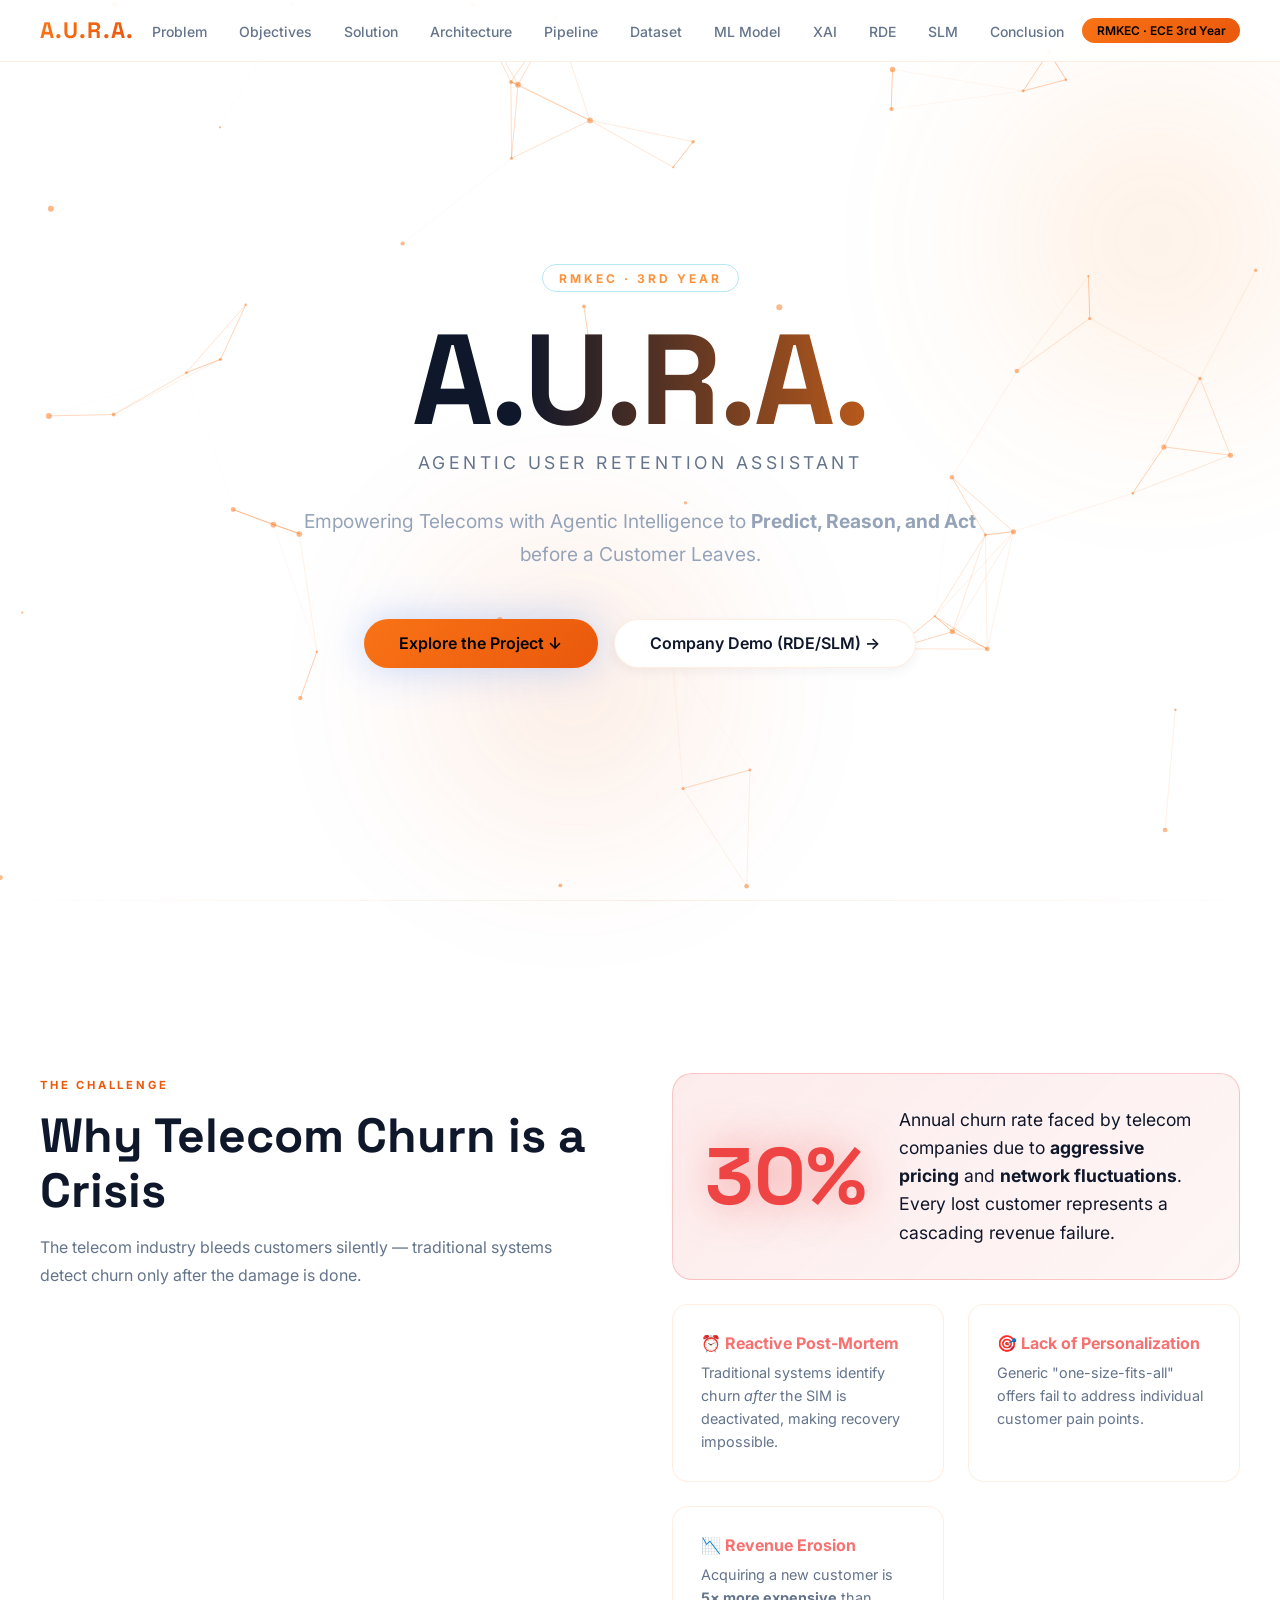
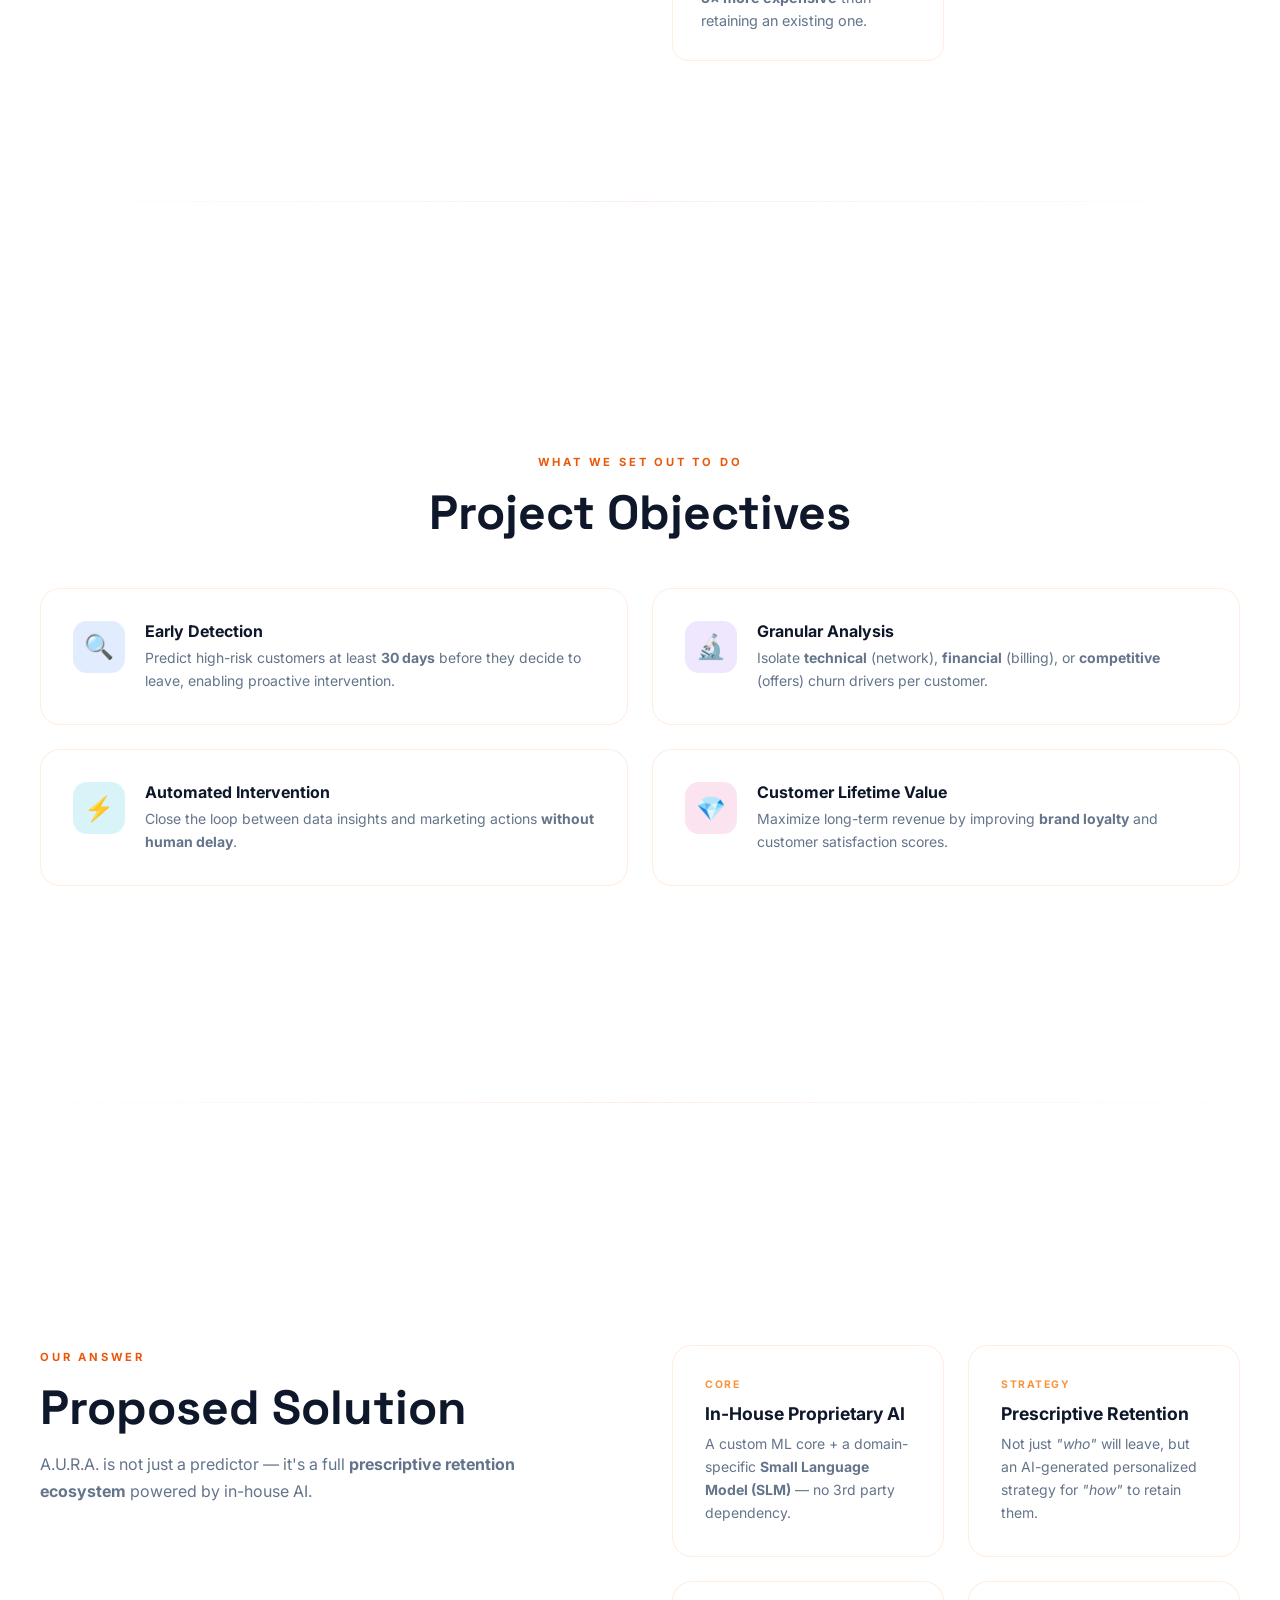
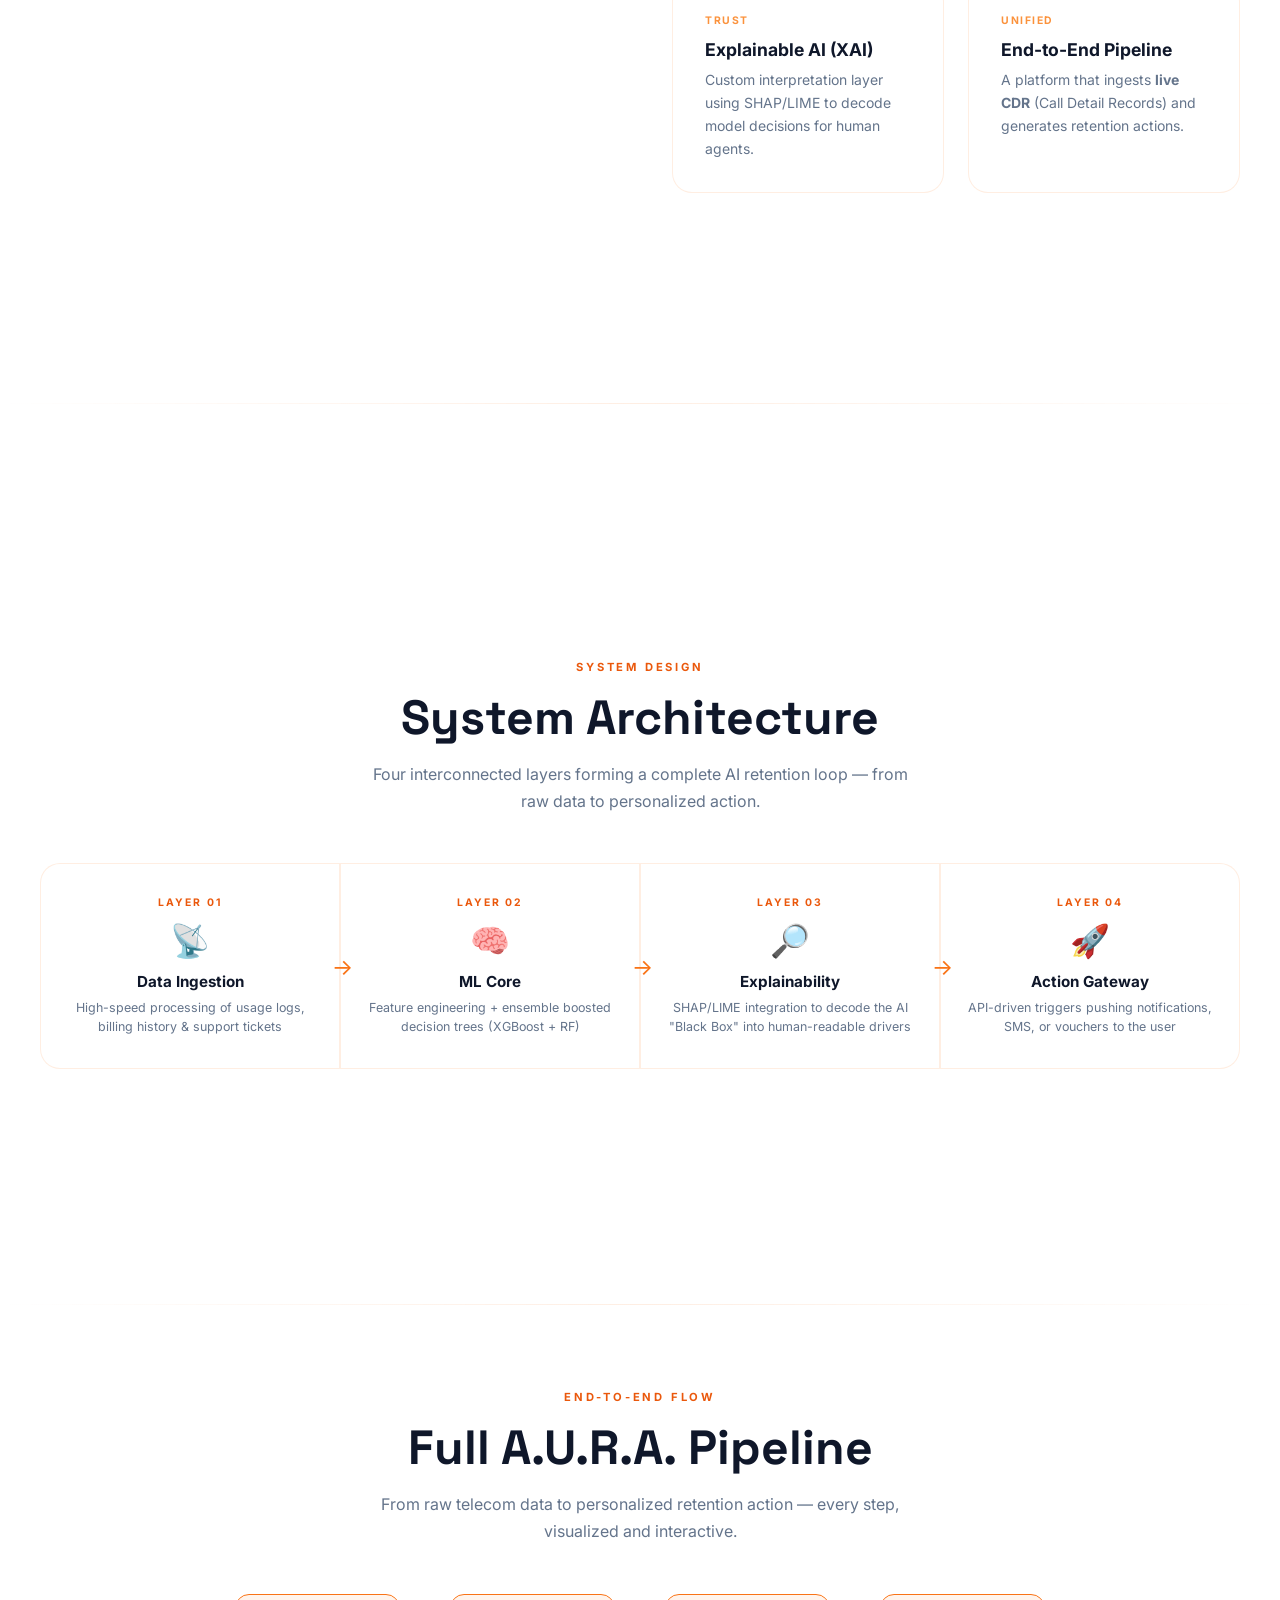
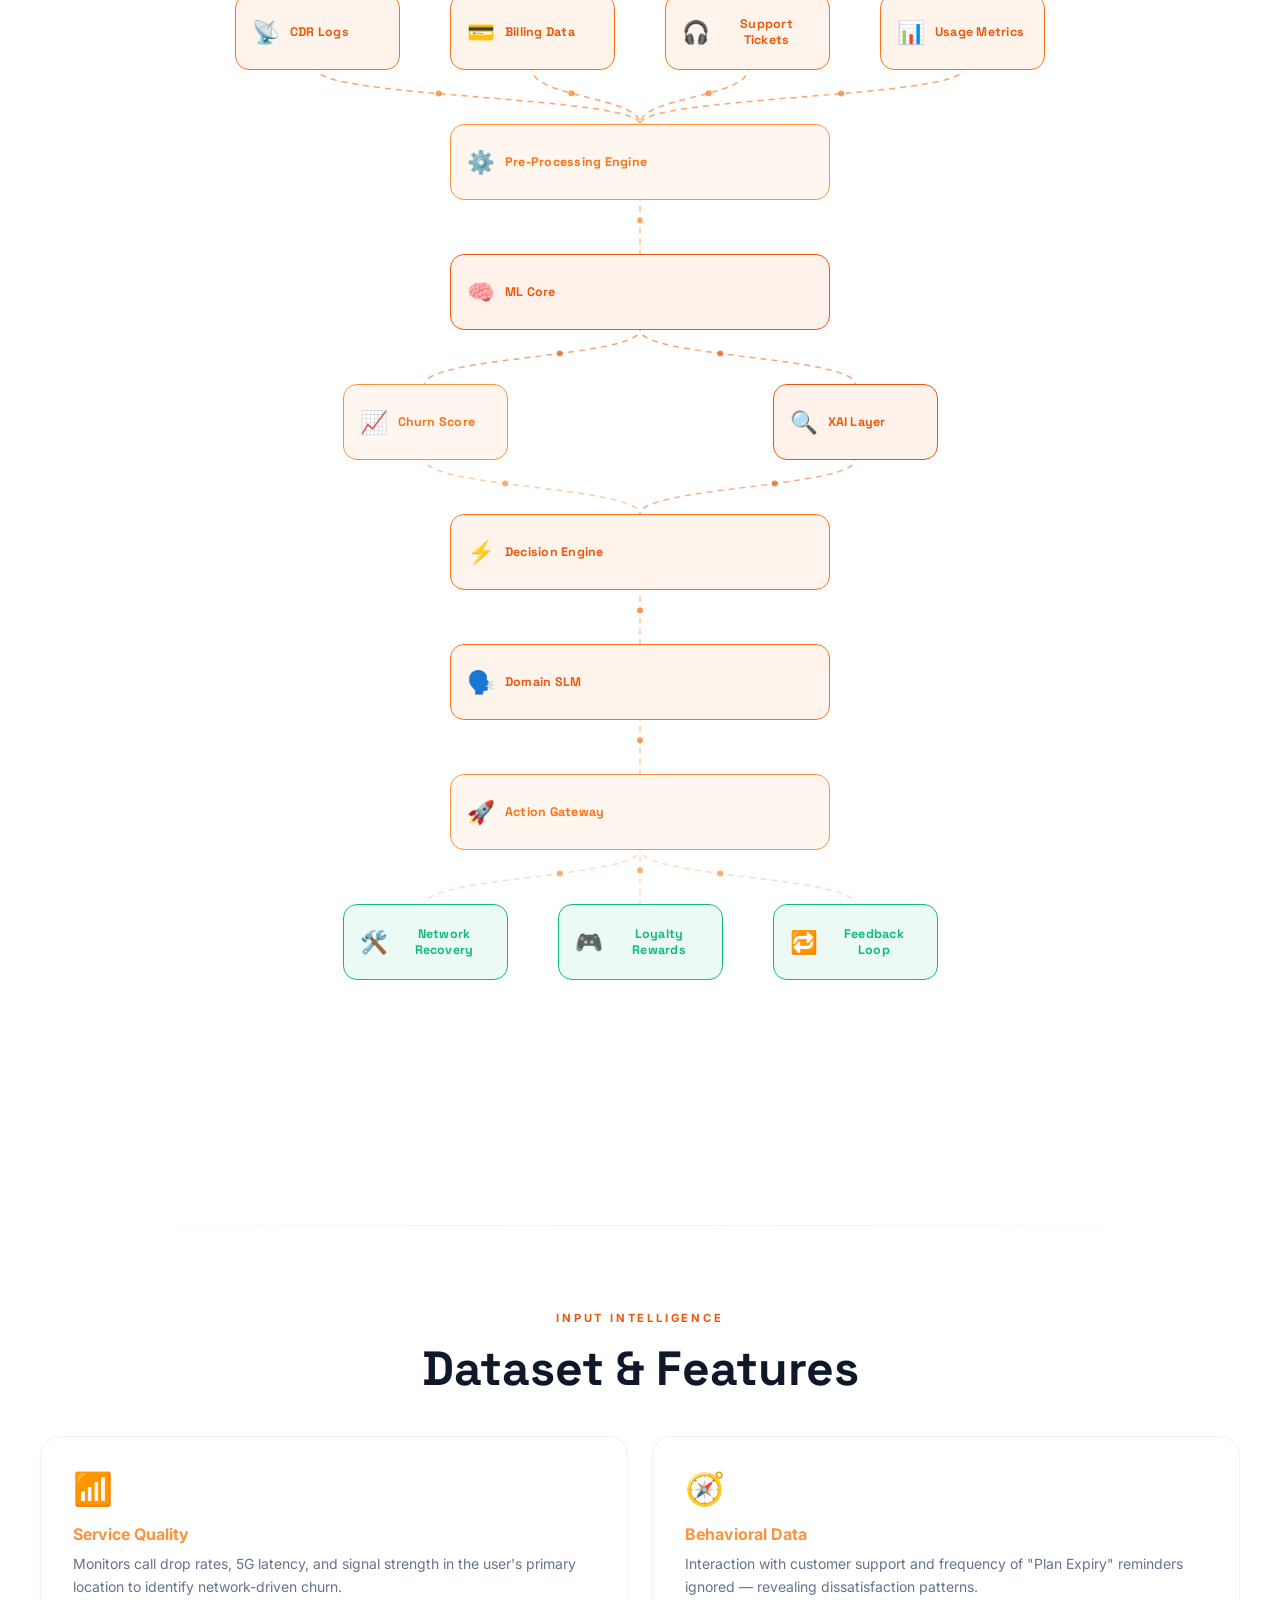
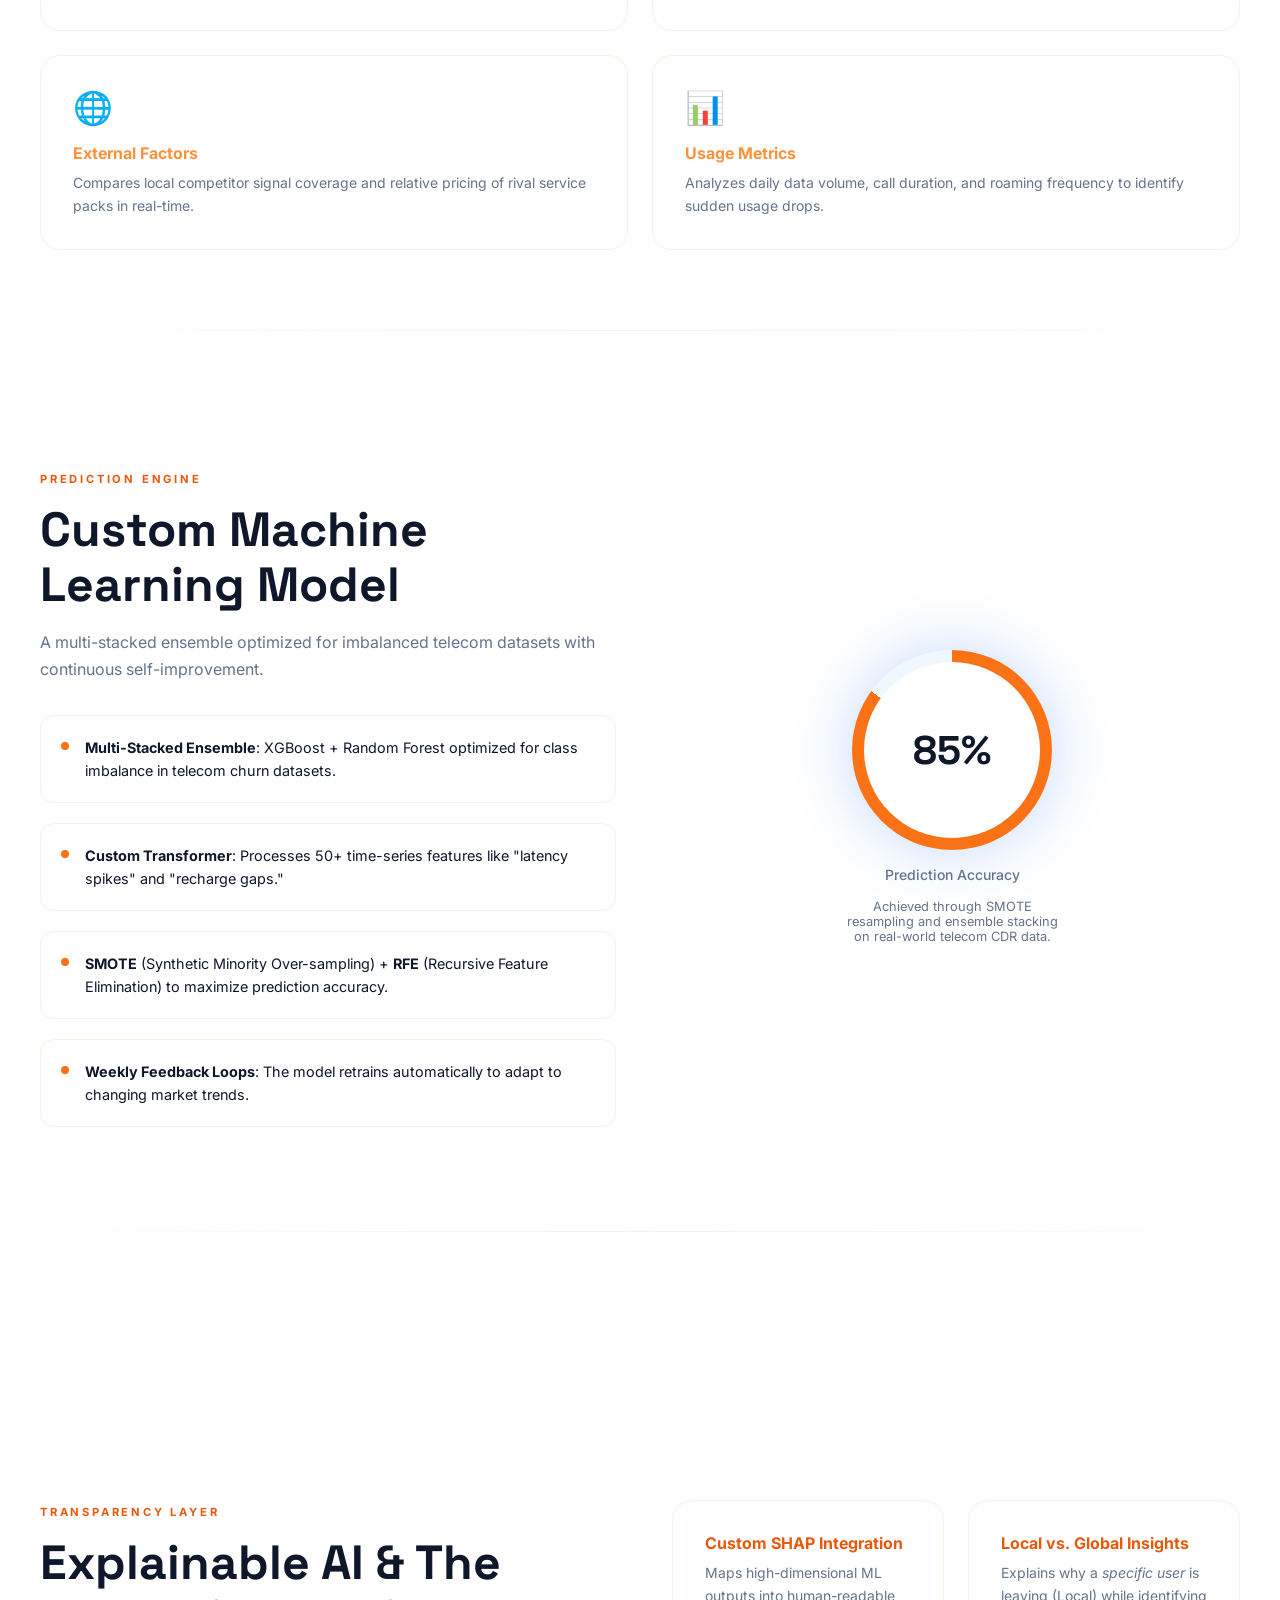
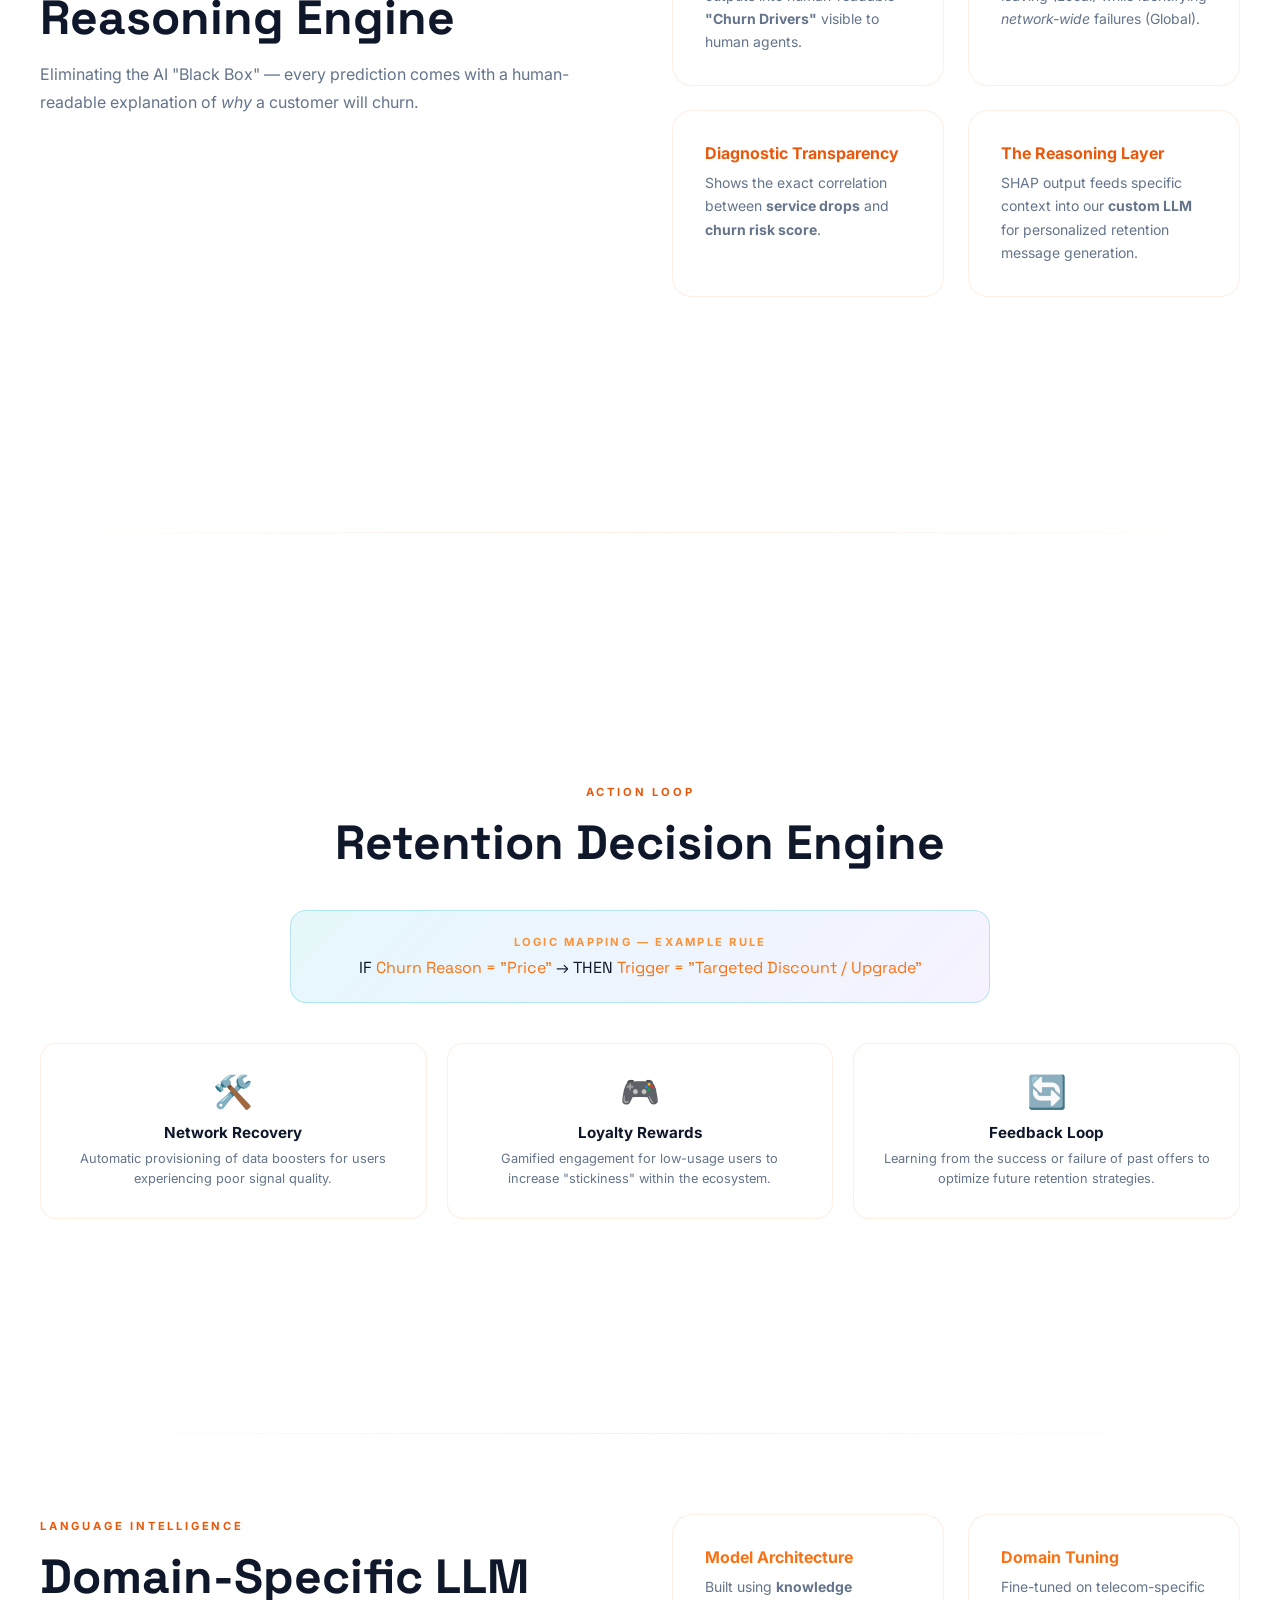
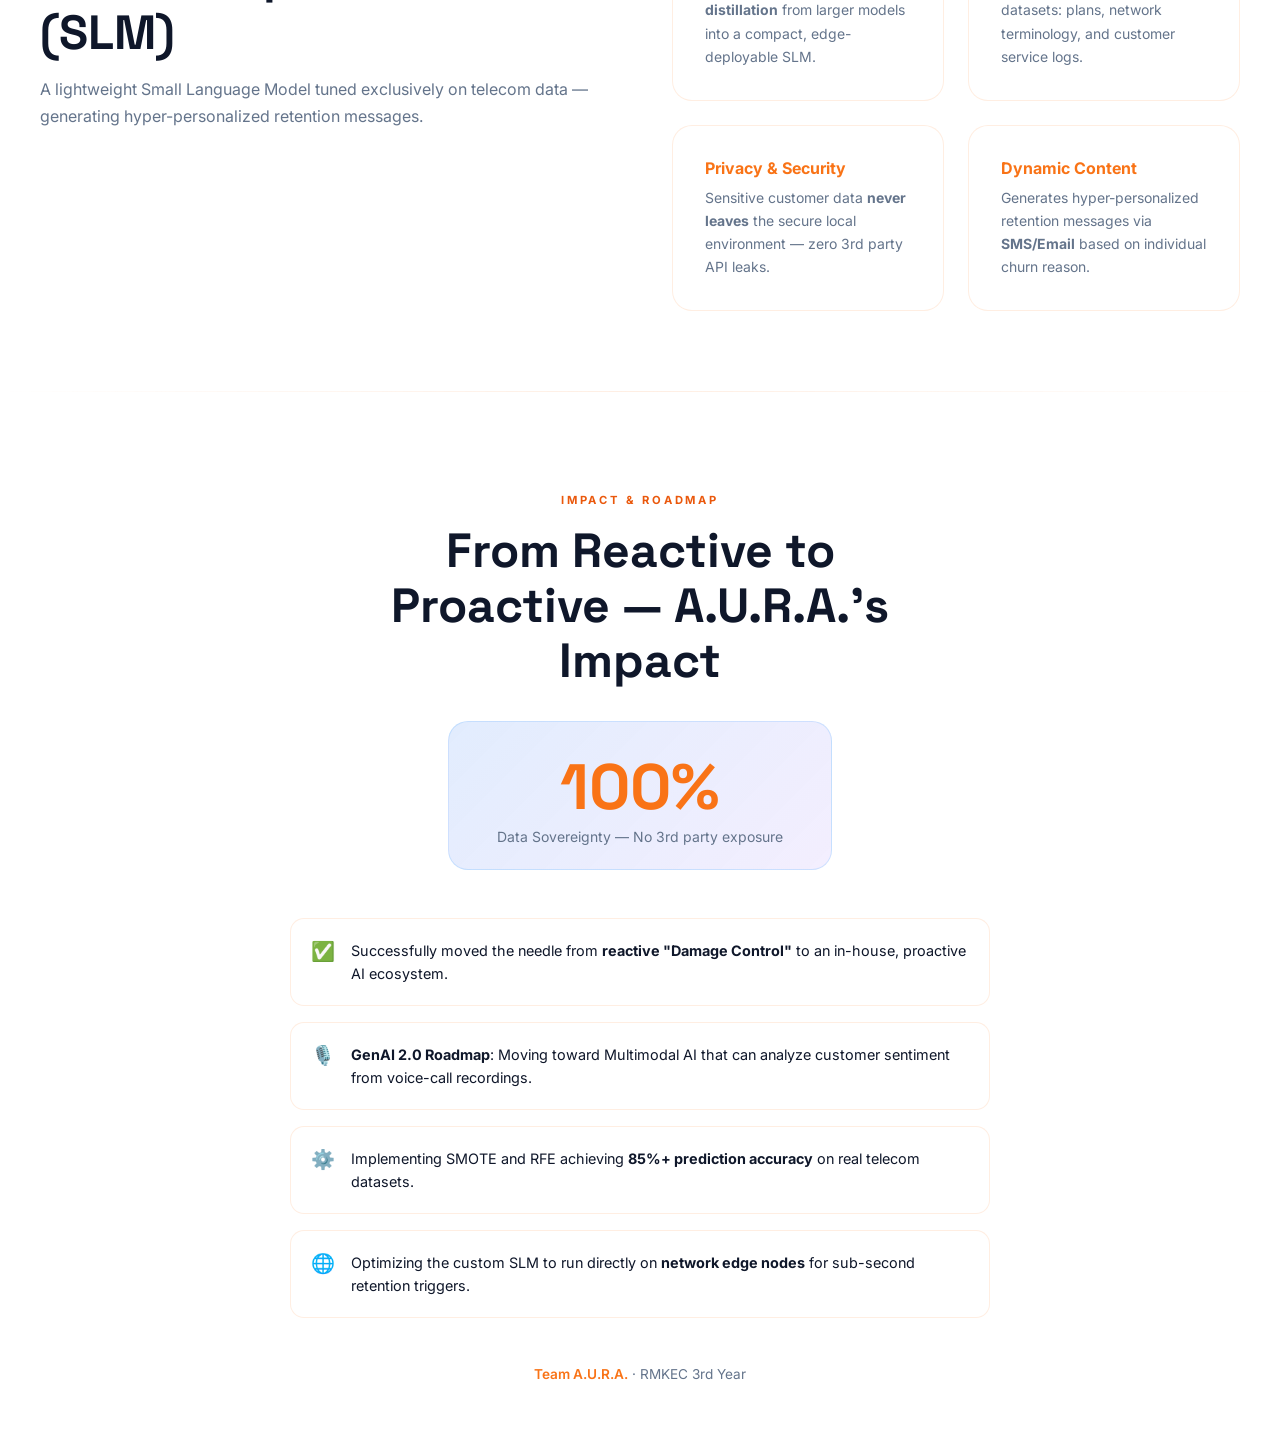
==== index.html @ 64932771 "Refactor: Add background motion graphic, link logo, and confine gradient shimmer to text" ====
<!DOCTYPE html>
<html lang="en">
<head>
  <meta charset="UTF-8" />
  <meta name="viewport" content="width=device-width, initial-scale=1.0" />
  <title>A.U.R.A. — Agentic User Retention Assistant</title>
  <meta name="description" content="A.U.R.A. — AI-powered telecom churn prediction and retention platform by Team AURA, RMKEC ECE 3rd Year." />
  <link href="https://fonts.googleapis.com/css2?family=Inter:wght@300;400;500;600;700;800;900&family=Space+Grotesk:wght@400;500;600;700&display=swap" rel="stylesheet" />
  <style>
    *, *::before, *::after { box-sizing: border-box; margin: 0; padding: 0; }

    :root {
      --bg: #ffffff;
      --surface: #f8fafc;
      --card: #ffffff;
      --border: rgba(249,115,22,0.12);
      --glow-blue: #f97316;
      --glow-purple: #ea580c;
      --glow-cyan: #fb923c;
      --glow-pink: #f97316;
      --text: #0f172a;
      --muted: #64748b;
      --accent: #f97316;
    }

    html { scroll-behavior: smooth; }

    body {
      font-family: 'Inter', sans-serif;
      background: var(--bg);
      color: var(--text);
      overflow-x: hidden;
    }

    /* ── NAV ── */
    nav {
      position: fixed; top: 0; left: 0; right: 0; z-index: 100;
      display: flex; align-items: center; justify-content: space-between;
      padding: 1rem 2.5rem;
      background: rgba(255, 255, 255, 0.85);
      backdrop-filter: blur(20px);
      border-bottom: 1px solid var(--border);
    }
    .nav-logo {
      font-family: 'Space Grotesk', sans-serif;
      font-size: 1.4rem; font-weight: 700;
      background: linear-gradient(90deg, var(--glow-blue), var(--glow-purple), var(--glow-blue));
      background-size: 200% auto;
      -webkit-background-clip: text; -webkit-text-fill-color: transparent;
      letter-spacing: 0.05em;
      animation: textShimmer 4s linear infinite;
    }
    @keyframes textShimmer {
      0% { background-position: 0% center; }
      100% { background-position: 200% center; }
    }
    .nav-links { display: flex; gap: 2rem; list-style: none; }
    .nav-links a {
      color: var(--muted); text-decoration: none; font-size: 0.875rem;
      font-weight: 500; transition: color 0.2s;
    }
    .nav-links a:hover { color: var(--accent); }
    .nav-badge {
      font-size: 0.75rem; font-weight: 600;
      background: linear-gradient(135deg, var(--glow-blue), var(--glow-purple));
      padding: 0.3rem 0.9rem; border-radius: 999px; color: #000;
    }

    /* ── SECTIONS ── */
    section { 
      min-height: 100vh; 
      display: flex; 
      align-items: center; 
      justify-content: center; 
      position: relative; 
      padding: 6rem 2rem 4rem;
      background: transparent !important;
      transition: background 0.5s ease;
    }
    section:hover {
      background: rgba(255, 255, 255, 0.4) !important;
      backdrop-filter: blur(5px);
    }
    #bg-canvas {
      position: fixed;
      top: 0;
      left: 0;
      width: 100%;
      height: 100%;
      z-index: -1;
      pointer-events: none;
      background: #ffffff;
    }
    .container { max-width: 1200px; width: 100%; margin: 0 auto; }

    /* ── HERO ── */
    #hero {
      background: radial-gradient(ellipse 80% 80% at 50% -20%, rgba(249, 115, 22, 0.1), transparent),
                  transparent;
      text-align: center;
      flex-direction: column;
      position: relative;
    }
    .hero-eyebrow {
      display: inline-block;
      font-size: 0.75rem; font-weight: 700; letter-spacing: 0.25em; text-transform: uppercase;
      color: var(--glow-cyan);
      border: 1px solid rgba(6,182,212,0.3); border-radius: 999px;
      padding: 0.35rem 1rem; margin-bottom: 1.5rem;
    }
    .hero-title {
      font-family: 'Space Grotesk', sans-serif;
      font-size: clamp(4rem, 10vw, 8rem);
      font-weight: 900; letter-spacing: -0.02em; line-height: 1;
      background: linear-gradient(90deg, var(--text) 20%, var(--glow-blue) 40%, var(--glow-purple) 60%, var(--text) 80%);
      background-size: 200% auto;
      -webkit-background-clip: text; -webkit-text-fill-color: transparent;
      margin-bottom: 0.5rem;
      animation: textShimmer 5s linear infinite;
    }
    .hero-subtitle {
      font-size: clamp(0.9rem, 2vw, 1.1rem); font-weight: 400;
      color: var(--muted); letter-spacing: 0.2em; text-transform: uppercase;
      margin-bottom: 2rem;
    }
    .hero-desc {
      font-size: clamp(1rem, 2vw, 1.2rem);
      color: #94a3b8; max-width: 700px; margin: 0 auto 3rem;
      line-height: 1.7;
    }
    .hero-team {
      display: flex; justify-content: center; flex-wrap: wrap; gap: 0.75rem;
      margin-bottom: 3rem;
    }
    .team-chip {
      padding: 0.4rem 1.1rem;
      background: var(--card);
      border: 1px solid var(--border);
      border-radius: 999px;
      font-size: 0.85rem; font-weight: 500; color: var(--text);
    }
    .hero-cta a {
      display: inline-flex; align-items: center; gap: 0.5rem;
      background: linear-gradient(135deg, var(--glow-blue), var(--glow-purple));
      color: #000; text-decoration: none;
      padding: 0.85rem 2.2rem; border-radius: 999px;
      font-weight: 600; font-size: 1rem;
      box-shadow: 0 0 40px rgba(59,130,246,0.3);
      transition: transform 0.2s, box-shadow 0.2s;
    }
    .hero-cta a:hover { transform: translateY(-2px); box-shadow: 0 0 60px rgba(59,130,246,0.5); }

    /* Floating orbs */
    .orb {
      position: absolute; border-radius: 50%; pointer-events: none;
      filter: blur(100px); opacity: 0.15;
      animation: float 8s ease-in-out infinite;
      z-index: 1;
    }
    .orb-1 { width: 400px; height: 400px; background: #f97316; top: 0%; left: -5%; animation-delay: 0s; display: none; }
    .orb-2 { width: 300px; height: 300px; background: #fb923c; top: 10%; right: -2%; animation-delay: 3s; }
    .orb-3 { width: 250px; height: 250px; background: #ea580c; bottom: 10%; left: 35%; animation-delay: 5s; }
    @keyframes float {
      0%, 100% { transform: translateY(0) scale(1); }
      50% { transform: translateY(-30px) scale(1.05); }
    }

    /* ── SECTION HEADER ── */
    .sec-label {
      display: inline-block;
      font-size: 0.7rem; font-weight: 700; letter-spacing: 0.25em; text-transform: uppercase;
      color: var(--glow-purple); margin-bottom: 1rem;
    }
    .sec-title {
      font-family: 'Space Grotesk', sans-serif;
      font-size: clamp(2rem, 4vw, 3rem); font-weight: 700;
      line-height: 1.15; margin-bottom: 1rem;
    }
    .sec-desc { font-size: 1rem; color: var(--muted); line-height: 1.7; max-width: 560px; }

    /* ── PROBLEM ── */
    #problem { background: transparent; }
    .problem-grid { display: grid; grid-template-columns: 1fr 1fr; gap: 1.5rem; }
    .problem-stat {
      grid-column: 1 / -1;
      background: linear-gradient(135deg, rgba(239,68,68,0.1), rgba(239,68,68,0.05));
      border: 1px solid rgba(239,68,68,0.25);
      border-radius: 20px; padding: 2rem;
      display: flex; align-items: center; gap: 2rem;
    }
    .stat-num {
      font-family: 'Space Grotesk', sans-serif;
      font-size: 5rem; font-weight: 900;
      color: #ef4444; line-height: 1;
      text-shadow: 0 0 40px rgba(239,68,68,0.5);
    }
    .stat-desc { font-size: 1.1rem; color: var(--text); line-height: 1.6; }
    .problem-card {
      background: var(--card); border: 1px solid var(--border);
      border-radius: 16px; padding: 1.75rem;
      transition: border-color 0.3s, transform 0.3s;
    }
    .problem-card:hover { border-color: rgba(239,68,68,0.4); transform: translateY(-4px); }
    .problem-card h3 {
      font-size: 1rem; font-weight: 700; margin-bottom: 0.5rem;
      color: #f87171;
    }
    .problem-card p { font-size: 0.9rem; color: var(--muted); line-height: 1.6; }

    /* ── OBJECTIVES ── */
    #objective { background: transparent; }
    .obj-grid { display: grid; grid-template-columns: repeat(2, 1fr); gap: 1.5rem; }
    .obj-card {
      background: var(--card); border: 1px solid var(--border);
      border-radius: 20px; padding: 2rem;
      display: flex; gap: 1.25rem;
      transition: border-color 0.3s, transform 0.3s;
    }
    .obj-card:hover { border-color: var(--glow-blue); transform: translateY(-4px); }
    .obj-icon {
      flex-shrink: 0; width: 52px; height: 52px;
      border-radius: 14px; display: flex; align-items: center; justify-content: center;
      font-size: 1.5rem;
    }
    .obj-card h3 { font-size: 1rem; font-weight: 700; margin-bottom: 0.4rem; }
    .obj-card p { font-size: 0.875rem; color: var(--muted); line-height: 1.6; }

    /* ── SOLUTION ── */
    #solution { background: transparent; }
    .sol-grid { display: grid; grid-template-columns: repeat(2, 1fr); gap: 1.5rem; }
    .sol-card {
      background: var(--card); border: 1px solid var(--border);
      border-radius: 20px; padding: 2rem;
      position: relative; overflow: hidden;
      transition: border-color 0.3s, transform 0.3s;
    }
    .sol-card::before {
      content: ''; position: absolute; top: 0; left: 0; right: 0; height: 2px;
      background: linear-gradient(90deg, var(--glow-blue), var(--glow-purple));
      opacity: 0; transition: opacity 0.3s;
    }
    .sol-card:hover::before { opacity: 1; }
    .sol-card:hover { border-color: rgba(99,179,255,0.3); transform: translateY(-4px); }
    .sol-tag {
      font-size: 0.65rem; font-weight: 700; letter-spacing: 0.15em; text-transform: uppercase;
      color: var(--glow-cyan); margin-bottom: 0.75rem;
    }
    .sol-card h3 { font-size: 1.1rem; font-weight: 700; margin-bottom: 0.5rem; }
    .sol-card p { font-size: 0.875rem; color: var(--muted); line-height: 1.65; }

    /* ── ARCHITECTURE ── */
    #architecture { background: transparent; flex-direction: column; }
    .arch-pipeline {
      display: flex; align-items: stretch; gap: 0;
      width: 100%; margin-top: 3rem;
      overflow-x: auto; padding-bottom: 1rem;
    }
    .arch-step {
      flex: 1; min-width: 180px;
      background: var(--card); border: 1px solid var(--border);
      border-radius: 0; padding: 2rem 1.5rem;
      position: relative; text-align: center;
      transition: background 0.3s;
    }
    .arch-step:first-child { border-radius: 20px 0 0 20px; }
    .arch-step:last-child { border-radius: 0 20px 20px 0; }
    .arch-step:hover { background: rgba(59,130,246,0.08); }
    .arch-step::after {
      content: '→'; position: absolute; right: -14px; top: 50%; transform: translateY(-50%);
      color: var(--glow-blue); font-size: 1.4rem; z-index: 2;
    }
    .arch-step:last-child::after { content: ''; }
    .arch-step-num {
      font-size: 0.65rem; font-weight: 700; letter-spacing: 0.2em;
      color: var(--glow-purple); text-transform: uppercase; margin-bottom: 0.75rem;
    }
    .arch-icon { font-size: 2rem; margin-bottom: 0.75rem; }
    .arch-step h3 { font-size: 0.95rem; font-weight: 700; margin-bottom: 0.4rem; }
    .arch-step p { font-size: 0.78rem; color: var(--muted); line-height: 1.55; }

    /* ── DATASET ── */
    #dataset { background: transparent; }
    .dataset-grid { display: grid; grid-template-columns: repeat(2, 1fr); gap: 1.5rem; }
    .ds-card {
      background: var(--card); border: 1px solid var(--border);
      border-radius: 20px; padding: 2rem;
      transition: border-color 0.3s, transform 0.3s;
    }
    .ds-card:hover { border-color: var(--glow-cyan); transform: translateY(-4px); }
    .ds-icon { font-size: 2rem; margin-bottom: 1rem; }
    .ds-card h3 { font-size: 1rem; font-weight: 700; margin-bottom: 0.5rem; color: var(--glow-cyan); }
    .ds-card p { font-size: 0.875rem; color: var(--muted); line-height: 1.65; }

    /* ── ML MODEL ── */
    #mlmodel { background: transparent; }
    .ml-layout { display: grid; grid-template-columns: 1fr 1fr; gap: 3rem; align-items: center; }
    .ml-accuracy {
      display: flex; flex-direction: column; align-items: center; justify-content: center;
      gap: 1rem; text-align: center;
    }
    .accuracy-ring {
      width: 200px; height: 200px;
      border-radius: 50%;
      background: conic-gradient(var(--glow-blue) 0% 85%, rgba(99,179,255,0.1) 85% 100%);
      display: flex; align-items: center; justify-content: center;
      position: relative;
      box-shadow: 0 0 60px rgba(59,130,246,0.3);
    }
    .accuracy-ring::before {
      content: ''; position: absolute;
      inset: 12px; border-radius: 50%;
      background: var(--bg);
    }
    .accuracy-val {
      position: relative; z-index: 1;
      font-family: 'Space Grotesk', sans-serif;
      font-size: 2.5rem; font-weight: 900; color: var(--text);
    }
    .accuracy-label { color: var(--muted); font-size: 0.875rem; font-weight: 500; }
    .ml-bullets { display: flex; flex-direction: column; gap: 1.25rem; }
    .ml-bullet {
      display: flex; gap: 1rem; align-items: flex-start;
      background: var(--card); border: 1px solid var(--border);
      border-radius: 14px; padding: 1.25rem;
      transition: border-color 0.3s;
    }
    .ml-bullet:hover { border-color: var(--glow-blue); }
    .bullet-dot {
      width: 8px; height: 8px; border-radius: 50%;
      background: var(--glow-blue); flex-shrink: 0; margin-top: 6px;
    }
    .ml-bullet p { font-size: 0.9rem; color: var(--text); line-height: 1.6; }

    /* ── XAI ── */
    #xai { background: transparent; }
    .xai-grid { display: grid; grid-template-columns: repeat(2, 1fr); gap: 1.5rem; }
    .xai-card {
      background: var(--card); border: 1px solid var(--border);
      border-radius: 20px; padding: 2rem;
      transition: border-color 0.3s, transform 0.3s;
    }
    .xai-card:hover { border-color: var(--glow-purple); transform: translateY(-4px); }
    .xai-card h3 { font-size: 1rem; font-weight: 700; margin-bottom: 0.5rem; color: var(--glow-purple); }
    .xai-card p { font-size: 0.875rem; color: var(--muted); line-height: 1.65; }

    /* ── RETENTION ENGINE ── */
    #retention { background: transparent; flex-direction: column; }
    .logic-card {
      background: linear-gradient(135deg, rgba(6,182,212,0.1), rgba(139,92,246,0.08));
      border: 1px solid rgba(6,182,212,0.25);
      border-radius: 16px; padding: 1.5rem; margin-bottom: 2rem;
    }
    .logic-label { font-size: 0.7rem; font-weight: 700; letter-spacing: 0.2em; text-transform: uppercase; color: var(--glow-cyan); margin-bottom: 0.5rem; }
    .logic-code {
      font-family: 'Space Grotesk', monospace;
      font-size: 1rem; color: var(--text);
    }
    .logic-code span { color: var(--glow-blue); }
    .retention-grid { display: grid; grid-template-columns: repeat(3, 1fr); gap: 1.25rem; }
    .ret-card {
      background: var(--card); border: 1px solid var(--border);
      border-radius: 16px; padding: 1.75rem;
      text-align: center;
      transition: border-color 0.3s, transform 0.3s;
    }
    .ret-card:hover { border-color: var(--glow-cyan); transform: translateY(-4px); }
    .ret-icon { font-size: 2rem; margin-bottom: 0.75rem; }
    .ret-card h3 { font-size: 0.95rem; font-weight: 700; margin-bottom: 0.4rem; }
    .ret-card p { font-size: 0.8rem; color: var(--muted); line-height: 1.6; }

    /* ── SLM ── */
    #slm { background: transparent; }
    .slm-grid { display: grid; grid-template-columns: repeat(2, 1fr); gap: 1.5rem; }
    .slm-card {
      background: var(--card); border: 1px solid var(--border);
      border-radius: 20px; padding: 2rem;
      transition: border-color 0.3s, transform 0.3s;
    }
    .slm-card:hover { border-color: var(--glow-pink); transform: translateY(-4px); }
    .slm-card h3 { font-size: 1rem; font-weight: 700; margin-bottom: 0.5rem; color: var(--glow-pink); }
    .slm-card p { font-size: 0.875rem; color: var(--muted); line-height: 1.65; }

    /* ── CONCLUSION ── */
    #conclusion {
      background: radial-gradient(ellipse 80% 80% at 50% 120%, rgba(249, 115, 22, 0.1), transparent), transparent;
      text-align: center; flex-direction: column;
    }
    .conc-stat {
      display: inline-flex; flex-direction: column; align-items: center;
      background: linear-gradient(135deg, rgba(59,130,246,0.15), rgba(139,92,246,0.1));
      border: 1px solid rgba(99,179,255,0.25);
      border-radius: 20px; padding: 1.5rem 3rem; margin-bottom: 3rem;
    }
    .conc-stat-num {
      font-family: 'Space Grotesk', sans-serif;
      font-size: 4rem; font-weight: 900; color: var(--glow-blue);
    }
    .conc-stat-label { font-size: 0.875rem; color: var(--muted); }
    .conc-points { display: flex; flex-direction: column; gap: 1rem; max-width: 700px; margin: 0 auto 3rem; }
    .conc-point {
      display: flex; align-items: flex-start; gap: 1rem; text-align: left;
      background: var(--card); border: 1px solid var(--border);
      border-radius: 14px; padding: 1.25rem;
    }
    .conc-bullet { color: var(--glow-cyan); font-size: 1.2rem; flex-shrink: 0; }
    .conc-point p { font-size: 0.9rem; color: var(--text); line-height: 1.6; }
    .footer-team {
      font-size: 0.85rem; color: var(--muted);
    }
    .footer-team span { color: var(--accent); font-weight: 600; }

    /* ── LAYOUT HELPERS ── */
    .two-col { display: grid; grid-template-columns: 1fr 1fr; gap: 4rem; align-items: start; }

    /* ── FADE IN ANIMATION ── */
    .fade-in { opacity: 0; transform: translateY(30px); transition: opacity 0.7s ease, transform 0.7s ease; }
    .fade-in.visible { opacity: 1; transform: translateY(0); }

    /* ── DIVIDER ── */
    .divider {
      height: 1px;
      background: linear-gradient(90deg, transparent, var(--border), transparent);
      margin: 0;
    }

    /* ── RESPONSIVE ── */
    @media (max-width: 900px) {
      .two-col, .obj-grid, .sol-grid, .dataset-grid, .xai-grid, .slm-grid, .ml-layout, .problem-grid, .retention-grid { grid-template-columns: 1fr; }
      .problem-stat { flex-direction: column; gap: 1rem; }
      .arch-pipeline { flex-direction: column; }
      .arch-step { border-radius: 16px !important; }
      .arch-step::after { content: '↓'; right: 50%; top: auto; bottom: -16px; transform: translateX(50%); }
      .arch-step:last-child::after { content: ''; }
      nav { padding: 1rem 1.25rem; }
      .nav-links { display: none; }
    }
  </style>
</head>
<body>

  <canvas id="bg-canvas"></canvas>

  <!-- NAV -->
  <nav>
    <a href="index.html" style="text-decoration: none;"><span class="nav-logo">A.U.R.A.</span></a>
    <ul class="nav-links">
      <li><a href="#problem">Problem</a></li>
      <li><a href="#objective">Objectives</a></li>
      <li><a href="#solution">Solution</a></li>
      <li><a href="#architecture">Architecture</a></li>
      <li><a href="#pipeline">Pipeline</a></li>
      <li><a href="#dataset">Dataset</a></li>
      <li><a href="#mlmodel">ML Model</a></li>
      <li><a href="#xai">XAI</a></li>
      <li><a href="#retention">RDE</a></li>
      <li><a href="#slm">SLM</a></li>
      <li><a href="#conclusion">Conclusion</a></li>
    </ul>
    <span class="nav-badge">RMKEC · ECE 3rd Year</span>
  </nav>

  <!-- ── HERO ── -->
  <section id="hero">
    <div class="orb orb-1"></div>
    <div class="orb orb-2"></div>
    <div class="orb orb-3"></div>
    <div class="container fade-in" style="position: relative; z-index: 10;">
      <div class="hero-eyebrow">RMKEC · 3rd Year</div>
      <h1 class="hero-title">A.U.R.A.</h1>
      <p class="hero-subtitle">Agentic User Retention Assistant</p>
      <p class="hero-desc">
        Empowering Telecoms with Agentic Intelligence to <strong>Predict, Reason, and Act</strong> before a Customer Leaves.
      </p>

      <div class="hero-cta" style="display: flex; gap: 1rem; justify-content: center;">
        <a href="#problem">Explore the Project ↓</a>
        <a href="dashboard.html" style="background: #fff; border: 1px solid var(--border); box-shadow: 0 4px 12px rgba(0,0,0,0.05); color: var(--text);">Company Demo (RDE/SLM) →</a>
      </div>
    </div>
  </section>

  <div class="divider"></div>

  <!-- ── PROBLEM ── -->
  <section id="problem">
    <div class="container">
      <div class="two-col">
        <div class="fade-in">
          <span class="sec-label">The Challenge</span>
          <h2 class="sec-title">Why Telecom Churn is a Crisis</h2>
          <p class="sec-desc">The telecom industry bleeds customers silently — traditional systems detect churn only after the damage is done.</p>
        </div>
        <div class="problem-grid fade-in">
          <div class="problem-stat">
            <div class="stat-num">30%</div>
            <div class="stat-desc">Annual churn rate faced by telecom companies due to <strong>aggressive pricing</strong> and <strong>network fluctuations</strong>. Every lost customer represents a cascading revenue failure.</div>
          </div>
          <div class="problem-card">
            <h3>⏰ Reactive Post-Mortem</h3>
            <p>Traditional systems identify churn <em>after</em> the SIM is deactivated, making recovery impossible.</p>
          </div>
          <div class="problem-card">
            <h3>🎯 Lack of Personalization</h3>
            <p>Generic "one-size-fits-all" offers fail to address individual customer pain points.</p>
          </div>
          <div class="problem-card">
            <h3>📉 Revenue Erosion</h3>
            <p>Acquiring a new customer is <strong>5× more expensive</strong> than retaining an existing one.</p>
          </div>
        </div>
      </div>
    </div>
  </section>

  <div class="divider"></div>

  <!-- ── OBJECTIVE ── -->
  <section id="objective">
    <div class="container">
      <div style="text-align:center; margin-bottom: 3rem;" class="fade-in">
        <span class="sec-label">What We Set Out To Do</span>
        <h2 class="sec-title">Project Objectives</h2>
      </div>
      <div class="obj-grid fade-in">
        <div class="obj-card">
          <div class="obj-icon" style="background:rgba(59,130,246,0.15);">🔍</div>
          <div>
            <h3>Early Detection</h3>
            <p>Predict high-risk customers at least <strong>30 days</strong> before they decide to leave, enabling proactive intervention.</p>
          </div>
        </div>
        <div class="obj-card">
          <div class="obj-icon" style="background:rgba(139,92,246,0.15);">🔬</div>
          <div>
            <h3>Granular Analysis</h3>
            <p>Isolate <strong>technical</strong> (network), <strong>financial</strong> (billing), or <strong>competitive</strong> (offers) churn drivers per customer.</p>
          </div>
        </div>
        <div class="obj-card">
          <div class="obj-icon" style="background:rgba(6,182,212,0.15);">⚡</div>
          <div>
            <h3>Automated Intervention</h3>
            <p>Close the loop between data insights and marketing actions <strong>without human delay</strong>.</p>
          </div>
        </div>
        <div class="obj-card">
          <div class="obj-icon" style="background:rgba(236,72,153,0.15);">💎</div>
          <div>
            <h3>Customer Lifetime Value</h3>
            <p>Maximize long-term revenue by improving <strong>brand loyalty</strong> and customer satisfaction scores.</p>
          </div>
        </div>
      </div>
    </div>
  </section>

  <div class="divider"></div>

  <!-- ── SOLUTION ── -->
  <section id="solution">
    <div class="container">
      <div class="two-col">
        <div class="fade-in">
          <span class="sec-label">Our Answer</span>
          <h2 class="sec-title">Proposed Solution</h2>
          <p class="sec-desc">A.U.R.A. is not just a predictor — it's a full <strong>prescriptive retention ecosystem</strong> powered by in-house AI.</p>
        </div>
        <div class="sol-grid fade-in">
          <div class="sol-card">
            <div class="sol-tag">Core</div>
            <h3>In-House Proprietary AI</h3>
            <p>A custom ML core + a domain-specific <strong>Small Language Model (SLM)</strong> — no 3rd party dependency.</p>
          </div>
          <div class="sol-card">
            <div class="sol-tag">Strategy</div>
            <h3>Prescriptive Retention</h3>
            <p>Not just <em>"who"</em> will leave, but an AI-generated personalized strategy for <em>"how"</em> to retain them.</p>
          </div>
          <div class="sol-card">
            <div class="sol-tag">Trust</div>
            <h3>Explainable AI (XAI)</h3>
            <p>Custom interpretation layer using SHAP/LIME to decode model decisions for human agents.</p>
          </div>
          <div class="sol-card">
            <div class="sol-tag">Unified</div>
            <h3>End-to-End Pipeline</h3>
            <p>A platform that ingests <strong>live CDR</strong> (Call Detail Records) and generates retention actions.</p>
          </div>
        </div>
      </div>
    </div>
  </section>

  <div class="divider"></div>

  <!-- ── ARCHITECTURE ── -->
  <section id="architecture">
    <div class="container" style="text-align:center;">
      <div class="fade-in" style="margin-bottom: 3rem;">
        <span class="sec-label">System Design</span>
        <h2 class="sec-title">System Architecture</h2>
        <p class="sec-desc" style="margin: 0 auto;">Four interconnected layers forming a complete AI retention loop — from raw data to personalized action.</p>
      </div>
      <div class="arch-pipeline fade-in">
        <div class="arch-step">
          <div class="arch-step-num">Layer 01</div>
          <div class="arch-icon">📡</div>
          <h3>Data Ingestion</h3>
          <p>High-speed processing of usage logs, billing history &amp; support tickets</p>
        </div>
        <div class="arch-step">
          <div class="arch-step-num">Layer 02</div>
          <div class="arch-icon">🧠</div>
          <h3>ML Core</h3>
          <p>Feature engineering + ensemble boosted decision trees (XGBoost + RF)</p>
        </div>
        <div class="arch-step">
          <div class="arch-step-num">Layer 03</div>
          <div class="arch-icon">🔎</div>
          <h3>Explainability</h3>
          <p>SHAP/LIME integration to decode the AI "Black Box" into human-readable drivers</p>
        </div>
        <div class="arch-step">
          <div class="arch-step-num">Layer 04</div>
          <div class="arch-icon">🚀</div>
          <h3>Action Gateway</h3>
          <p>API-driven triggers pushing notifications, SMS, or vouchers to the user</p>
        </div>
      </div>
    </div>
  </section>

  <div class="divider"></div>

  <!-- ── PIPELINE FLOWCHART ── -->
  <section id="pipeline" style="background:var(--surface); min-height:auto; padding: 5rem 2rem 6rem;">
    <div class="container" style="text-align:center;">
      <div class="fade-in" style="margin-bottom:3rem;">
        <span class="sec-label">End-to-End Flow</span>
        <h2 class="sec-title">Full A.U.R.A. Pipeline</h2>
        <p class="sec-desc" style="margin:0 auto;">From raw telecom data to personalized retention action — every step, visualized and interactive.</p>
      </div>
      <div id="fc-wrap" class="fade-in" style="position:relative; width:100%; max-width:860px; margin:0 auto; cursor:default;">
        <svg id="fc-svg" style="position:absolute;top:0;left:0;width:100%;pointer-events:none;overflow:visible;"></svg>
        <div id="fc-nodes" style="position:relative;"></div>
      </div>
      <div id="fc-tooltip" style="
        background:rgba(255,255,255,0.95); border:1px solid var(--primary);
        border-radius:10px; padding:0.6rem 1rem; max-width:240px;
        font-size:0.78rem; color:#000; line-height:1.5;
        box-shadow:0 0 24px rgba(249,115,22,0.15);
        opacity:0; transition:opacity 0.15s; backdrop-filter:blur(12px);
      "></div>
    </div>
  </section>

  <div class="divider"></div>

  <!-- ── DATASET ── -->
  <section id="dataset" style="min-height: auto; padding: 5rem 2rem;">
    <div class="container">
      <div style="text-align:center; margin-bottom: 2.5rem;" class="fade-in">
        <span class="sec-label">Input Intelligence</span>
        <h2 class="sec-title">Dataset &amp; Features</h2>
      </div>
      <div class="dataset-grid fade-in">
        <div class="ds-card">
          <div class="ds-icon">📶</div>
          <h3>Service Quality</h3>
          <p>Monitors call drop rates, 5G latency, and signal strength in the user's primary location to identify network-driven churn.</p>
        </div>
        <div class="ds-card">
          <div class="ds-icon">🧭</div>
          <h3>Behavioral Data</h3>
          <p>Interaction with customer support and frequency of "Plan Expiry" reminders ignored — revealing dissatisfaction patterns.</p>
        </div>
        <div class="ds-card">
          <div class="ds-icon">🌐</div>
          <h3>External Factors</h3>
          <p>Compares local competitor signal coverage and relative pricing of rival service packs in real-time.</p>
        </div>
        <div class="ds-card">
          <div class="ds-icon">📊</div>
          <h3>Usage Metrics</h3>
          <p>Analyzes daily data volume, call duration, and roaming frequency to identify sudden usage drops.</p>
        </div>
      </div>
    </div>
  </section>

  <div class="divider"></div>

  <!-- ── ML MODEL ── -->
  <section id="mlmodel">
    <div class="container">
      <div class="ml-layout">
        <div class="fade-in">
          <span class="sec-label">Prediction Engine</span>
          <h2 class="sec-title">Custom Machine Learning Model</h2>
          <p class="sec-desc" style="margin-bottom: 2rem;">A multi-stacked ensemble optimized for imbalanced telecom datasets with continuous self-improvement.</p>
          <div class="ml-bullets">
            <div class="ml-bullet">
              <div class="bullet-dot"></div>
              <p><strong>Multi-Stacked Ensemble</strong>: XGBoost + Random Forest optimized for class imbalance in telecom churn datasets.</p>
            </div>
            <div class="ml-bullet">
              <div class="bullet-dot"></div>
              <p><strong>Custom Transformer</strong>: Processes 50+ time-series features like "latency spikes" and "recharge gaps."</p>
            </div>
            <div class="ml-bullet">
              <div class="bullet-dot"></div>
              <p><strong>SMOTE</strong> (Synthetic Minority Over-sampling) + <strong>RFE</strong> (Recursive Feature Elimination) to maximize prediction accuracy.</p>
            </div>
            <div class="ml-bullet">
              <div class="bullet-dot"></div>
              <p><strong>Weekly Feedback Loops</strong>: The model retrains automatically to adapt to changing market trends.</p>
            </div>
          </div>
        </div>
        <div class="ml-accuracy fade-in">
          <div class="accuracy-ring">
            <div class="accuracy-val">85%</div>
          </div>
          <div class="accuracy-label">Prediction Accuracy</div>
          <p style="font-size:0.8rem; color:var(--muted); text-align:center; max-width:220px;">Achieved through SMOTE resampling and ensemble stacking on real-world telecom CDR data.</p>
        </div>
      </div>
    </div>
  </section>

  <div class="divider"></div>

  <!-- ── XAI ── -->
  <section id="xai">
    <div class="container">
      <div class="two-col">
        <div class="fade-in">
          <span class="sec-label">Transparency Layer</span>
          <h2 class="sec-title">Explainable AI &amp; The Reasoning Engine</h2>
          <p class="sec-desc">Eliminating the AI "Black Box" — every prediction comes with a human-readable explanation of <em>why</em> a customer will churn.</p>
        </div>
        <div class="xai-grid fade-in">
          <div class="xai-card">
            <h3>Custom SHAP Integration</h3>
            <p>Maps high-dimensional ML outputs into human-readable <strong>"Churn Drivers"</strong> visible to human agents.</p>
          </div>
          <div class="xai-card">
            <h3>Local vs. Global Insights</h3>
            <p>Explains why a <em>specific user</em> is leaving (Local) while identifying <em>network-wide</em> failures (Global).</p>
          </div>
          <div class="xai-card">
            <h3>Diagnostic Transparency</h3>
            <p>Shows the exact correlation between <strong>service drops</strong> and <strong>churn risk score</strong>.</p>
          </div>
          <div class="xai-card">
            <h3>The Reasoning Layer</h3>
            <p>SHAP output feeds specific context into our <strong>custom LLM</strong> for personalized retention message generation.</p>
          </div>
        </div>
      </div>
    </div>
  </section>

  <div class="divider"></div>

  <!-- ── RETENTION ENGINE ── -->
  <section id="retention">
    <div class="container" style="text-align:center;">
      <div class="fade-in" style="margin-bottom: 2.5rem;">
        <span class="sec-label">Action Loop</span>
        <h2 class="sec-title">Retention Decision Engine</h2>
      </div>
      <div class="fade-in" style="max-width: 700px; margin: 0 auto 2.5rem;">
        <div class="logic-card">
          <div class="logic-label">Logic Mapping — Example Rule</div>
          <div class="logic-code">IF <span>Churn Reason = "Price"</span> → THEN <span>Trigger = "Targeted Discount / Upgrade"</span></div>
        </div>
      </div>
      <div class="retention-grid fade-in">
        <div class="ret-card">
          <div class="ret-icon">🛠️</div>
          <h3>Network Recovery</h3>
          <p>Automatic provisioning of data boosters for users experiencing poor signal quality.</p>
        </div>
        <div class="ret-card">
          <div class="ret-icon">🎮</div>
          <h3>Loyalty Rewards</h3>
          <p>Gamified engagement for low-usage users to increase "stickiness" within the ecosystem.</p>
        </div>
        <div class="ret-card">
          <div class="ret-icon">🔄</div>
          <h3>Feedback Loop</h3>
          <p>Learning from the success or failure of past offers to optimize future retention strategies.</p>
        </div>
      </div>
    </div>
  </section>

  <div class="divider"></div>

  <!-- ── SLM ── -->
  <section id="slm" style="min-height: auto; padding: 5rem 2rem;">
    <div class="container">
      <div class="two-col">
        <div class="fade-in">
          <span class="sec-label">Language Intelligence</span>
          <h2 class="sec-title">Domain-Specific LLM (SLM)</h2>
          <p class="sec-desc">A lightweight Small Language Model tuned exclusively on telecom data — generating hyper-personalized retention messages.</p>
        </div>
        <div class="slm-grid fade-in">
          <div class="slm-card">
            <h3>Model Architecture</h3>
            <p>Built using <strong>knowledge distillation</strong> from larger models into a compact, edge-deployable SLM.</p>
          </div>
          <div class="slm-card">
            <h3>Domain Tuning</h3>
            <p>Fine-tuned on telecom-specific datasets: plans, network terminology, and customer service logs.</p>
          </div>
          <div class="slm-card">
            <h3>Privacy &amp; Security</h3>
            <p>Sensitive customer data <strong>never leaves</strong> the secure local environment — zero 3rd party API leaks.</p>
          </div>
          <div class="slm-card">
            <h3>Dynamic Content</h3>
            <p>Generates hyper-personalized retention messages via <strong>SMS/Email</strong> based on individual churn reason.</p>
          </div>
        </div>
      </div>
    </div>
  </section>

  <div class="divider"></div>

  <!-- ── CONCLUSION ── -->
  <section id="conclusion">
    <div class="orb orb-1" style="opacity:0.2;"></div>
    <div class="container fade-in">
      <span class="sec-label">Impact &amp; Roadmap</span>
      <h2 class="sec-title" style="margin: 0 auto 2rem; max-width: 600px;">From Reactive to Proactive — A.U.R.A.'s Impact</h2>
      <div class="conc-stat">
        <div class="conc-stat-num">100%</div>
        <div class="conc-stat-label">Data Sovereignty — No 3rd party exposure</div>
      </div>
      <div class="conc-points">
        <div class="conc-point">
          <span class="conc-bullet">✅</span>
          <p>Successfully moved the needle from <strong>reactive "Damage Control"</strong> to an in-house, proactive AI ecosystem.</p>
        </div>
        <div class="conc-point">
          <span class="conc-bullet">🎙️</span>
          <p><strong>GenAI 2.0 Roadmap</strong>: Moving toward Multimodal AI that can analyze customer sentiment from voice-call recordings.</p>
        </div>
        <div class="conc-point">
          <span class="conc-bullet">⚙️</span>
          <p>Implementing SMOTE and RFE achieving <strong>85%+ prediction accuracy</strong> on real telecom datasets.</p>
        </div>
        <div class="conc-point">
          <span class="conc-bullet">🌐</span>
          <p>Optimizing the custom SLM to run directly on <strong>network edge nodes</strong> for sub-second retention triggers.</p>
        </div>
      </div>
      <p class="footer-team">
        <span>Team A.U.R.A.</span> · RMKEC 3rd Year
      </p>
    </div>
  </section>

  <script>
    // Intersection Observer for fade-in animations
    const observer = new IntersectionObserver((entries) => {
      entries.forEach(entry => {
        if (entry.isIntersecting) {
          entry.target.classList.add('visible');
        }
      });
    }, { threshold: 0.1 });

    document.querySelectorAll('.fade-in').forEach(el => observer.observe(el));

    // Smooth active nav highlight
    const sections = document.querySelectorAll('section[id]');
    const navLinks = document.querySelectorAll('.nav-links a');
    window.addEventListener('scroll', () => {
      let current = '';
      sections.forEach(s => {
        if (window.scrollY >= s.offsetTop - 120) current = s.id;
      });
      navLinks.forEach(a => {
        a.style.color = a.getAttribute('href') === '#' + current ? 'var(--accent)' : '';
      });
    });
    // ── FLOWCHART ENGINE ──────────────────────────────────────────────────────
    (function buildFlowchart() {

      // ── Node definitions ────────────────────────────────────────────────────
      // Each node: id, label, icon, desc, row, col (0-based fractional), group
      // Layout uses a 4-column grid. Wide nodes span cols 0-3 (centered).
      const NODES = [
        // Row 0 — Data Sources
        { id:'cdr',      label:'CDR Logs',          icon:'📡', group:'cyan',
          desc:'Call Detail Records — live usage patterns, call frequency & duration data.',
          row:0, col:0 },
        { id:'billing',  label:'Billing Data',       icon:'💳', group:'cyan',
          desc:'Payment records, recharge history & plan upgrade/downgrade signals.',
          row:0, col:1 },
        { id:'support',  label:'Support Tickets',    icon:'🎧', group:'cyan',
          desc:'Customer complaints, unresolved issues & real-time sentiment signals.',
          row:0, col:2 },
        { id:'usage',    label:'Usage Metrics',      icon:'📊', group:'cyan',
          desc:'Daily data volume, call duration & roaming frequency trend analysis.',
          row:0, col:3 },

        // Row 1 — Pre-processing (wide, centered)
        { id:'preproc',  label:'Pre-Processing Engine', icon:'⚙️', group:'blue',
          desc:'SMOTE resampling to fix class imbalance + RFE feature selection + normalization pipeline.',
          row:1, col:1.5, wide:true },

        // Row 2 — ML Core (wide, centered)
        { id:'mlcore',   label:'ML Core',            icon:'🧠', group:'purple',
          desc:'XGBoost + Random Forest stacked ensemble. 50+ time-series features. Weekly retraining.',
          row:2, col:1.5, wide:true },

        // Row 3 — Parallel outputs
        { id:'churn',    label:'Churn Score',        icon:'📈', group:'blue',
          desc:'85%+ prediction accuracy with a 30-day early-warning window per customer.',
          row:3, col:0.5 },
        { id:'xailayer', label:'XAI Layer',          icon:'🔍', group:'purple',
          desc:'SHAP/LIME decodes the ML black box into human-readable churn driver explanations.',
          row:3, col:2.5 },

        // Row 4 — Decision Engine (wide, centered)
        { id:'engine',   label:'Decision Engine',    icon:'⚡', group:'cyan',
          desc:'Rule-based logic maps churn reason → retention action. Example: Price → Targeted Discount.',
          row:4, col:1.5, wide:true },

        // Row 5 — SLM (wide, centered)
        { id:'slm',      label:'Domain SLM',         icon:'🗣️', group:'pink',
          desc:'Fine-tuned Small Language Model on telecom data. Generates hyper-personalized SMS/Email.',
          row:5, col:1.5, wide:true },

        // Row 6 — Action Gateway (wide, centered)
        { id:'gateway',  label:'Action Gateway',     icon:'🚀', group:'blue',
          desc:'API-driven dispatch layer pushing retention interventions in real time.',
          row:6, col:1.5, wide:true },

        // Row 7 — Output Actions
        { id:'network',  label:'Network Recovery',   icon:'🛠️', group:'green',
          desc:'Automatic data booster provisioning for customers experiencing poor signal quality.',
          row:7, col:0.5 },
        { id:'loyalty',  label:'Loyalty Rewards',    icon:'🎮', group:'green',
          desc:'Gamified engagement & exclusive offers to increase customer stickiness.',
          row:7, col:1.5 },
        { id:'feedback', label:'Feedback Loop',      icon:'🔁', group:'green',
          desc:'Learns from offer success/failure rates to continuously optimize future strategies.',
          row:7, col:2.5 },
      ];

      const EDGES = [
        ['cdr','preproc'], ['billing','preproc'], ['support','preproc'], ['usage','preproc'],
        ['preproc','mlcore'],
        ['mlcore','churn'], ['mlcore','xailayer'],
        ['churn','engine'], ['xailayer','engine'],
        ['engine','slm'],
        ['slm','gateway'],
        ['gateway','network'], ['gateway','loyalty'], ['gateway','feedback'],
      ];

      // ── Color palette ────────────────────────────────────────────────────────
      const COLORS = {
        cyan:   { fill:'rgba(249,115,22,0.08)', border:'#f97316', glow:'rgba(249,115,22,0.3)', text:'#ea580c' },
        blue:   { fill:'rgba(251,146,60,0.08)', border:'#fb923c', glow:'rgba(251,146,60,0.3)', text:'#f97316' },
        purple: { fill:'rgba(234,88,12,0.08)',  border:'#ea580c', glow:'rgba(234,88,12,0.3)',  text:'#ea580c' },
        pink:   { fill:'rgba(249,115,22,0.08)', border:'#f97316', glow:'rgba(249,115,22,0.3)', text:'#ea580c' },
        green:  { fill:'rgba(16,185,129,0.08)', border:'#10b981', glow:'rgba(16,185,129,0.3)', text:'#10b981' },
      };

      // ── Layout constants ────────────────────────────────────────────────────
      const COLS       = 4;
      const NODE_W     = 165;   // regular node width (px in 860-wide space)
      const WIDE_W     = 380;   // wide node width
      const NODE_H     = 76;
      const ROW_H      = 130;
      const TOTAL_W    = 860;
      const COL_W      = TOTAL_W / COLS;   // 215
      const WRAP_H     = ROW_H * 8 + NODE_H;

      // Centre-x of a node
      function cx(node) {
        if (node.wide) return TOTAL_W / 2;
        return (node.col + 0.5) * COL_W;
      }
      function cy(node) { return node.row * ROW_H + NODE_H / 2; }
      function left(node) {
        const w = node.wide ? WIDE_W : NODE_W;
        return cx(node) - w / 2;
      }
      function top(node)  { return node.row * ROW_H; }

      // ── Build lookup ─────────────────────────────────────────────────────────
      const nodeMap = {};
      NODES.forEach(n => nodeMap[n.id] = n);

      // ── DOM refs ─────────────────────────────────────────────────────────────
      const wrap    = document.getElementById('fc-wrap');
      const svgEl   = document.getElementById('fc-svg');
      const nodesEl = document.getElementById('fc-nodes');
      const tooltip = document.getElementById('fc-tooltip');
      if (!wrap) return;

      // ── Scale factor (responsive) ────────────────────────────────────────────
      function getScale() { return Math.min(1, wrap.clientWidth / TOTAL_W); }

      // ── Render ───────────────────────────────────────────────────────────────
      function render() {
        const scale = getScale();
        const scaledH = WRAP_H * scale;

        wrap.style.height = scaledH + 'px';

        // Scale the inner containers
        [svgEl, nodesEl].forEach(el => {
          el.style.transform       = `scale(${scale})`;
          el.style.transformOrigin = 'top left';
          el.style.width           = TOTAL_W + 'px';
        });
        svgEl.setAttribute('viewBox', `0 0 ${TOTAL_W} ${WRAP_H}`);
        svgEl.setAttribute('height', WRAP_H);

        // ── Draw nodes ─────────────────────────────────────────────────────────
        nodesEl.innerHTML = '';
        NODES.forEach(n => {
          const c = COLORS[n.group];
          const w = n.wide ? WIDE_W : NODE_W;
          const div = document.createElement('div');
          div.id = 'fcn-' + n.id;
          div.style.cssText = `
            position:absolute;
            left:${left(n)}px; top:${top(n)}px;
            width:${w}px; height:${NODE_H}px;
            background:${c.fill};
            border:1px solid ${c.border};
            border-radius:14px;
            display:flex; align-items:center; gap:10px;
            padding:0 16px;
            cursor:pointer;
            transition: transform 0.22s cubic-bezier(.34,1.56,.64,1),
                        box-shadow 0.22s ease,
                        border-color 0.22s ease;
            font-family:'Inter',sans-serif;
            box-shadow: 0 0 0 rgba(0,0,0,0);
          `;
          div.innerHTML = `
            <span style="font-size:1.4rem;flex-shrink:0;">${n.icon}</span>
            <div>
              <div style="font-family:'Space Grotesk',sans-serif;font-size:0.78rem;font-weight:700;color:${c.text};letter-spacing:0.02em;">${n.label}</div>

            </div>
          `;
          // Hover
          div.addEventListener('mouseenter', (e) => {
            div.style.transform   = 'translateY(-5px) scale(1.04)';
            div.style.boxShadow   = `0 0 28px ${c.glow}, 0 8px 24px rgba(0,0,0,0.4)`;
            div.style.borderColor = c.border;
            highlightEdges(n.id, true);
            showTooltip(e, n);
          });
          div.addEventListener('mousemove', (e) => moveTooltip(e));
          div.addEventListener('mouseleave', () => {
            div.style.transform = '';
            div.style.boxShadow = '';
            highlightEdges(n.id, false);
            hideTooltip();
          });
          nodesEl.appendChild(div);
        });

        // ── Draw SVG edges ──────────────────────────────────────────────────────
        svgEl.innerHTML = `<defs>
          ${Object.entries(COLORS).map(([k,v]) => `
             <linearGradient id="grad-${k}" x1="0" y1="0" x2="0" y2="${WRAP_H}" gradientUnits="userSpaceOnUse">
              <stop offset="0%" stop-color="${v.border}" stop-opacity="0.9"/>
              <stop offset="100%" stop-color="${v.border}" stop-opacity="0.3"/>
            </linearGradient>
            <filter id="glow-${k}" x="-50%" y="-50%" width="200%" height="200%">
              <feGaussianBlur stdDeviation="3" result="blur"/>
              <feMerge><feMergeNode in="blur"/><feMergeNode in="SourceGraphic"/></feMerge>
            </filter>
          `).join('')}
        </defs>`;

        EDGES.forEach(([fromId, toId]) => {
          const from = nodeMap[fromId];
          const to   = nodeMap[toId];
          if (!from || !to) return;

          const x1 = cx(from), y1 = cy(from) + NODE_H / 2;
          const x2 = cx(to),   y2 = cy(to)   - NODE_H / 2;
          const midY = (y1 + y2) / 2;

          const path = document.createElementNS('http://www.w3.org/2000/svg','path');
          const d = `M ${x1} ${y1} C ${x1} ${midY}, ${x2} ${midY}, ${x2} ${y2}`;
          const col = COLORS[from.group];

          path.setAttribute('d', d);
          path.setAttribute('fill', 'none');
          path.setAttribute('stroke', `url(#grad-${from.group})`);
          path.setAttribute('stroke-width', '1.5');
          path.setAttribute('stroke-dasharray', '6 5');
          path.setAttribute('opacity', '0.75');
          path.dataset.from = fromId;
          path.dataset.to   = toId;

          // Flowing dash animation
          const len = path.getTotalLength ? 200 : 200;
          const anim = document.createElementNS('http://www.w3.org/2000/svg','animateTransform');
          anim.setAttribute('attributeName','strokeDashoffset');
          // Use animate instead
          const a = document.createElementNS('http://www.w3.org/2000/svg','animate');
          a.setAttribute('attributeName','stroke-dashoffset');
          a.setAttribute('from','0');
          a.setAttribute('to','-22');
          a.setAttribute('dur','0.9s');
          a.setAttribute('repeatCount','indefinite');
          path.appendChild(a);

          // Arrowhead dot at the end
          const dot = document.createElementNS('http://www.w3.org/2000/svg','circle');
          dot.setAttribute('r','3');
          dot.setAttribute('fill', col.border);
          dot.setAttribute('opacity','0.7');
          const motionPath = document.createElementNS('http://www.w3.org/2000/svg','animateMotion');
          motionPath.setAttribute('dur','1.8s');
          motionPath.setAttribute('repeatCount','indefinite');
          motionPath.setAttribute('calcMode','linear');
          const mp = document.createElementNS('http://www.w3.org/2000/svg','mpath');
          // Give path an id
          const pid = `ep-${fromId}-${toId}`;
          path.setAttribute('id', pid);
          mp.setAttributeNS('http://www.w3.org/1999/xlink','href','#'+pid);
          motionPath.appendChild(mp);
          dot.appendChild(motionPath);

          svgEl.appendChild(path);
          svgEl.appendChild(dot);
        });
      }

      // ── Edge highlight on node hover ──────────────────────────────────────────
      function highlightEdges(nodeId, on) {
        svgEl.querySelectorAll('path[data-from],[data-to]').forEach(p => {
          const active = p.dataset.from === nodeId || p.dataset.to === nodeId;
          if (on && active) {
            p.setAttribute('stroke-width','2.8');
            p.setAttribute('opacity','1');
          } else {
            p.setAttribute('stroke-width','1.5');
            p.setAttribute('opacity','0.55');
          }
        });
      }

      // ── Tooltip ───────────────────────────────────────────────────────────────
      function showTooltip(e, node) {
        const c = COLORS[node.group];
        tooltip.innerHTML = `<strong style="color:${c.text};display:block;margin-bottom:4px;">${node.icon} ${node.label}</strong>${node.desc}`;
        tooltip.style.opacity = '1';
        moveTooltip(e);
      }
      function moveTooltip(e) {
        const pad = 14;
        let x = e.clientX + pad, y = e.clientY + pad;
        if (x + 250 > window.innerWidth)  x = e.clientX - 250 - pad;
        if (y + 120 > window.innerHeight) y = e.clientY - 120 - pad;
        tooltip.style.left = x + 'px';
        tooltip.style.top  = y + 'px';
      }
      function hideTooltip() { tooltip.style.opacity = '0'; }

      // ── Init ─────────────────────────────────────────────────────────────────
      render();
      window.addEventListener('resize', render);
    })();

    // ── MOTION GRAPHIC ENGINE (ORANGE PLEXUS) ──────────────────────────────────
    (function initMotionGraphic() {
      const canvas = document.getElementById('bg-canvas');
      const ctx = canvas.getContext('2d');
      let particles = [];
      const particleCount = 60;
      const connectionDistance = 150;
      const mouse = { x: null, y: null, radius: 150 };

      window.addEventListener('mousemove', (e) => {
        mouse.x = e.x;
        mouse.y = e.y;
      });

      function resize() {
        canvas.width = window.innerWidth;
        canvas.height = window.innerHeight;
      }
      window.addEventListener('resize', resize);
      resize();

      class Particle {
        constructor() {
          this.x = Math.random() * canvas.width;
          this.y = Math.random() * canvas.height;
          this.vx = (Math.random() - 0.5) * 0.5;
          this.vy = (Math.random() - 0.5) * 0.5;
          this.size = Math.random() * 2 + 1;
        }
        update() {
          this.x += this.vx;
          this.y += this.vy;
          if (this.x < 0 || this.x > canvas.width) this.vx *= -1;
          if (this.y < 0 || this.y > canvas.height) this.vy *= -1;
        }
        draw() {
          ctx.beginPath();
          ctx.arc(this.x, this.y, this.size, 0, Math.PI * 2);
          ctx.fillStyle = 'rgba(249, 115, 22, 0.5)';
          ctx.fill();
        }
      }

      for (let i = 0; i < particleCount; i++) {
        particles.push(new Particle());
      }

      function animate() {
        ctx.clearRect(0, 0, canvas.width, canvas.height);
        for (let i = 0; i < particles.length; i++) {
          particles[i].update();
          particles[i].draw();
          for (let j = i + 1; j < particles.length; j++) {
            const dx = particles[i].x - particles[j].x;
            const dy = particles[i].y - particles[j].y;
            const distance = Math.sqrt(dx * dx + dy * dy);
            if (distance < connectionDistance) {
              ctx.beginPath();
              ctx.strokeStyle = `rgba(249, 115, 22, ${1 - distance / connectionDistance})`;
              ctx.lineWidth = 0.5;
              ctx.moveTo(particles[i].x, particles[i].y);
              ctx.lineTo(particles[j].x, particles[j].y);
              ctx.stroke();
            }
          }
        }
        requestAnimationFrame(animate);
      }
      animate();
    })();
    // ── END MOTION GRAPHIC ENGINE ─────────────────────────────────────────────
  </script>
</body>
</html>
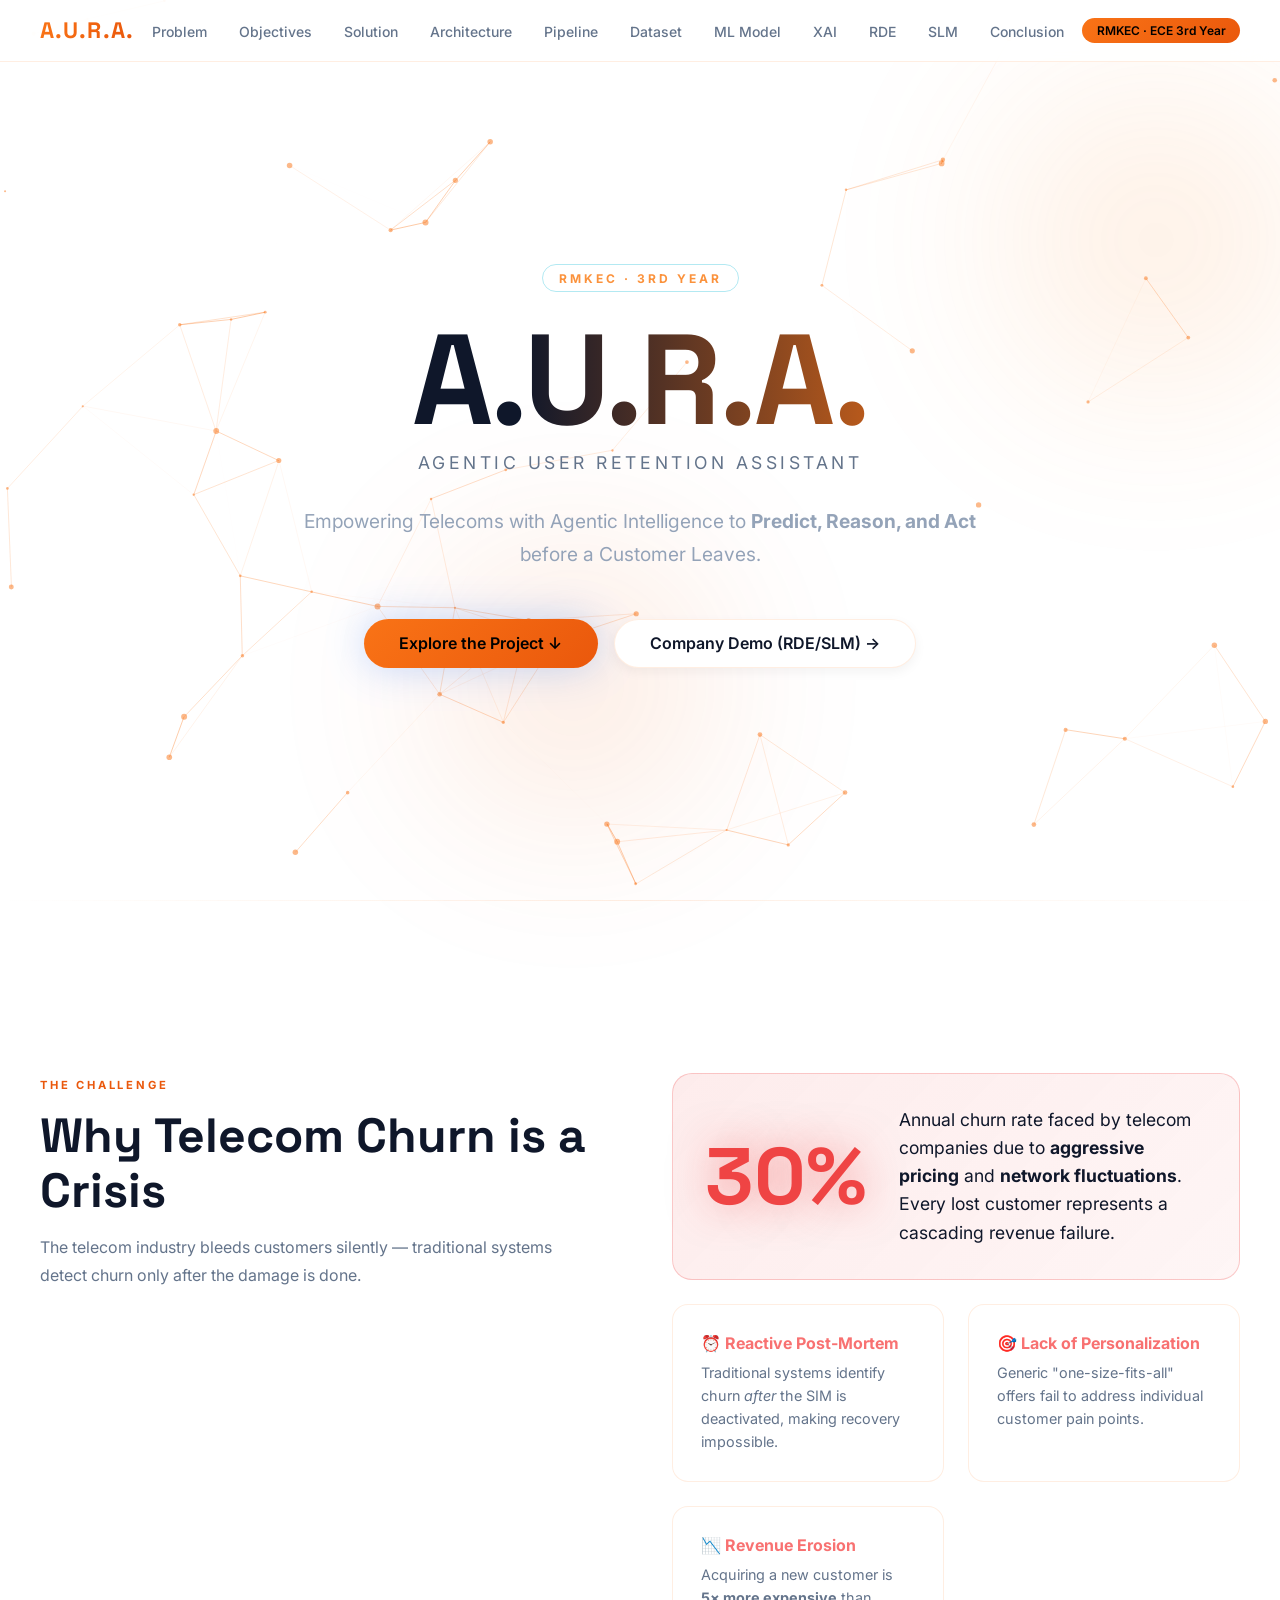
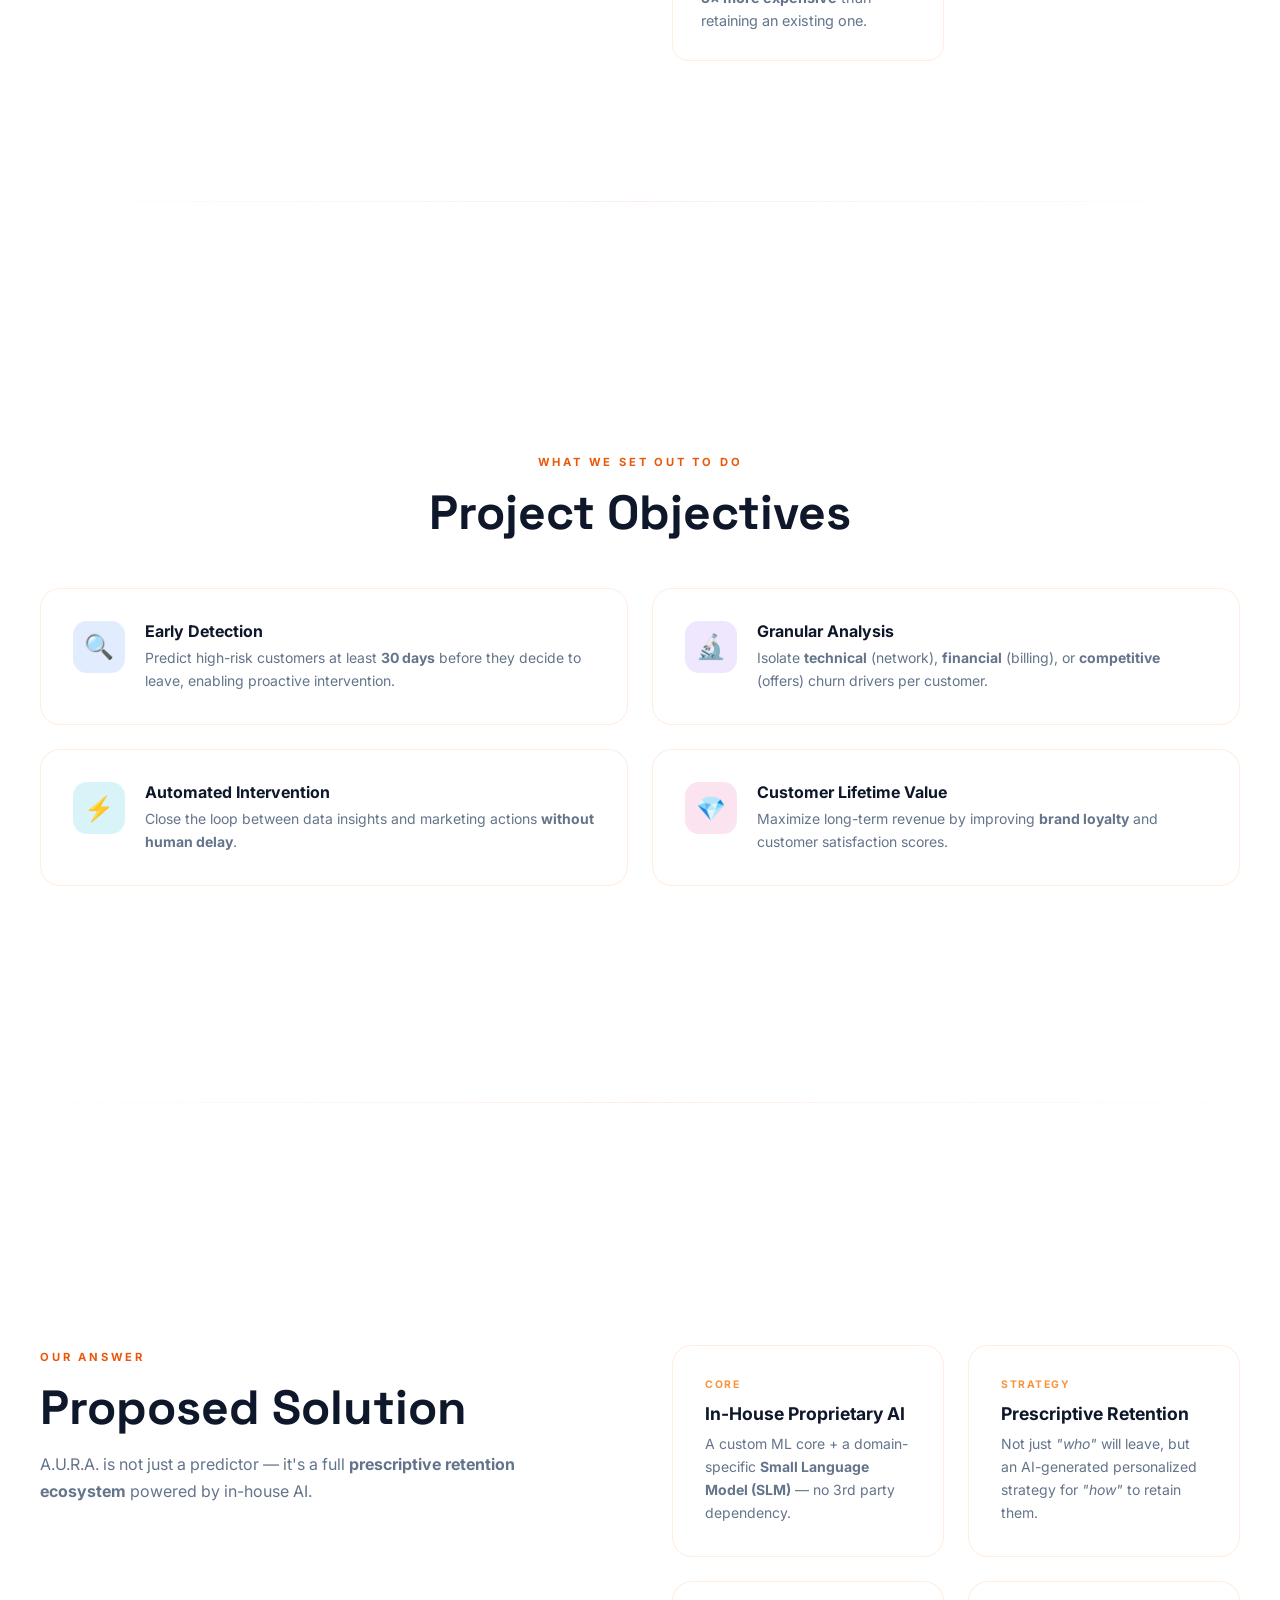
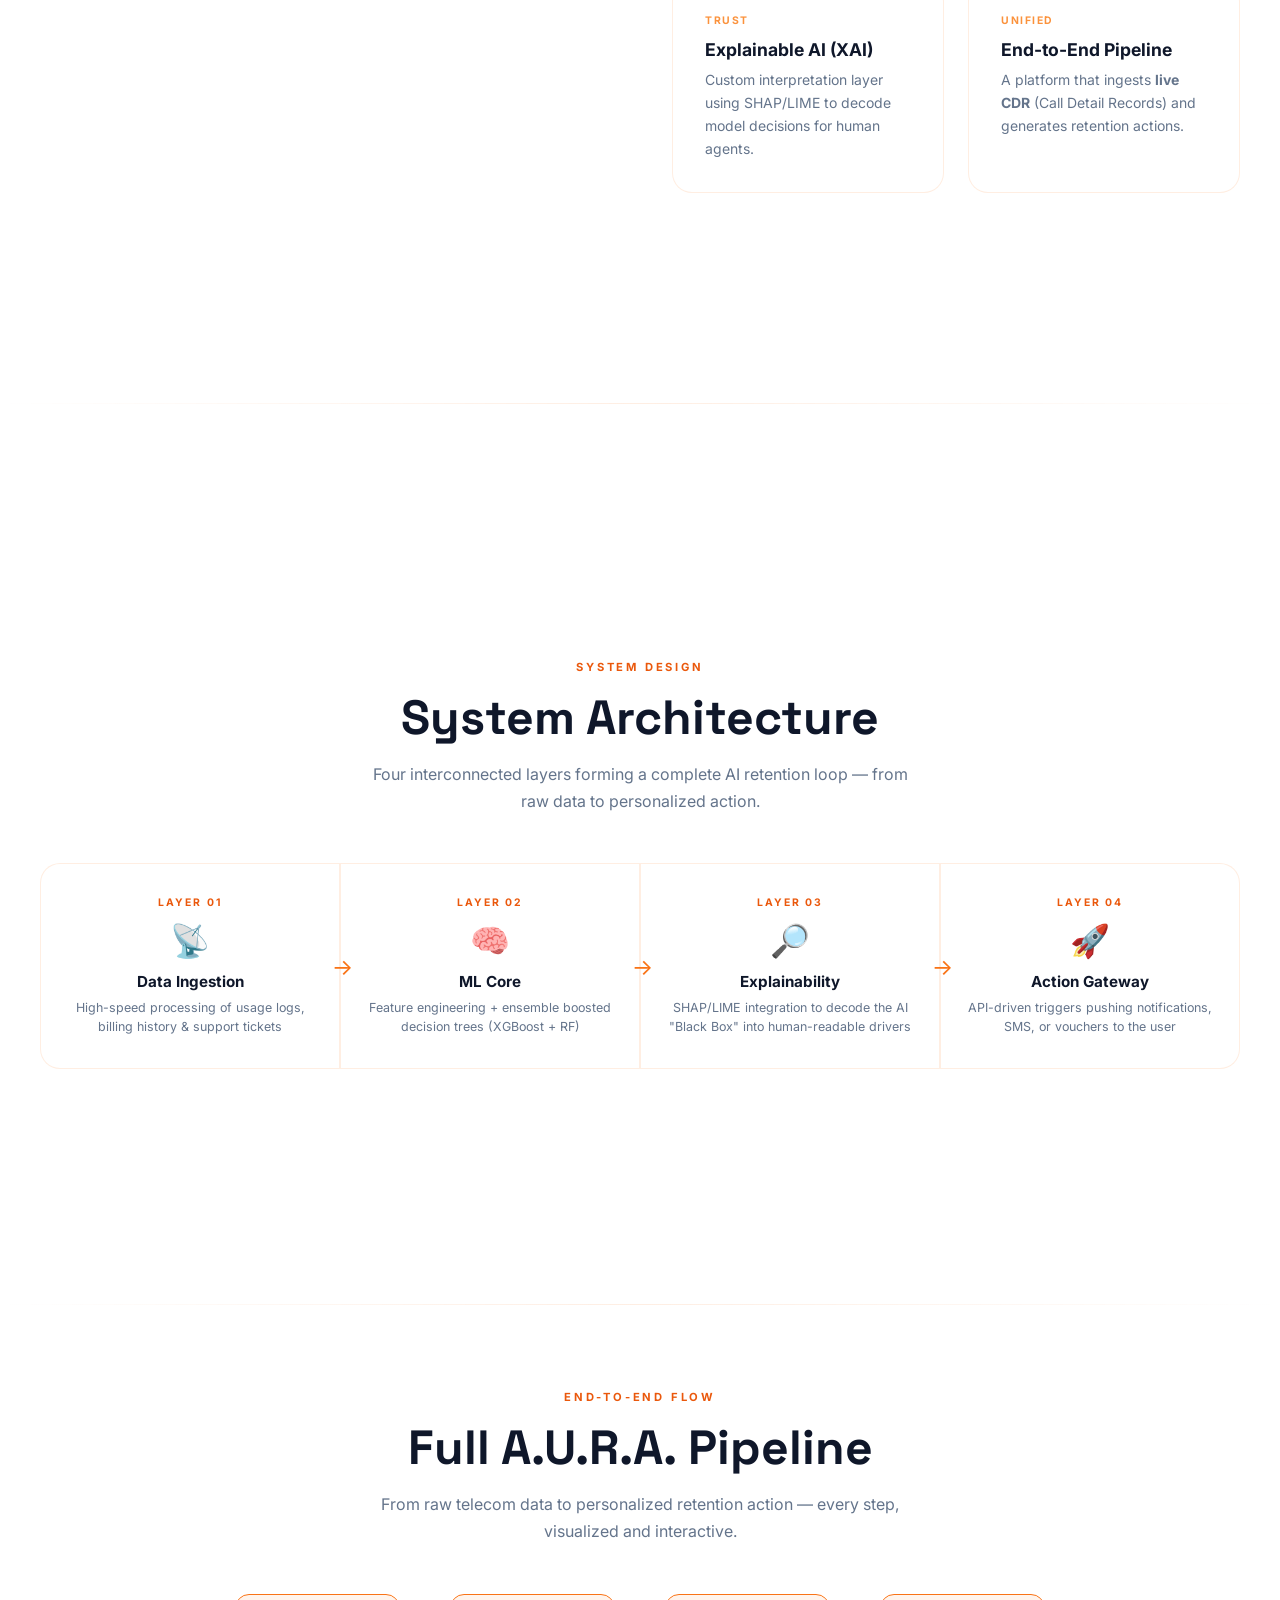
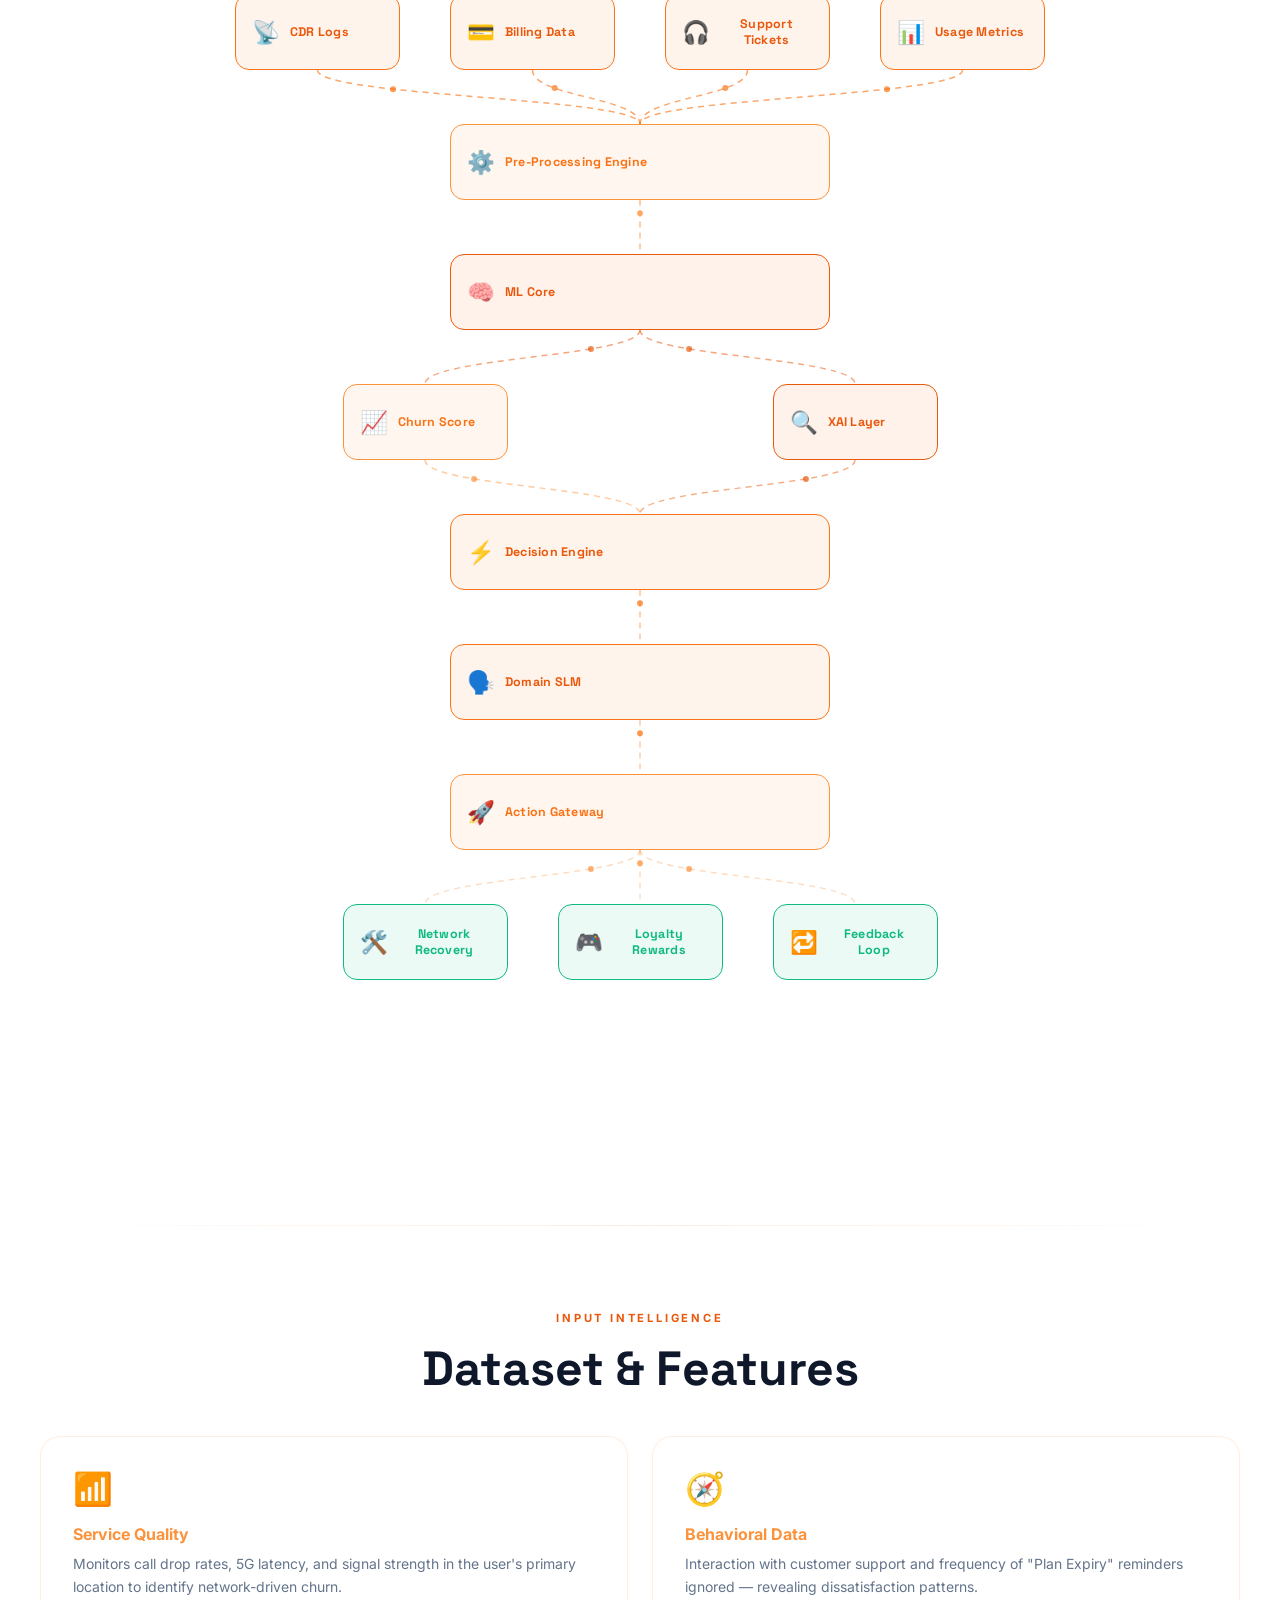
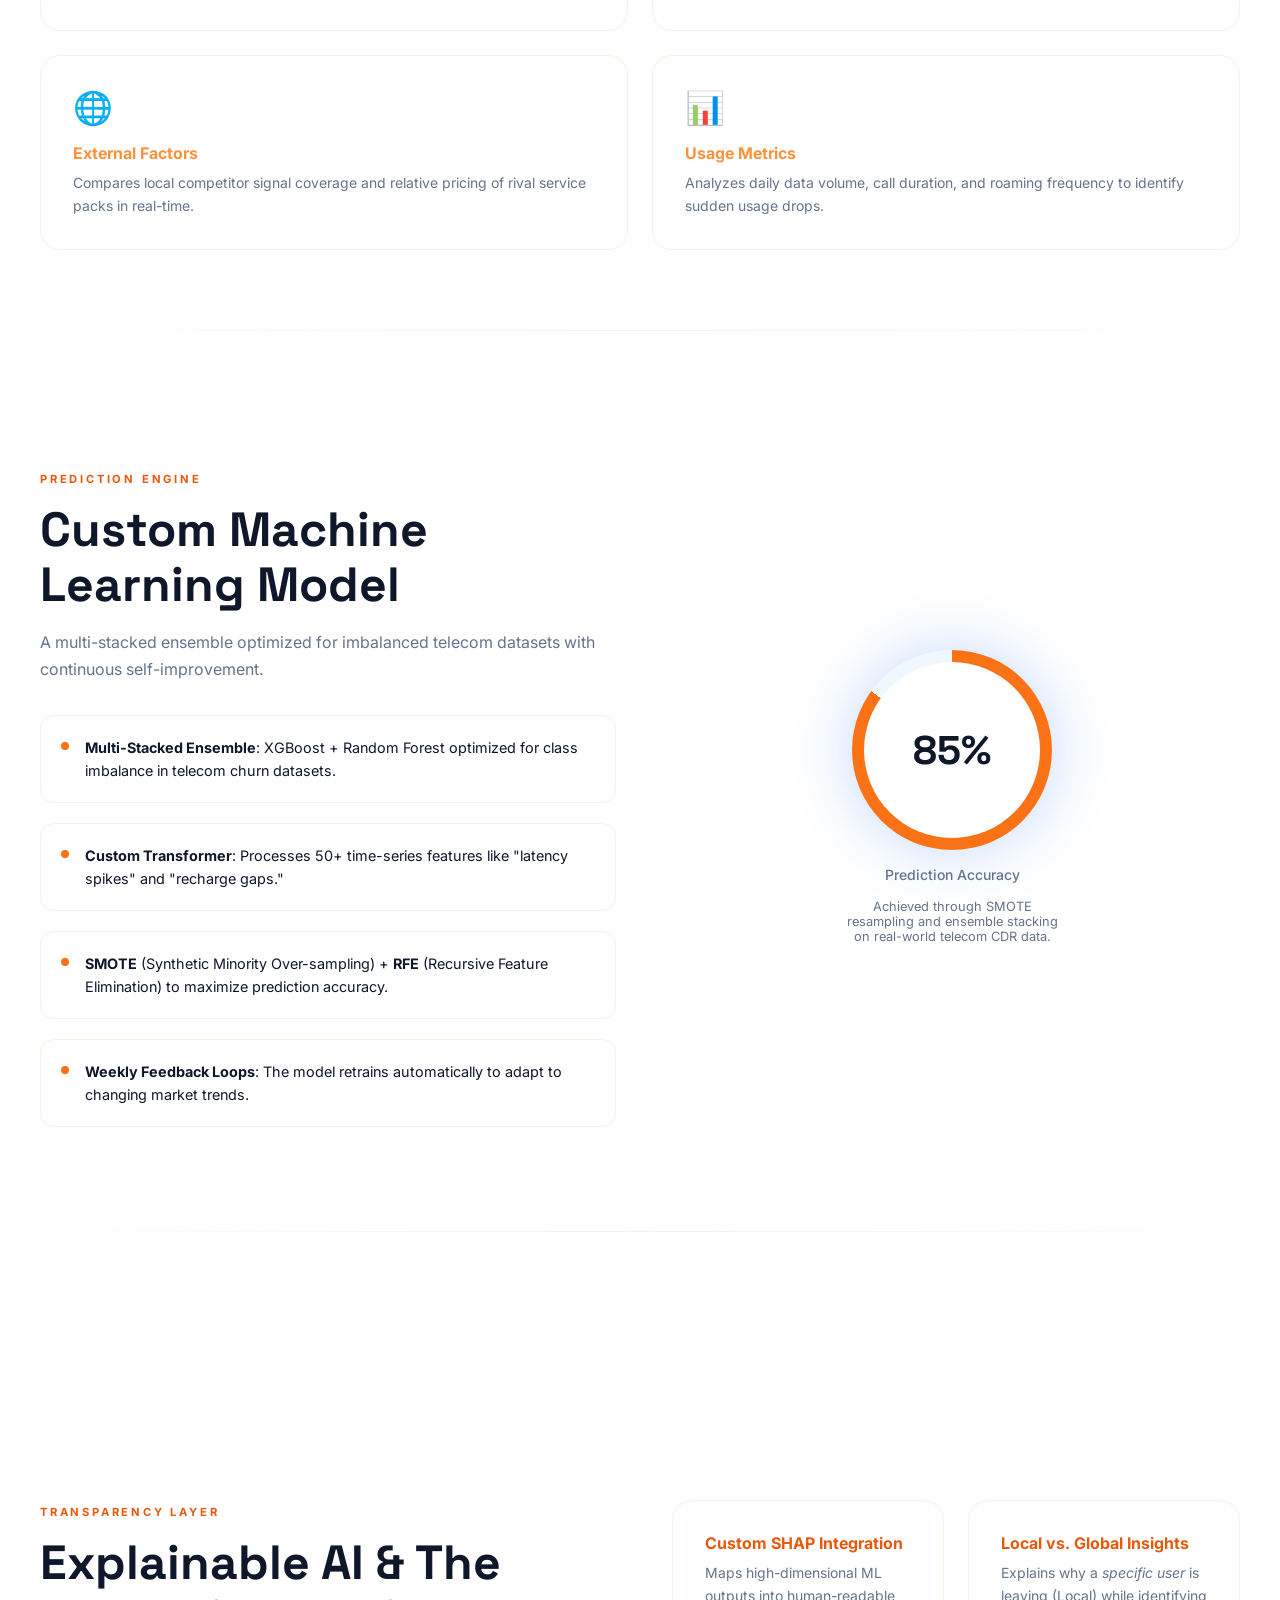
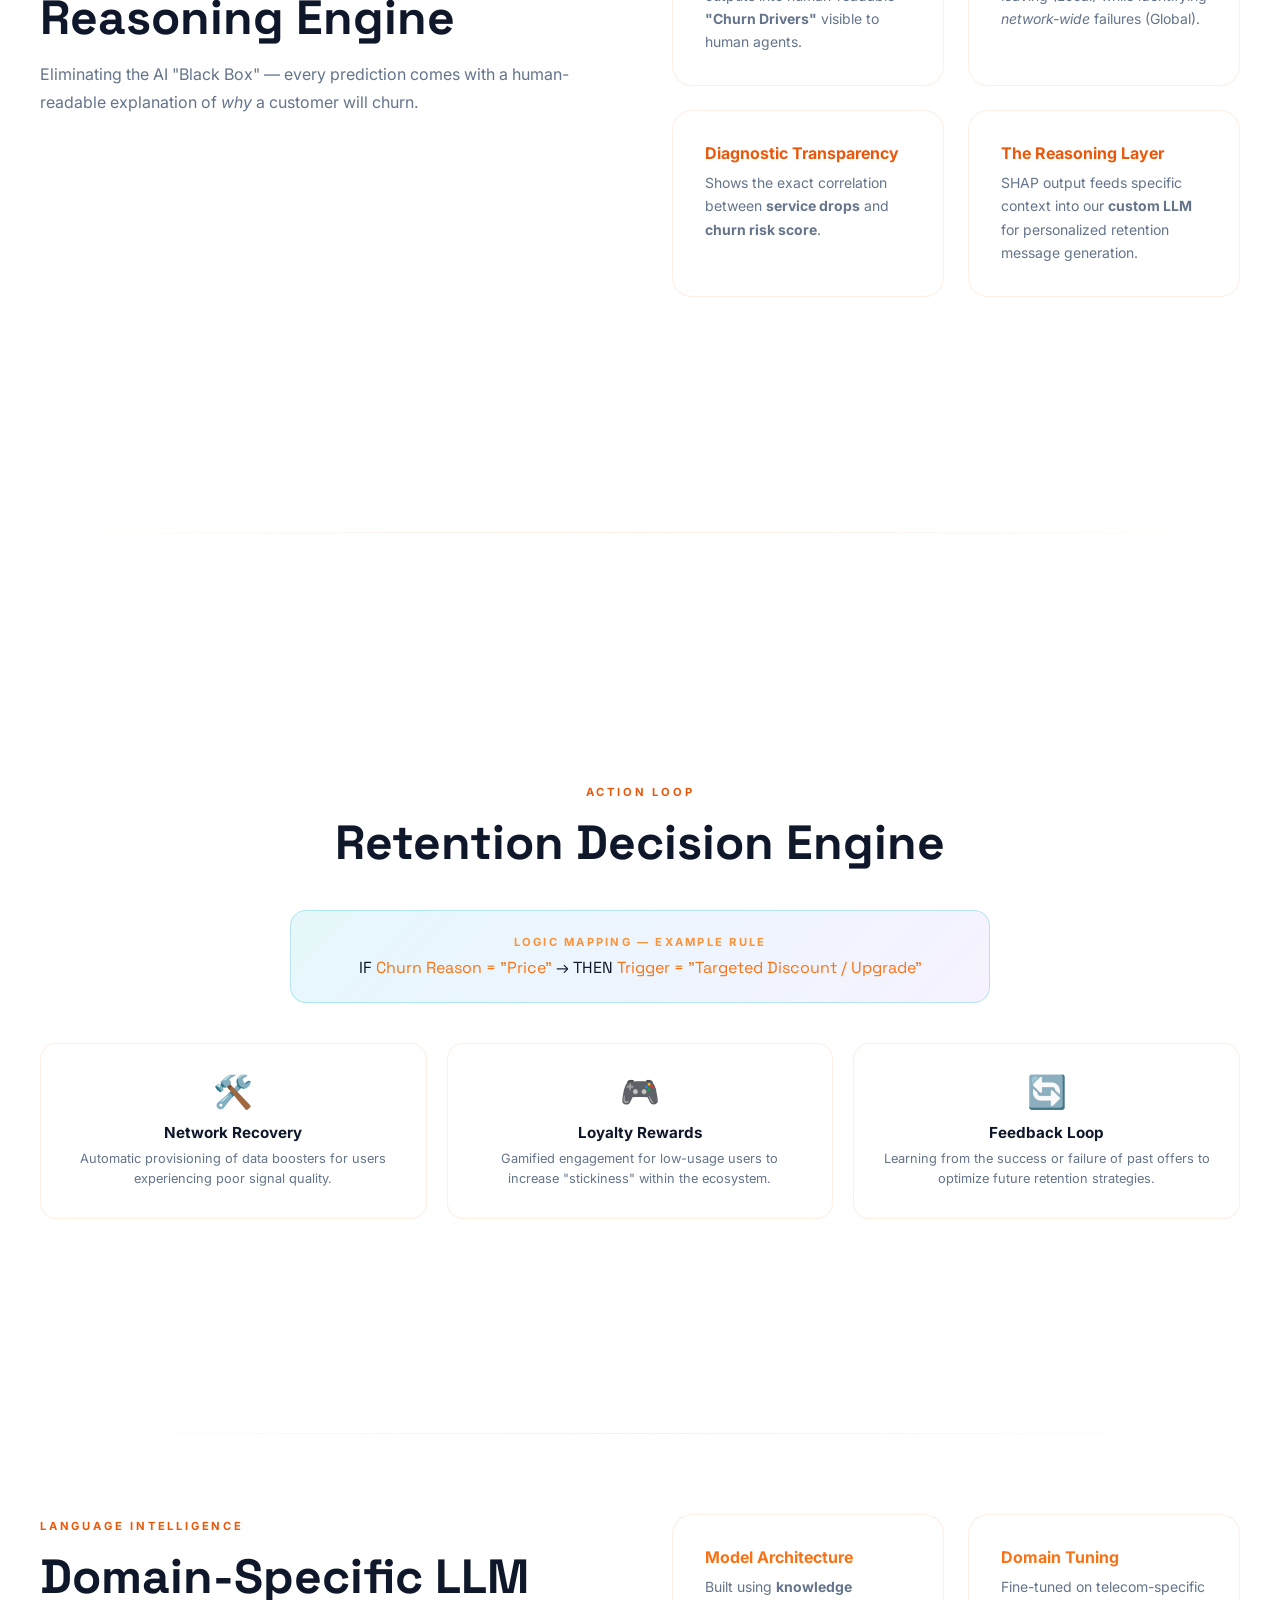
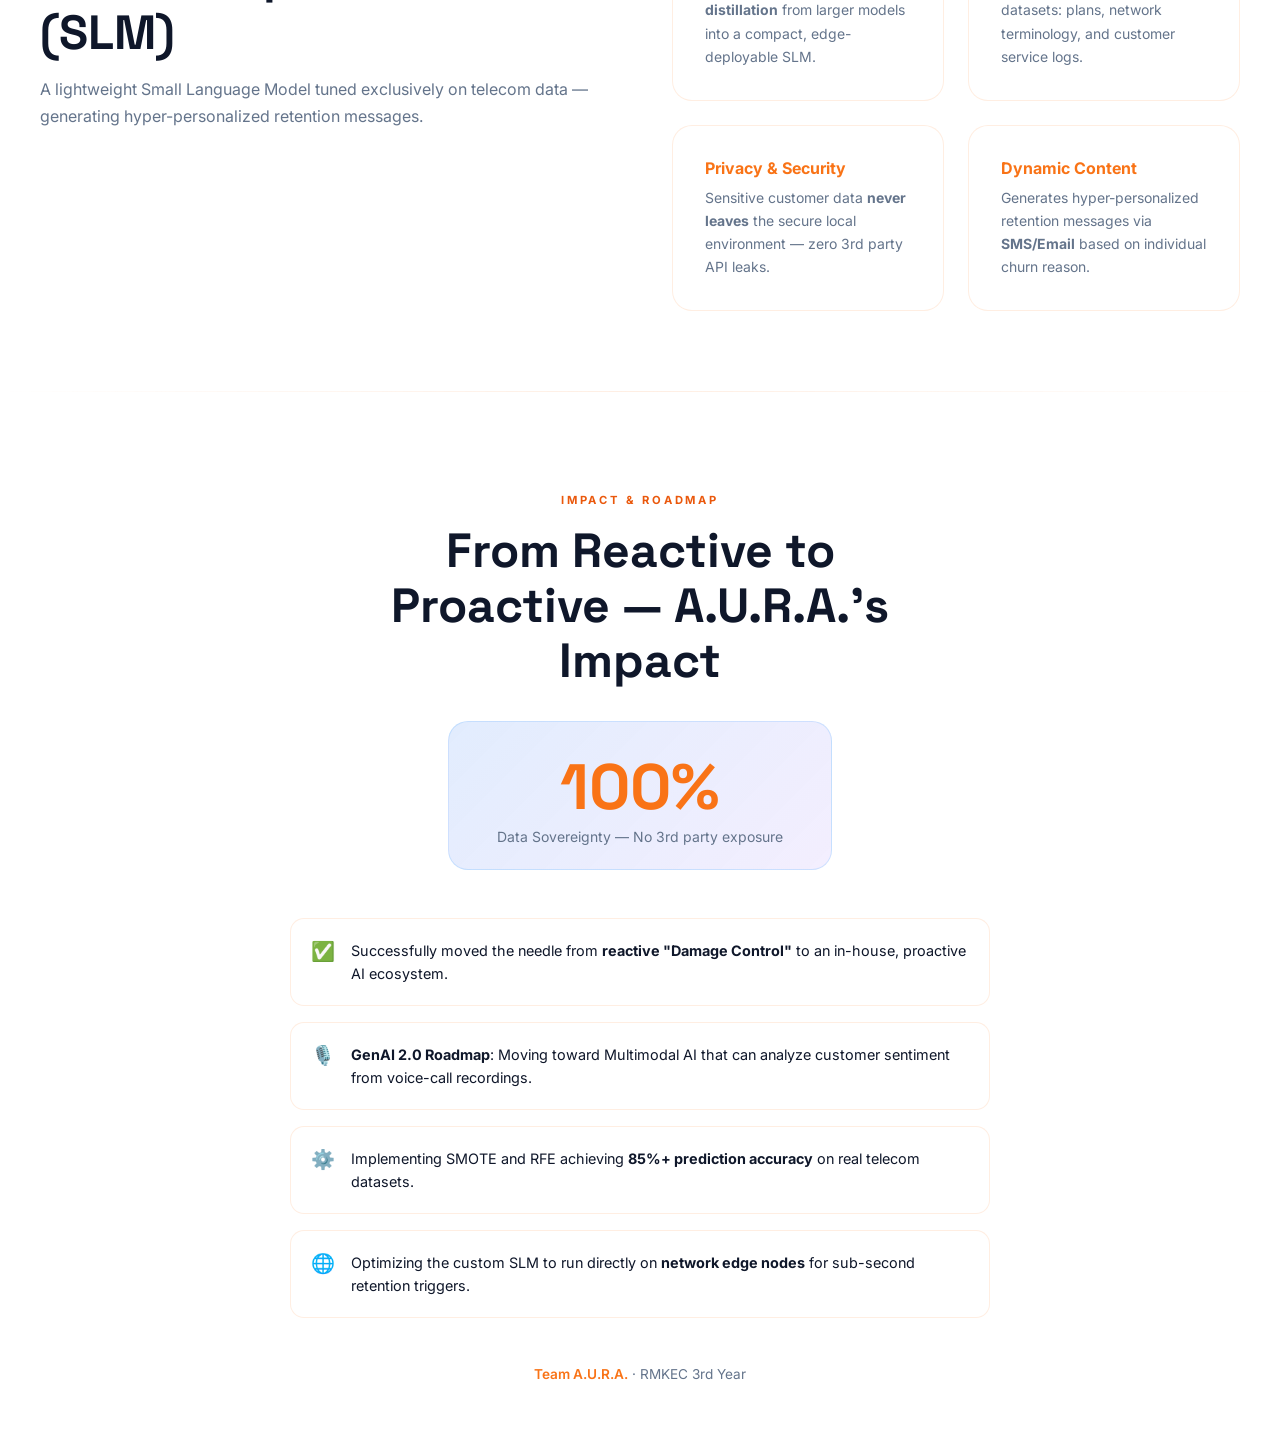
==== commit 51784a6e: "UI Refinement: remove section hover translucency" ====
--- a/index.html
+++ b/index.html
@@ -75,11 +75,6 @@
       position: relative; 
       padding: 6rem 2rem 4rem;
       background: transparent !important;
-      transition: background 0.5s ease;
-    }
-    section:hover {
-      background: rgba(255, 255, 255, 0.4) !important;
-      backdrop-filter: blur(5px);
     }
     #bg-canvas {
       position: fixed;
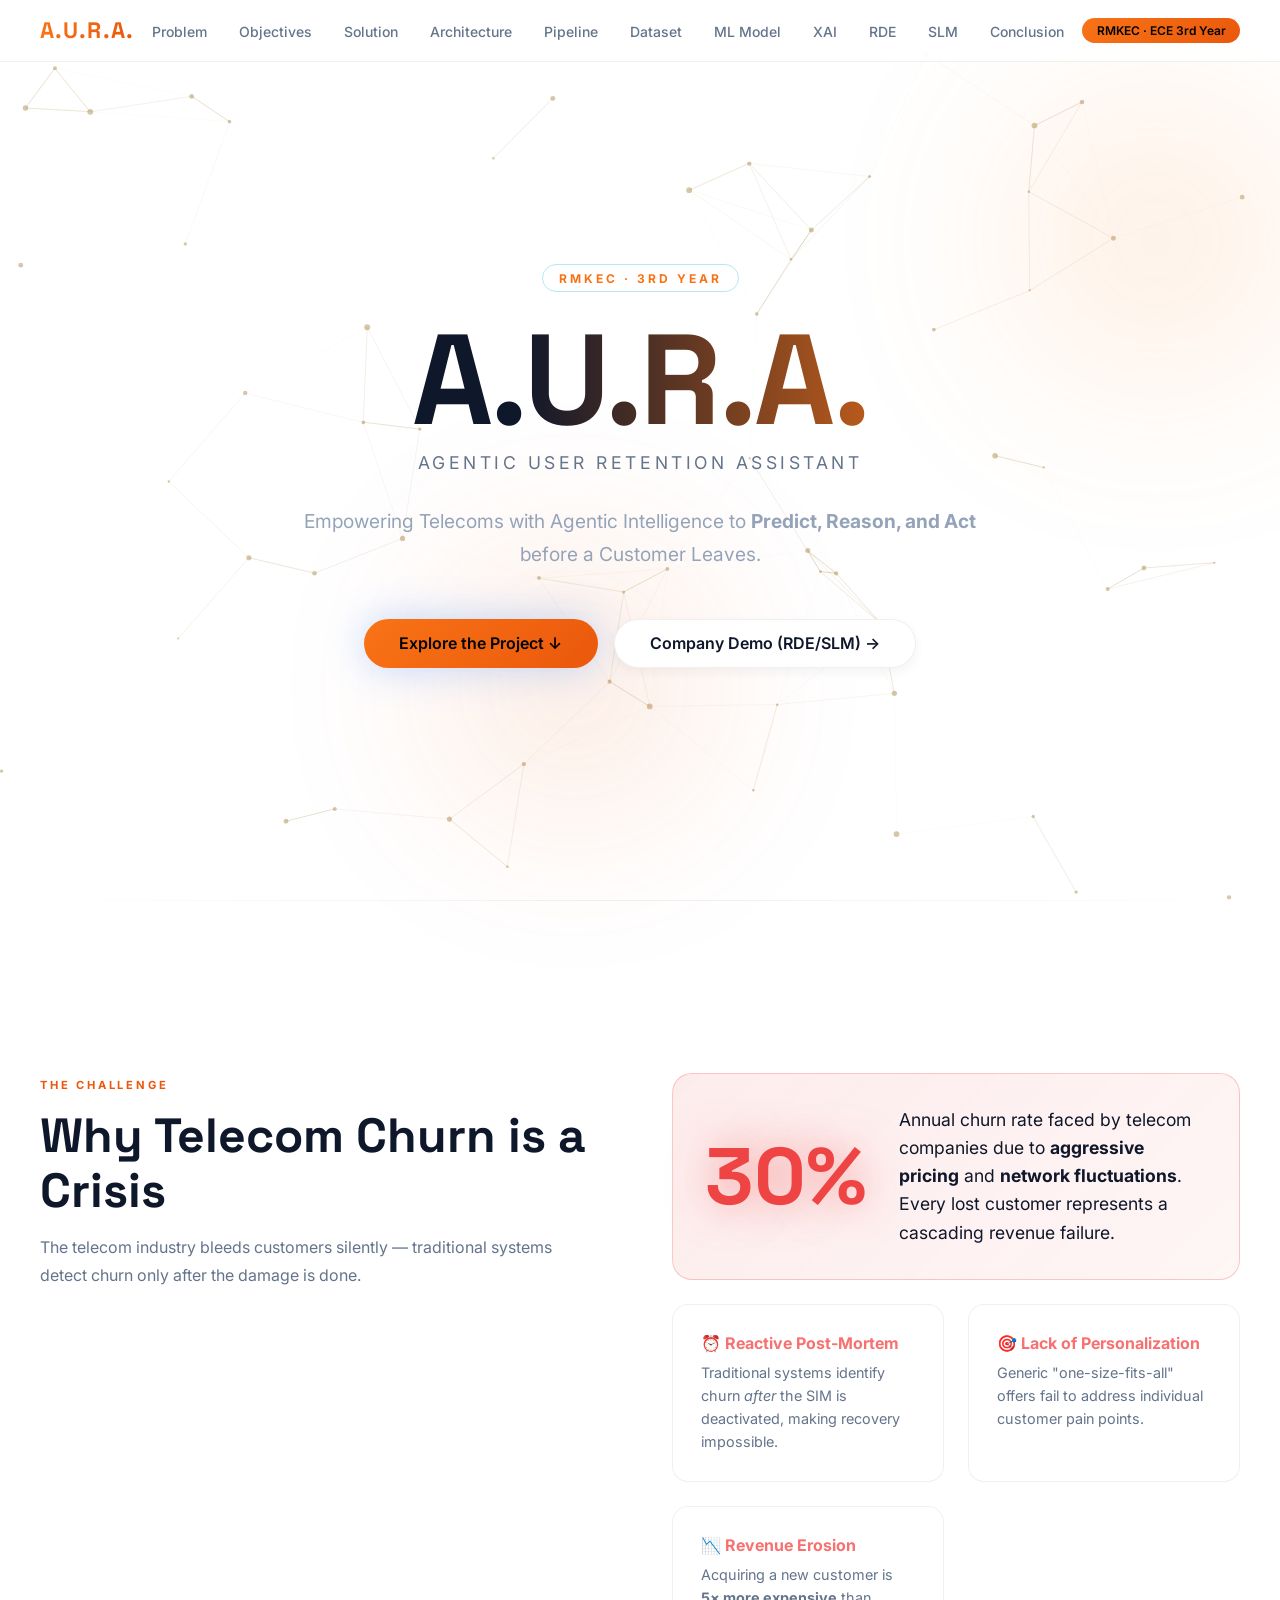
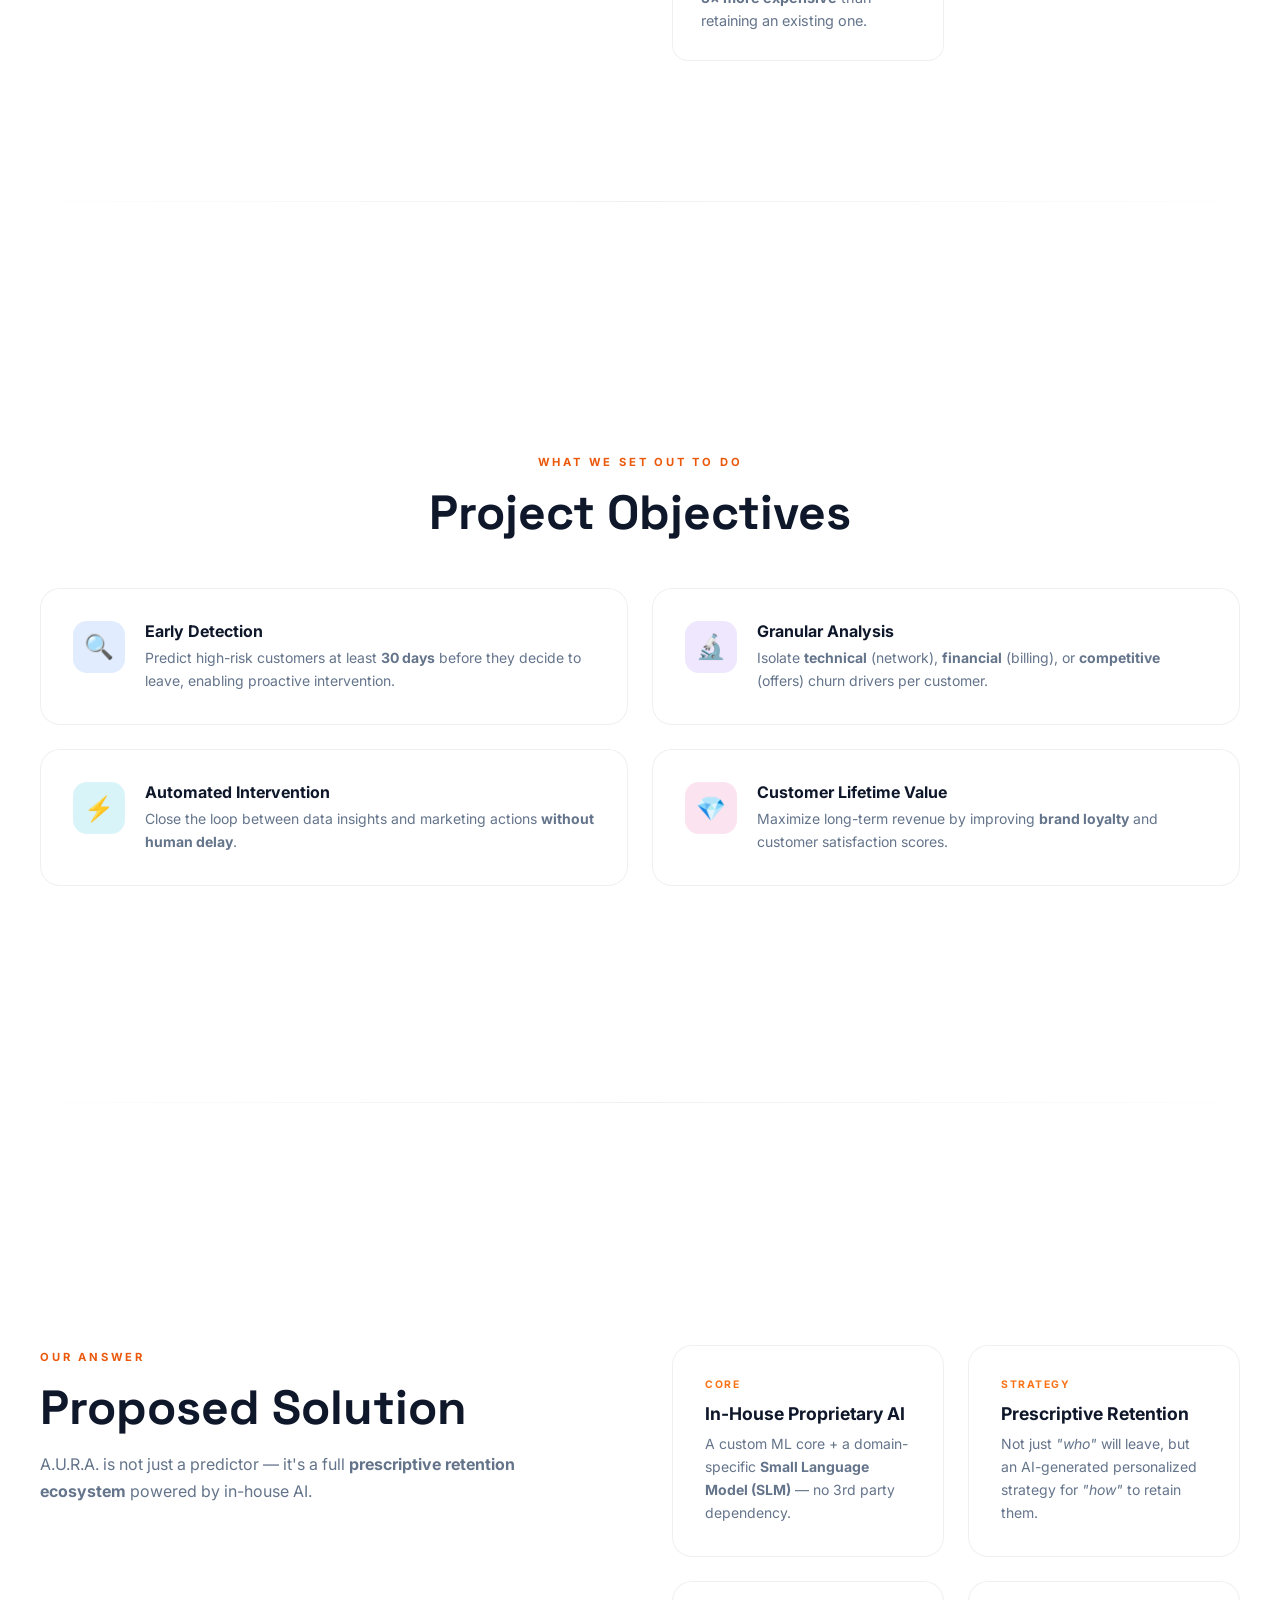
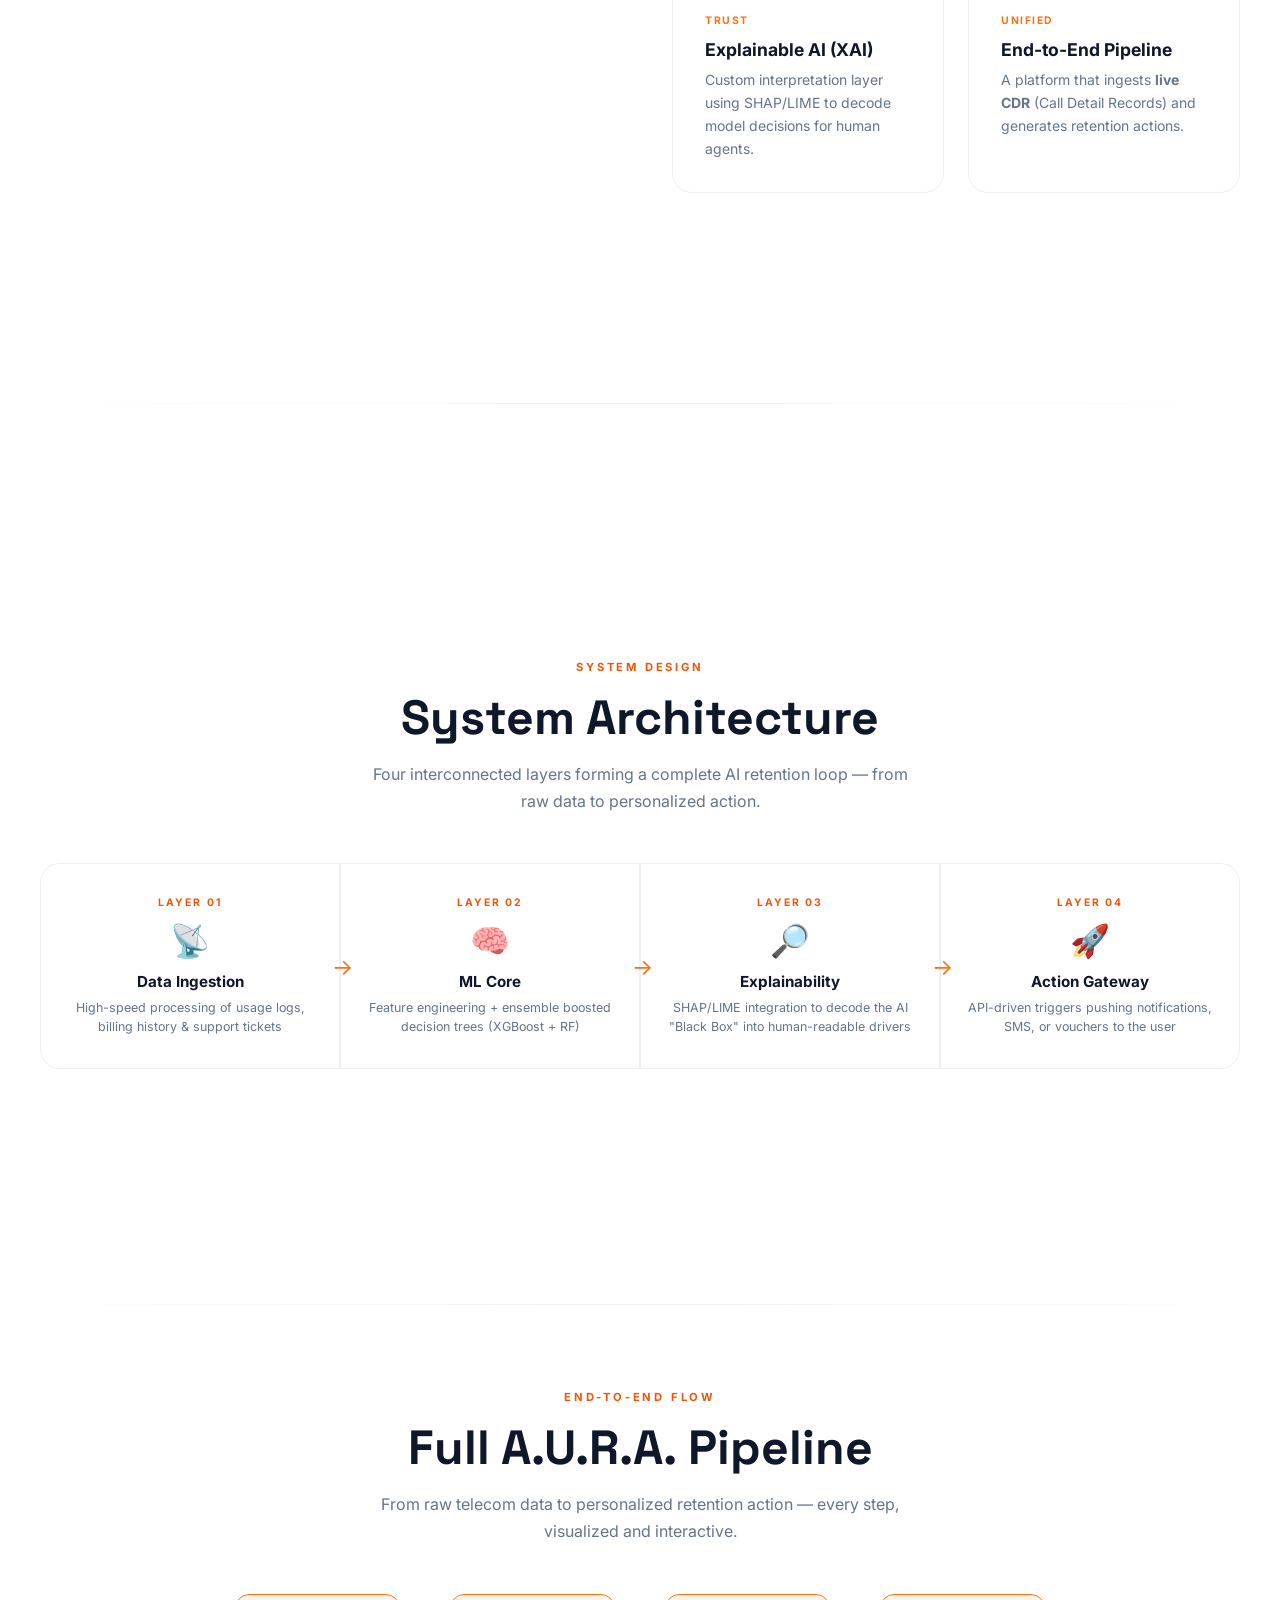
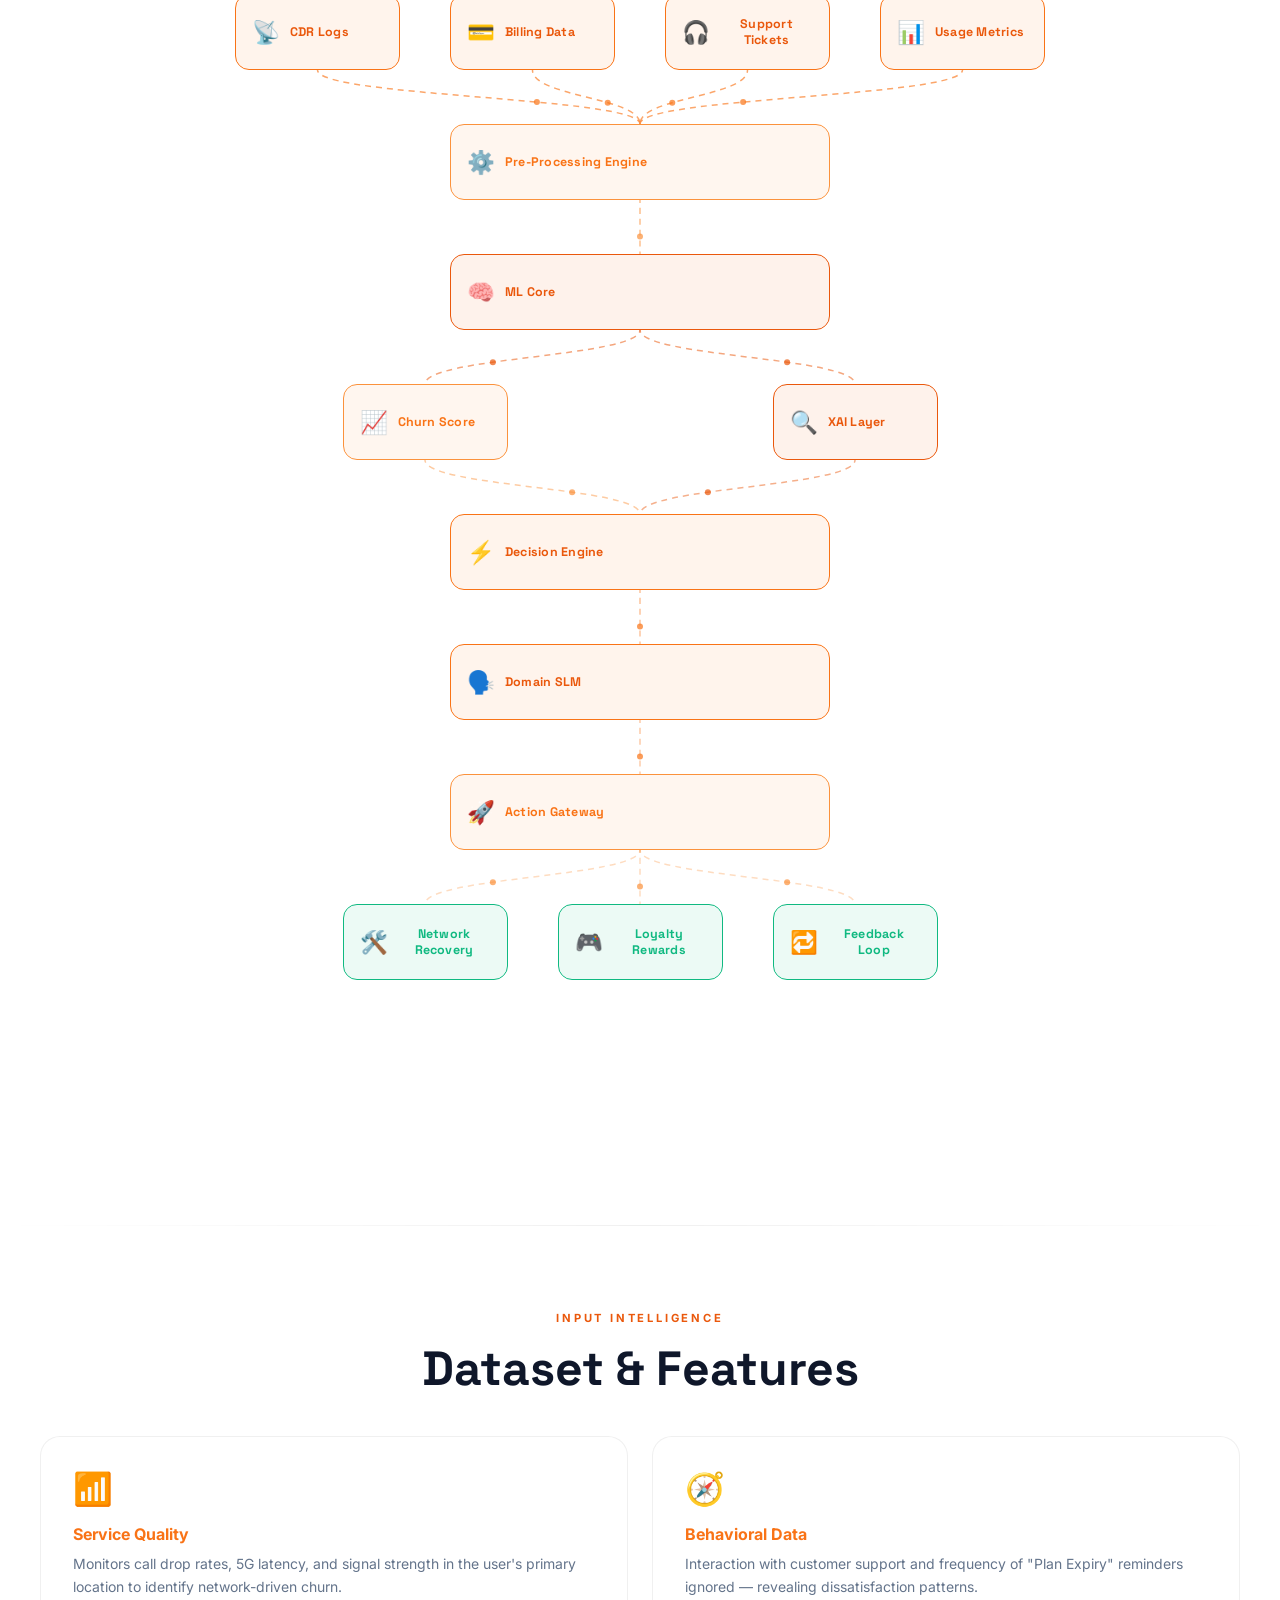
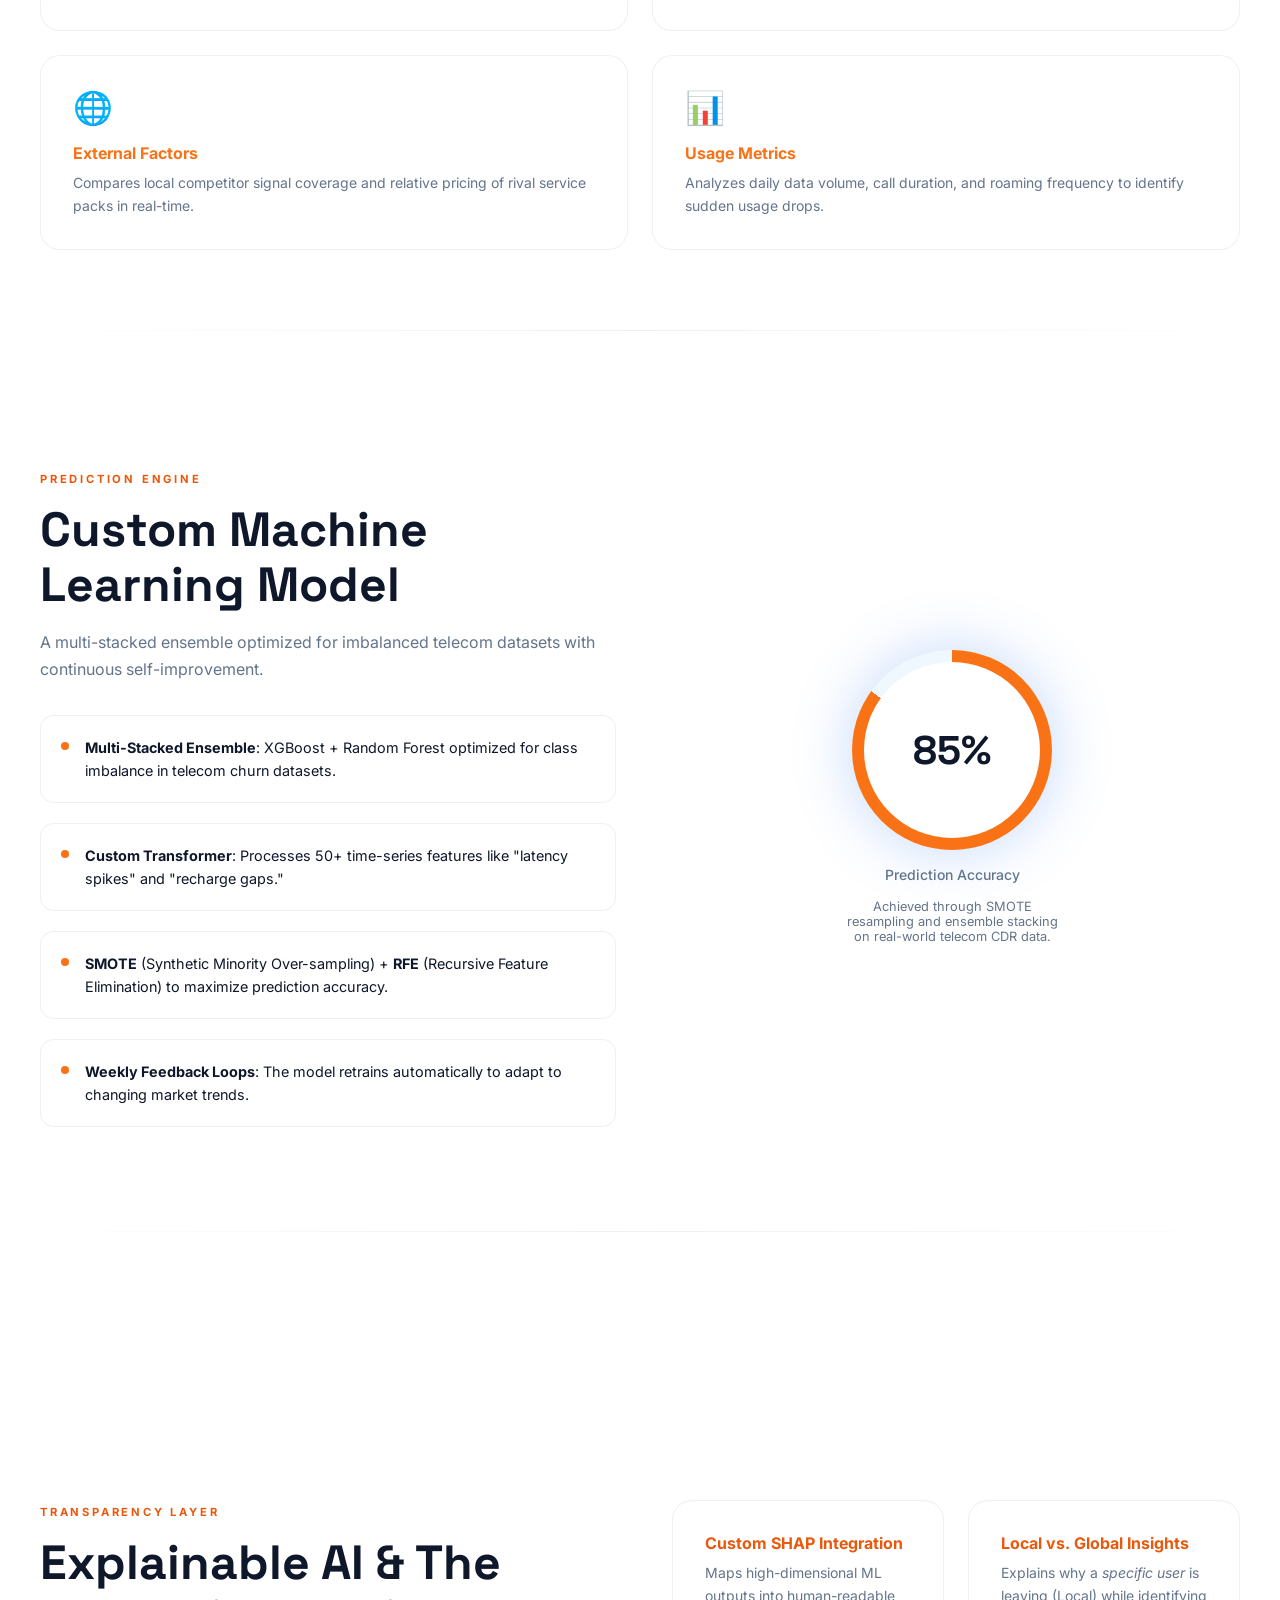
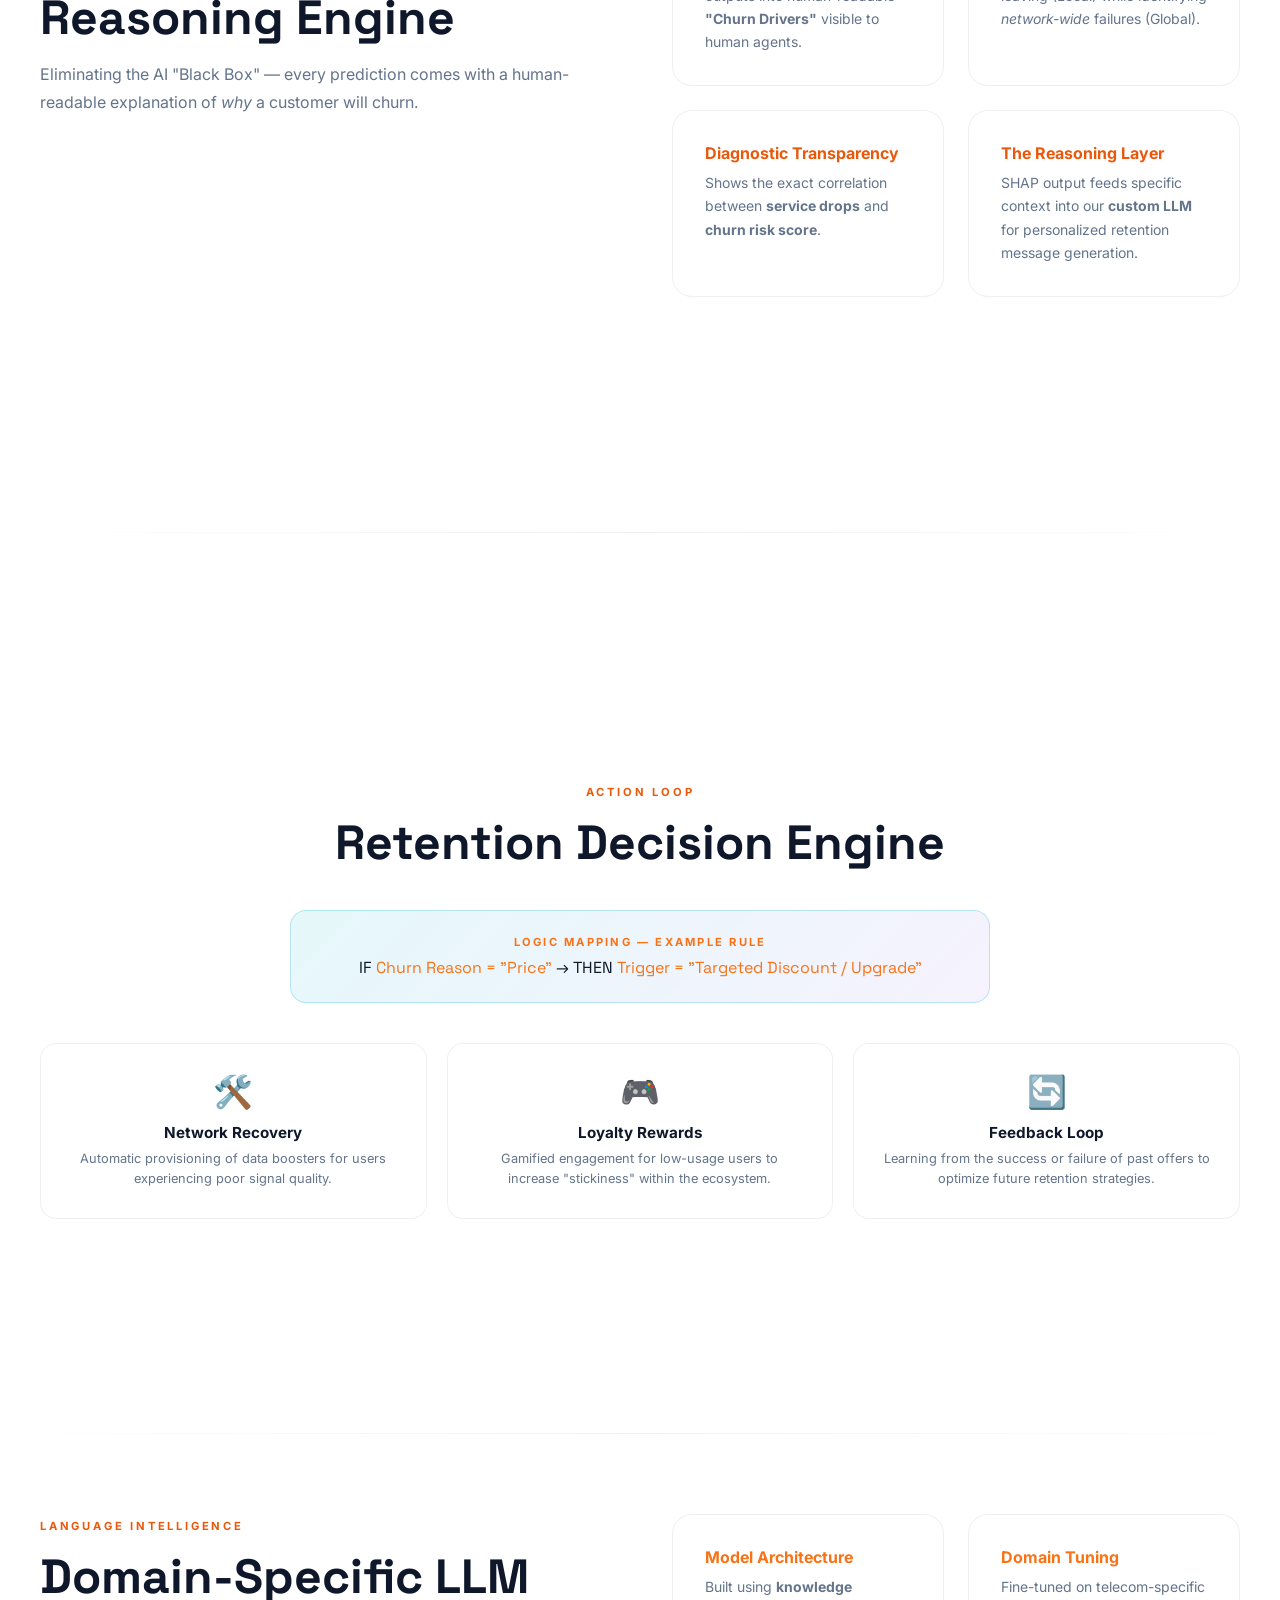
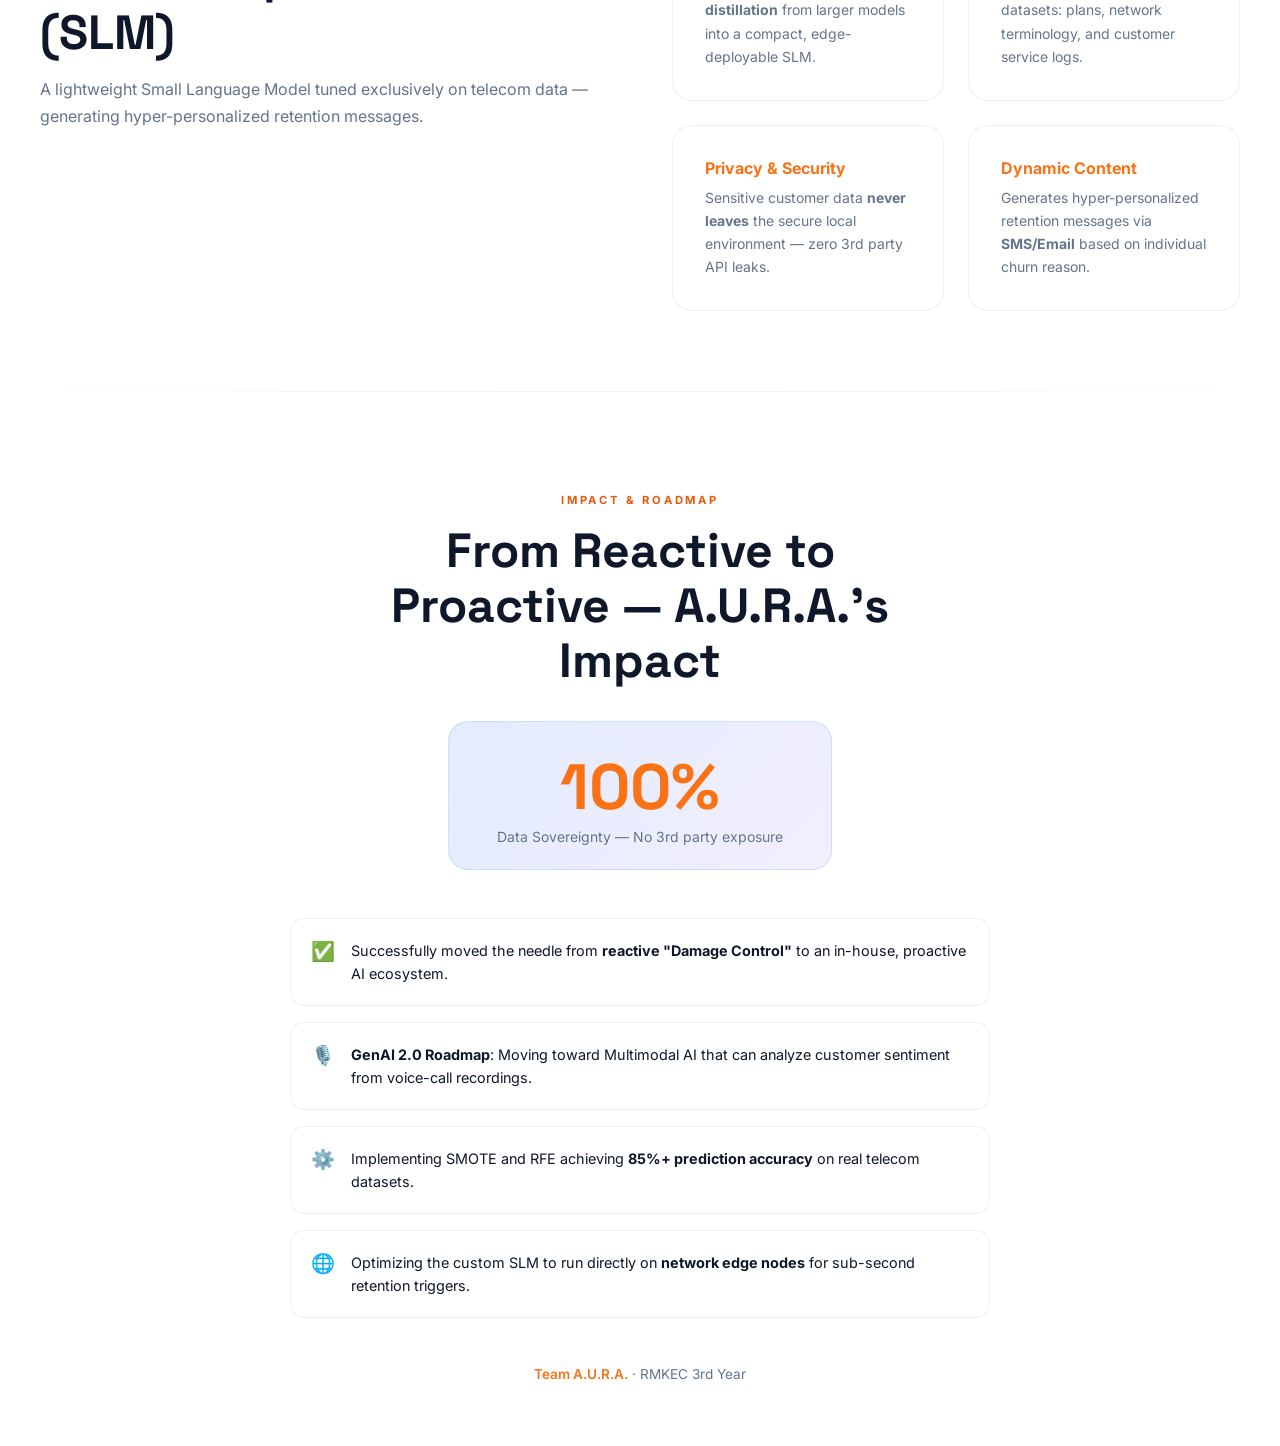
==== commit 5ec57bb5: "UI Engine: Implement dynamic section-based themes and smooth motion graphic color interpolation" ====
--- a/index.html
+++ b/index.html
@@ -13,7 +13,7 @@
       --bg: #ffffff;
       --surface: #f8fafc;
       --card: #ffffff;
-      --border: rgba(249,115,22,0.12);
+      --border: rgba(0,0,0,0.06);
       --glow-blue: #f97316;
       --glow-purple: #ea580c;
       --glow-cyan: #fb923c;
@@ -21,7 +21,12 @@
       --text: #0f172a;
       --muted: #64748b;
       --accent: #f97316;
-    }
+      --theme-color: #f97316;
+    }
+
+    * { transition: border-color 0.4s ease; }
+    .nav-logo, .hero-title { transition: filter 0.5s ease; }
+    .nav-badge, .hero-cta a, .hero-eyebrow, .team-chip, .problem-card, .obj-card, .sol-card, .arch-step, .ds-card, .ml-bullet, .xai-card, .ret-card, .slm-card, .conc-point { transition: all 0.4s ease; }
 
     html { scroll-behavior: smooth; }
 
@@ -1174,6 +1179,51 @@
       // ── Init ─────────────────────────────────────────────────────────────────
       render();
       window.addEventListener('resize', render);
+    // ── THEME ENGINE ──────────────────────────────────────────────────────────
+    const THEMES = {
+      hero:        { color: '#f97316', secondary: '#ea580c' },
+      problem:     { color: '#ef4444', secondary: '#b91c1c' },
+      objective:   { color: '#6366f1', secondary: '#4338ca' },
+      solution:    { color: '#10b981', secondary: '#047857' },
+      architecture: { color: '#06b6d4', secondary: '#0e7490' },
+      pipeline:    { color: '#06b6d4', secondary: '#0e7490' },
+      dataset:     { color: '#f59e0b', secondary: '#b45309' },
+      mlmodel:     { color: '#8b5cf6', secondary: '#6d28d9' },
+      xai:         { color: '#ec4899', secondary: '#be185d' },
+      retention:   { color: '#0ea5e9', secondary: '#0369a1' },
+      slm:         { color: '#14b8a6', secondary: '#0f766e' },
+      conclusion:  { color: '#f59e0b', secondary: '#d97706' }
+    };
+
+    function updateTheme(sectionId) {
+      const theme = THEMES[sectionId];
+      if (!theme) return;
+      
+      const root = document.documentElement;
+      root.style.setProperty('--accent', theme.color);
+      root.style.setProperty('--glow-blue', theme.color);
+      root.style.setProperty('--glow-purple', theme.secondary);
+      root.style.setProperty('--glow-cyan', theme.color);
+      root.style.setProperty('--glow-pink', theme.color);
+      root.style.setProperty('--theme-color', theme.color);
+      
+      // Update canvas particle color
+      if (window.setParticleColor) {
+        window.setParticleColor(theme.color);
+      }
+    }
+
+    const themeObserver = new IntersectionObserver((entries) => {
+      entries.forEach(entry => {
+        if (entry.isIntersecting) {
+          updateTheme(entry.target.id);
+        }
+      });
+    }, { threshold: 0.5 });
+
+    document.querySelectorAll('section[id]').forEach(sec => themeObserver.observe(sec));
+    // ── END THEME ENGINE ──────────────────────────────────────────────────────
+
     })();
 
     // ── MOTION GRAPHIC ENGINE (ORANGE PLEXUS) ──────────────────────────────────
@@ -1184,6 +1234,22 @@
       const particleCount = 60;
       const connectionDistance = 150;
       const mouse = { x: null, y: null, radius: 150 };
+      let currentRGB = { r: 249, g: 115, b: 22 };
+      let targetRGB = { r: 249, g: 115, b: 22 };
+
+      window.setParticleColor = (hex) => {
+        targetRGB.r = parseInt(hex.slice(1, 3), 16);
+        targetRGB.g = parseInt(hex.slice(3, 5), 16);
+        targetRGB.b = parseInt(hex.slice(5, 7), 16);
+      };
+
+      function updateColors() {
+        const speed = 0.05;
+        currentRGB.r += (targetRGB.r - currentRGB.r) * speed;
+        currentRGB.g += (targetRGB.g - currentRGB.g) * speed;
+        currentRGB.b += (targetRGB.b - currentRGB.b) * speed;
+        activeColor = `${Math.round(currentRGB.r)}, ${Math.round(currentRGB.g)}, ${Math.round(currentRGB.b)}`;
+      }
 
       window.addEventListener('mousemove', (e) => {
         mouse.x = e.x;
@@ -1214,7 +1280,7 @@
         draw() {
           ctx.beginPath();
           ctx.arc(this.x, this.y, this.size, 0, Math.PI * 2);
-          ctx.fillStyle = 'rgba(249, 115, 22, 0.5)';
+          ctx.fillStyle = `rgba(${activeColor}, 0.5)`;
           ctx.fill();
         }
       }
@@ -1225,6 +1291,7 @@
 
       function animate() {
         ctx.clearRect(0, 0, canvas.width, canvas.height);
+        updateColors();
         for (let i = 0; i < particles.length; i++) {
           particles[i].update();
           particles[i].draw();
@@ -1234,7 +1301,7 @@
             const distance = Math.sqrt(dx * dx + dy * dy);
             if (distance < connectionDistance) {
               ctx.beginPath();
-              ctx.strokeStyle = `rgba(249, 115, 22, ${1 - distance / connectionDistance})`;
+              ctx.strokeStyle = `rgba(${activeColor}, ${0.8 * (1 - distance / connectionDistance)})`;
               ctx.lineWidth = 0.5;
               ctx.moveTo(particles[i].x, particles[i].y);
               ctx.lineTo(particles[j].x, particles[j].y);
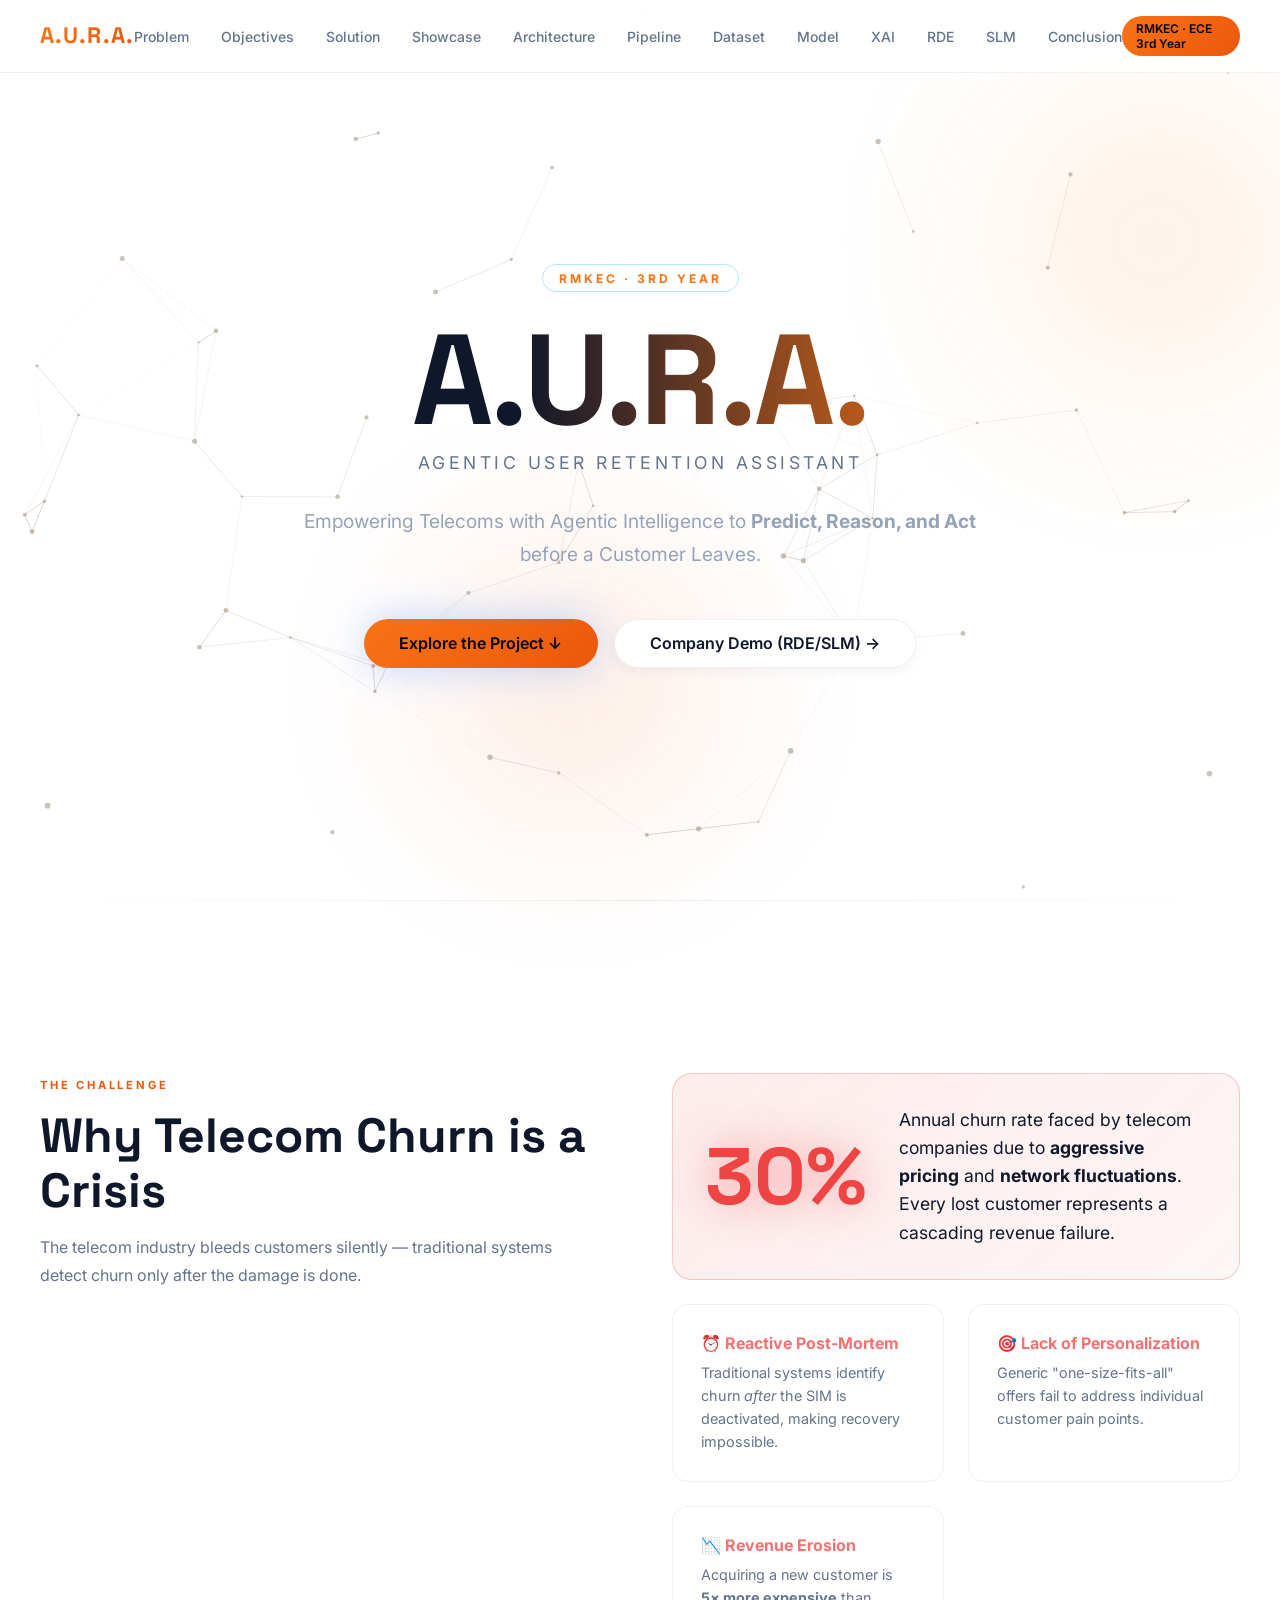
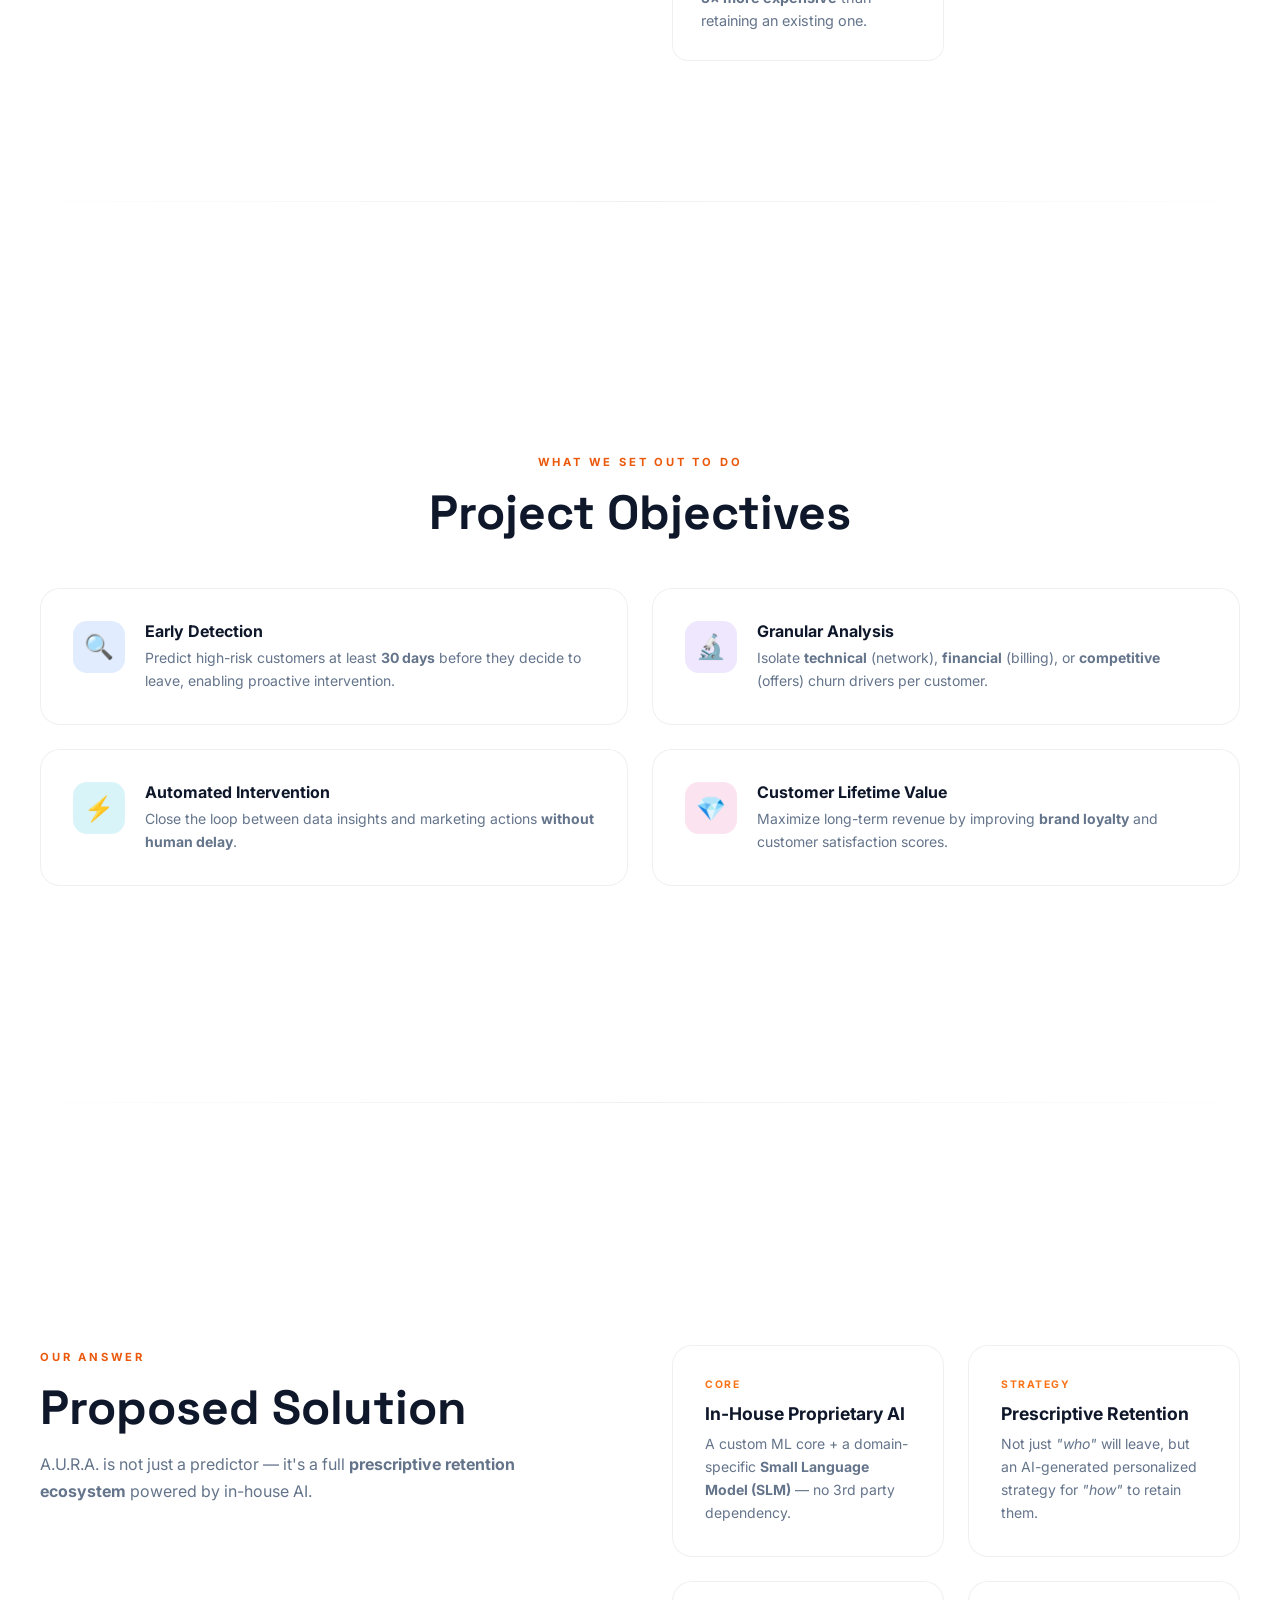
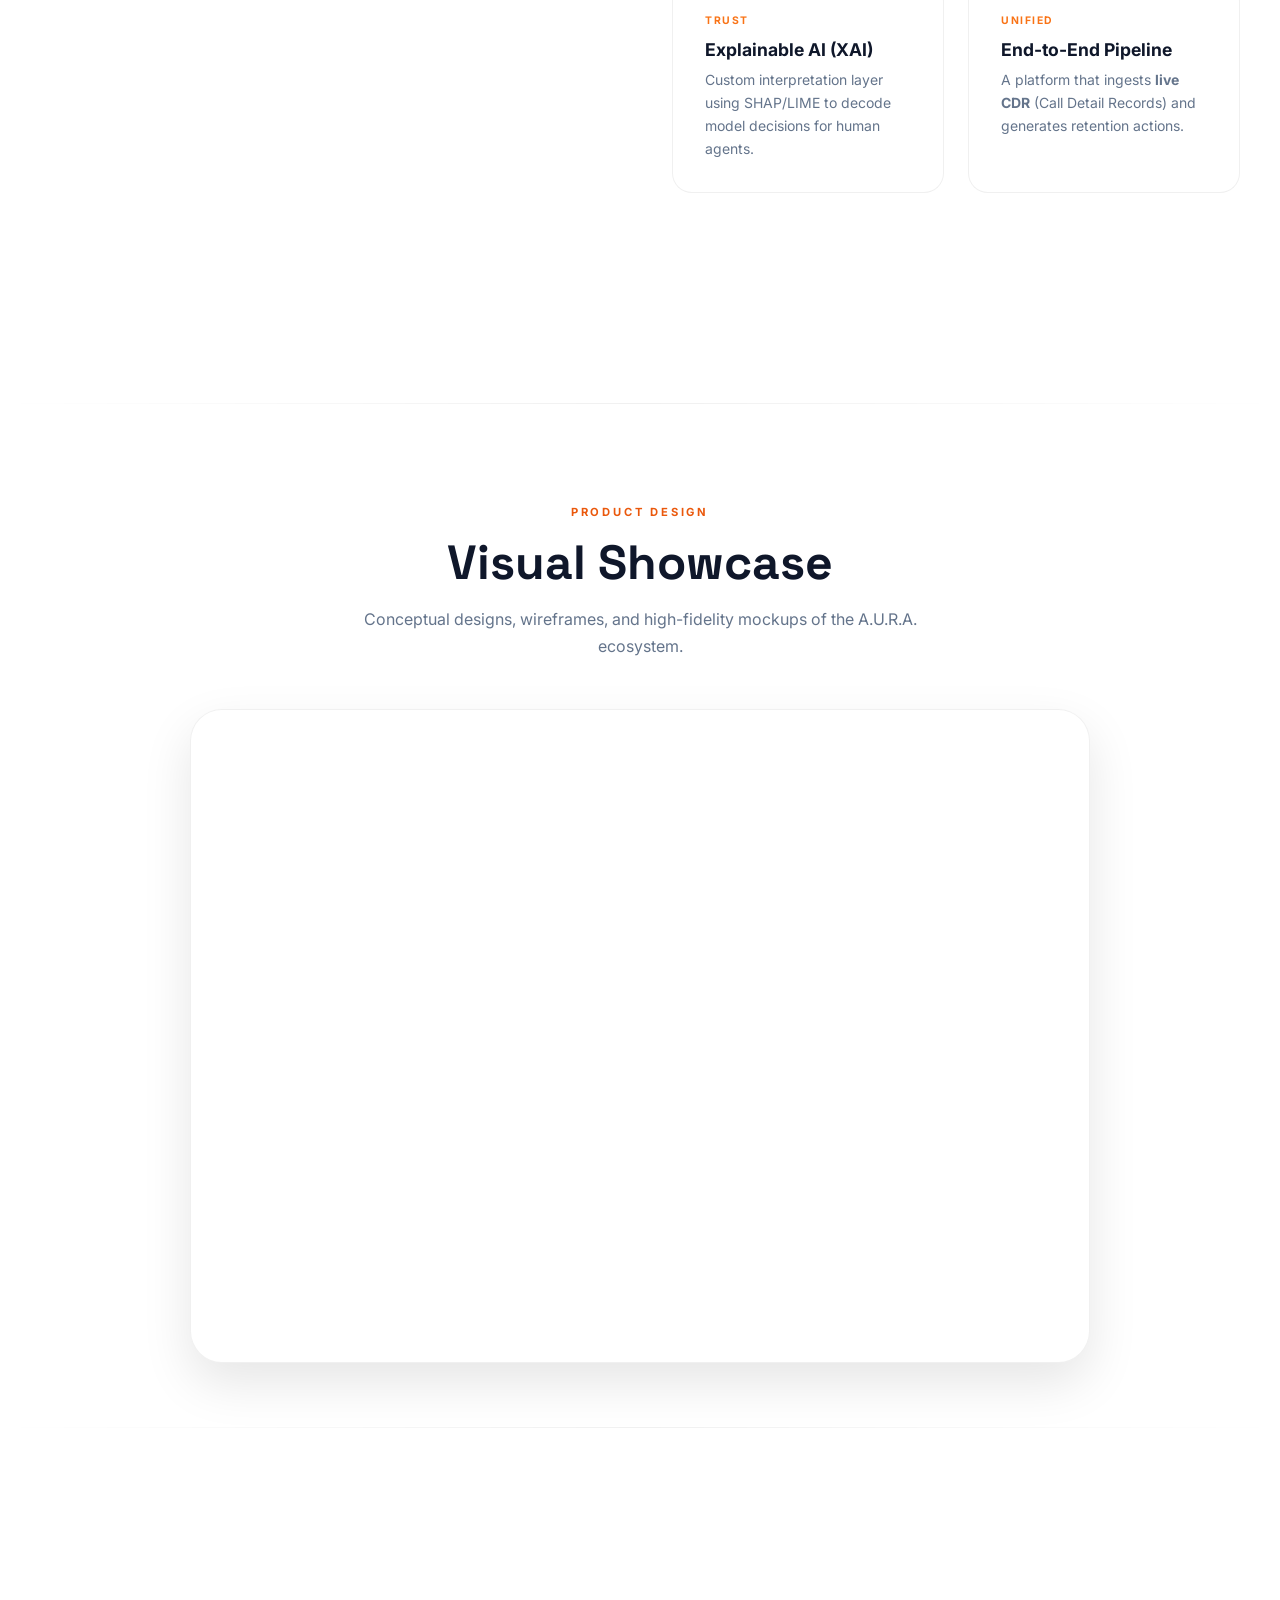
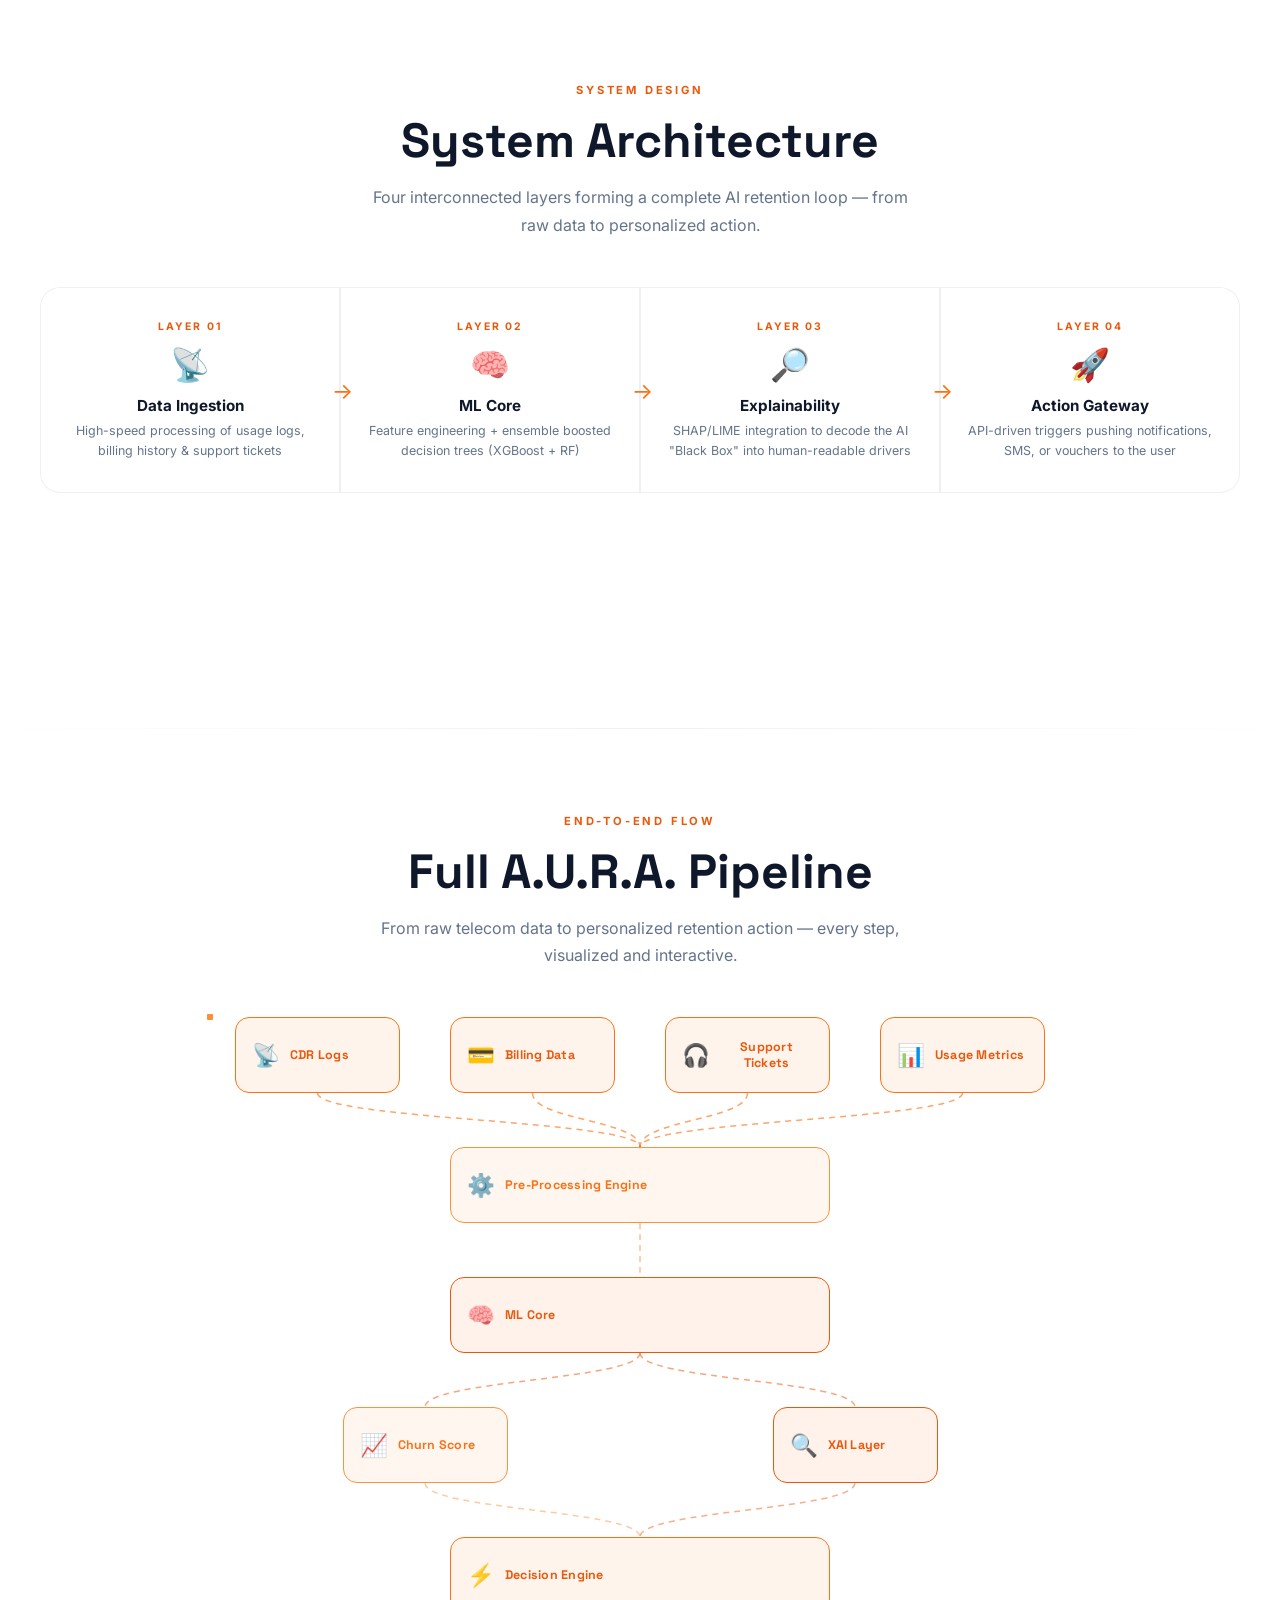
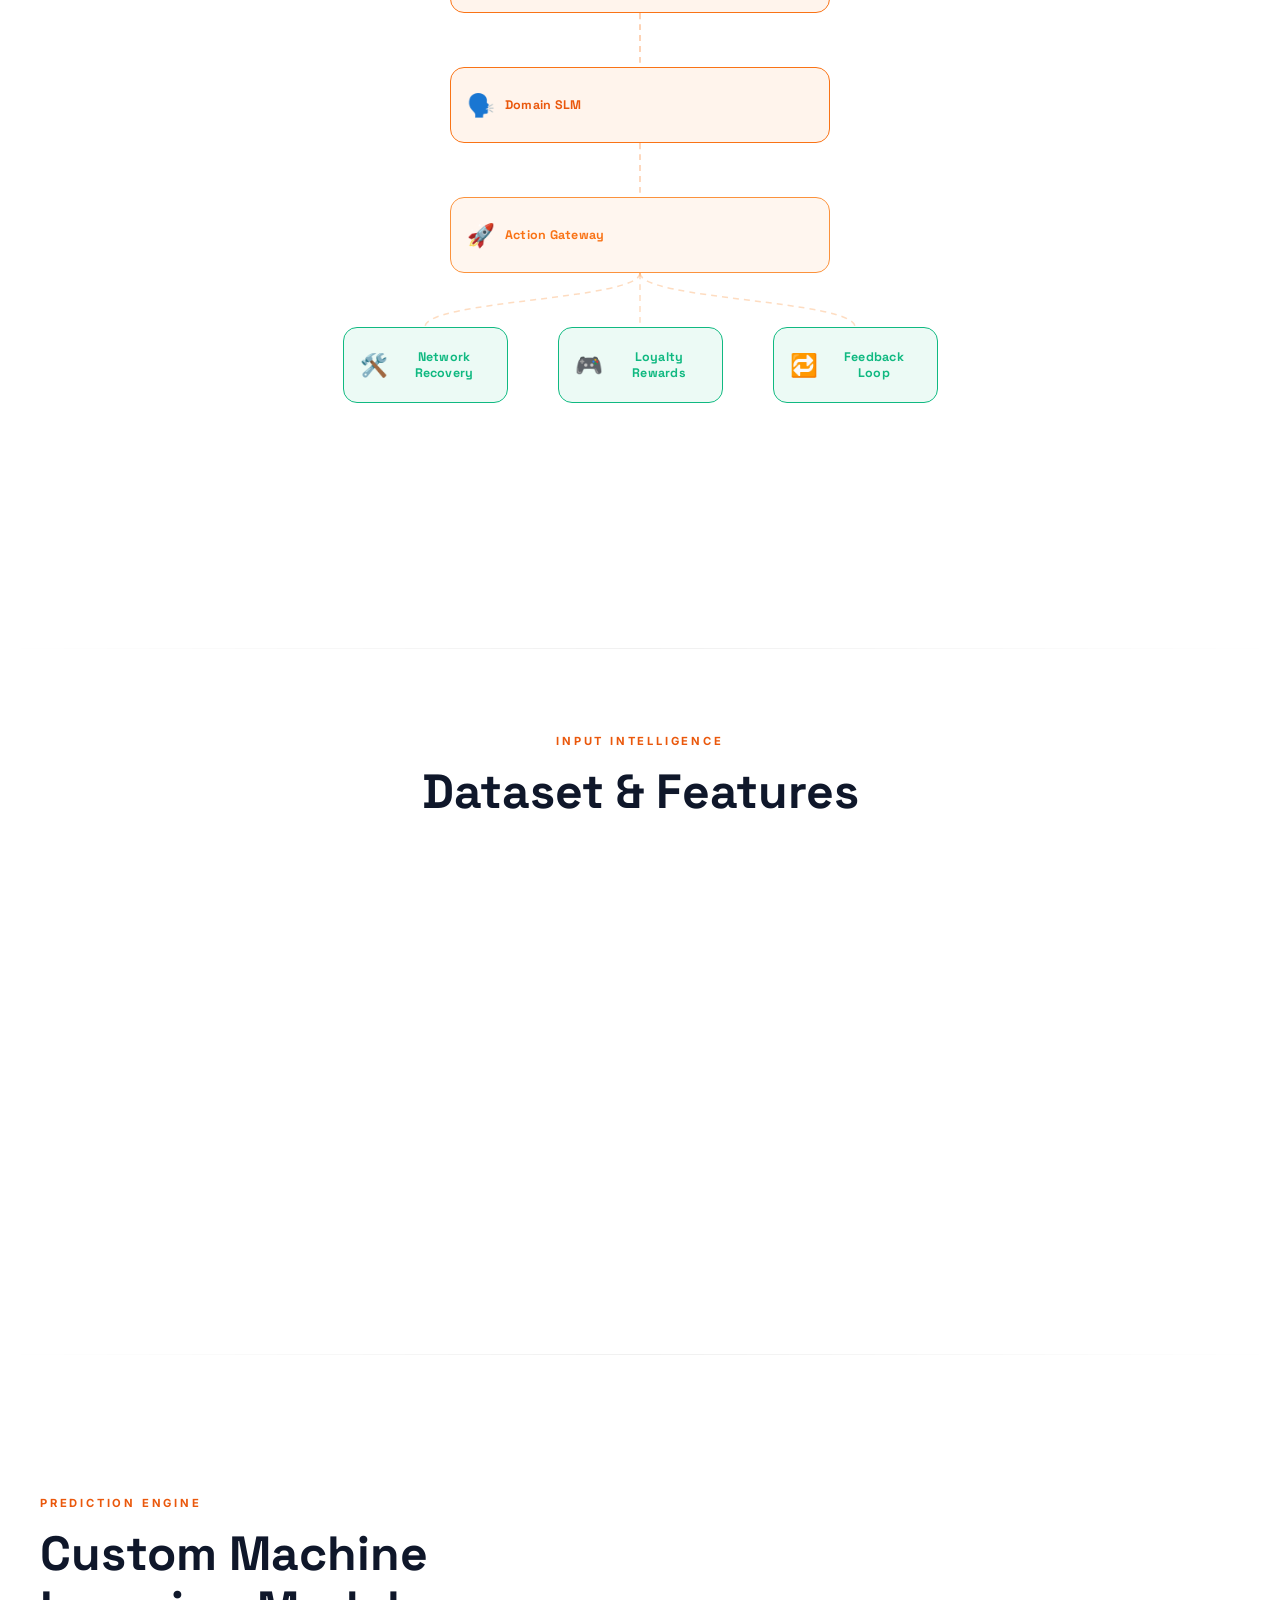
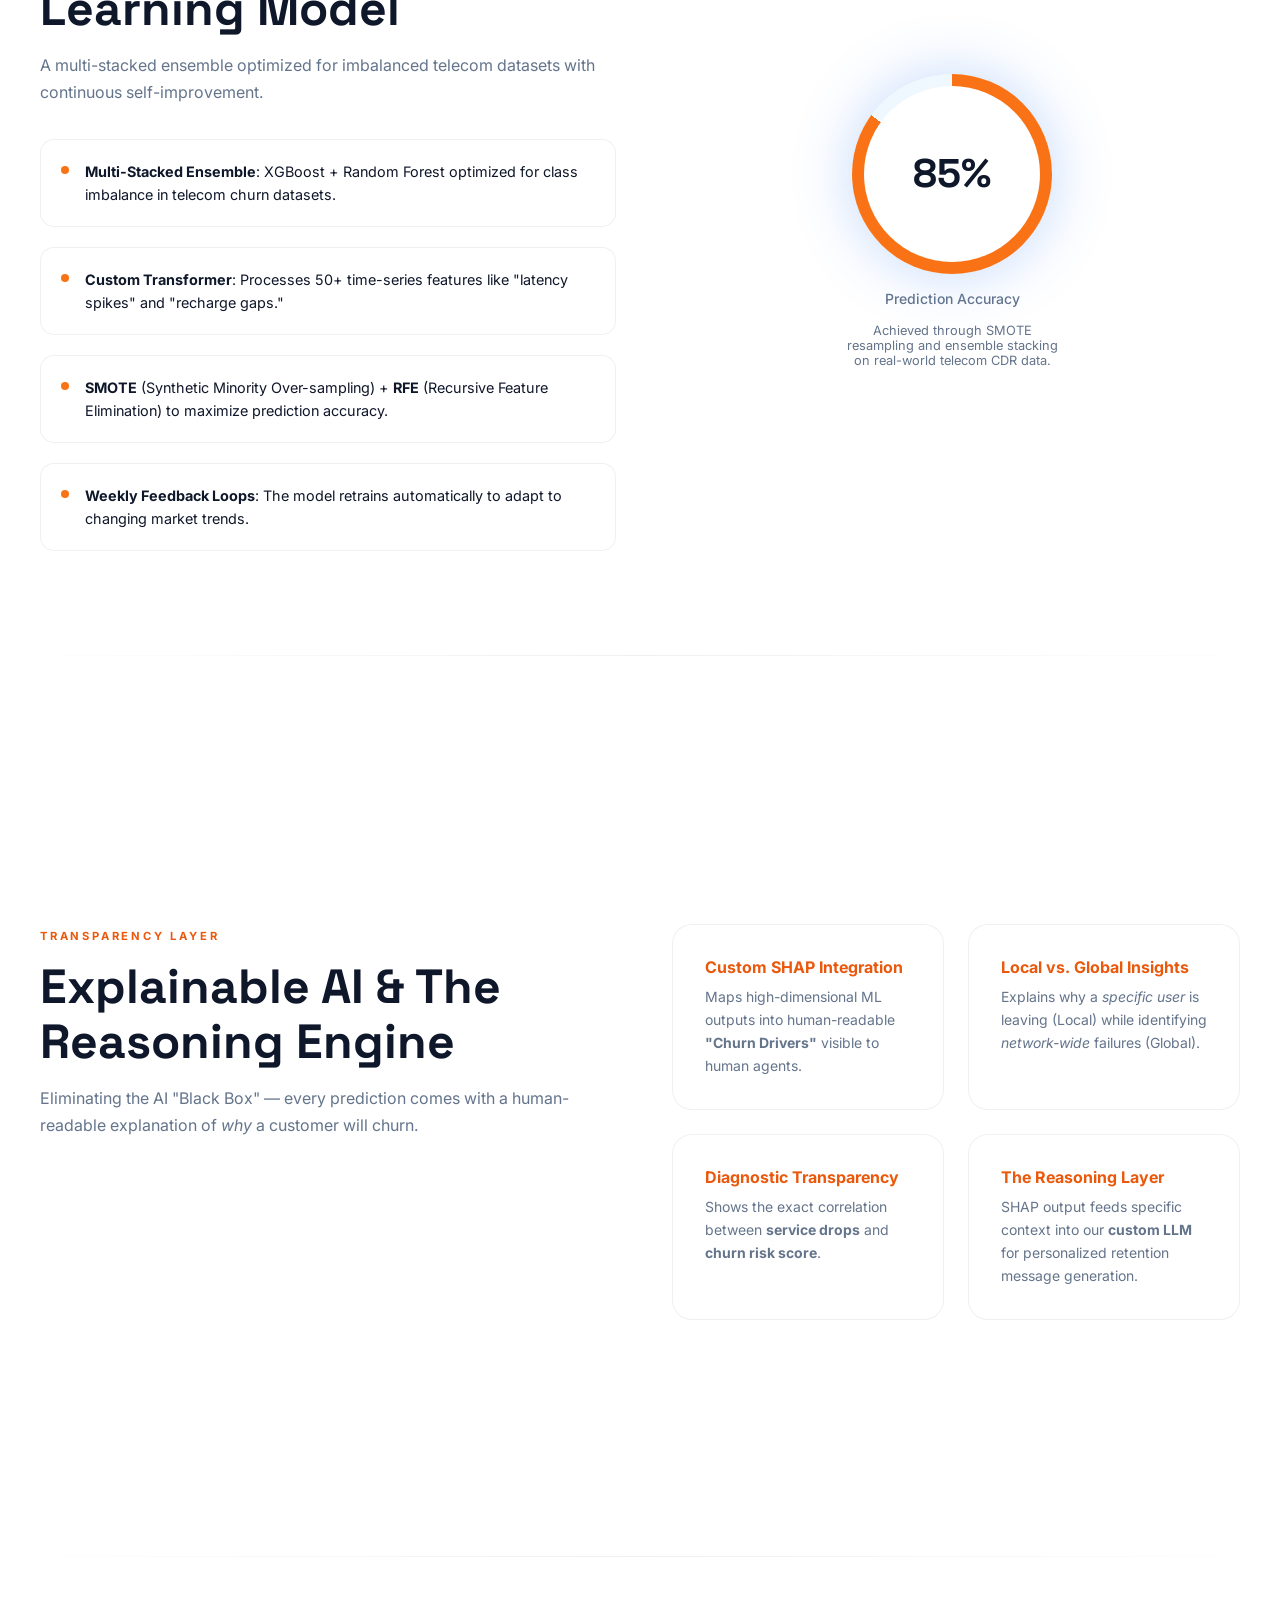
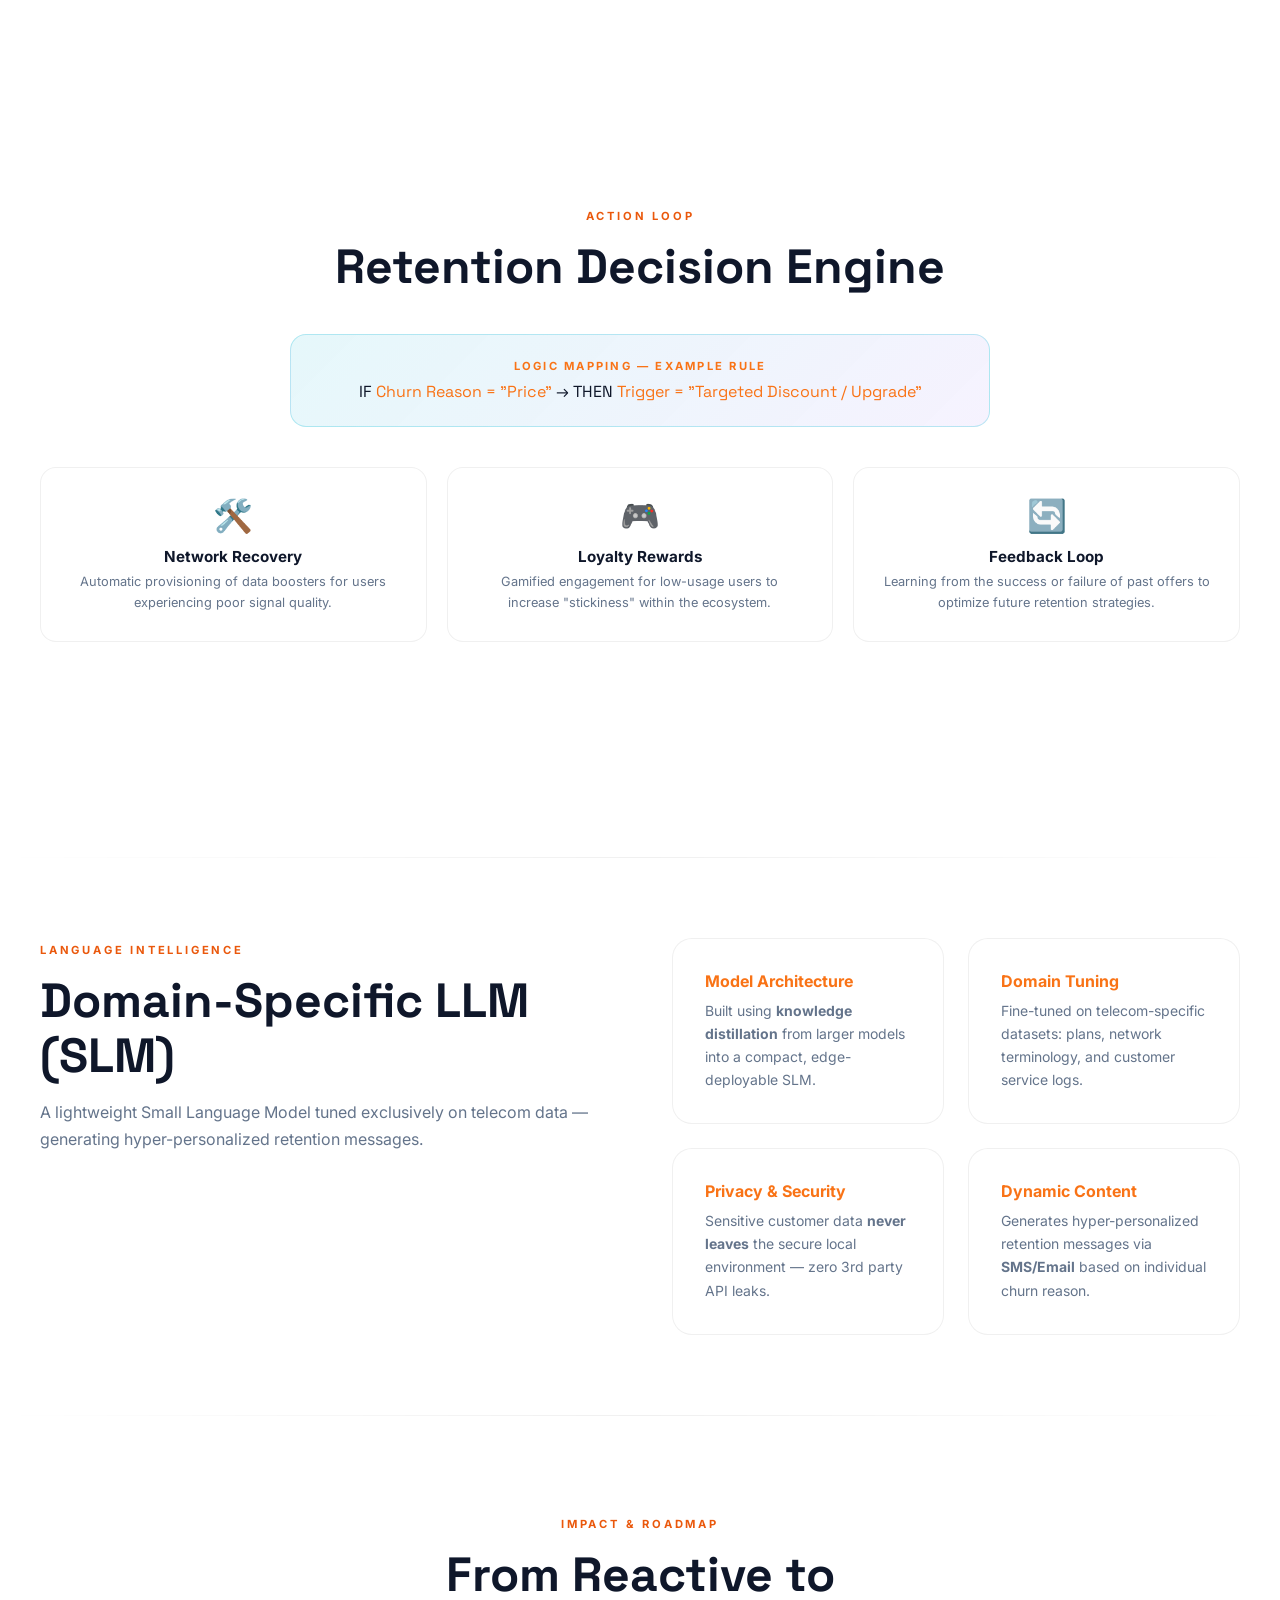
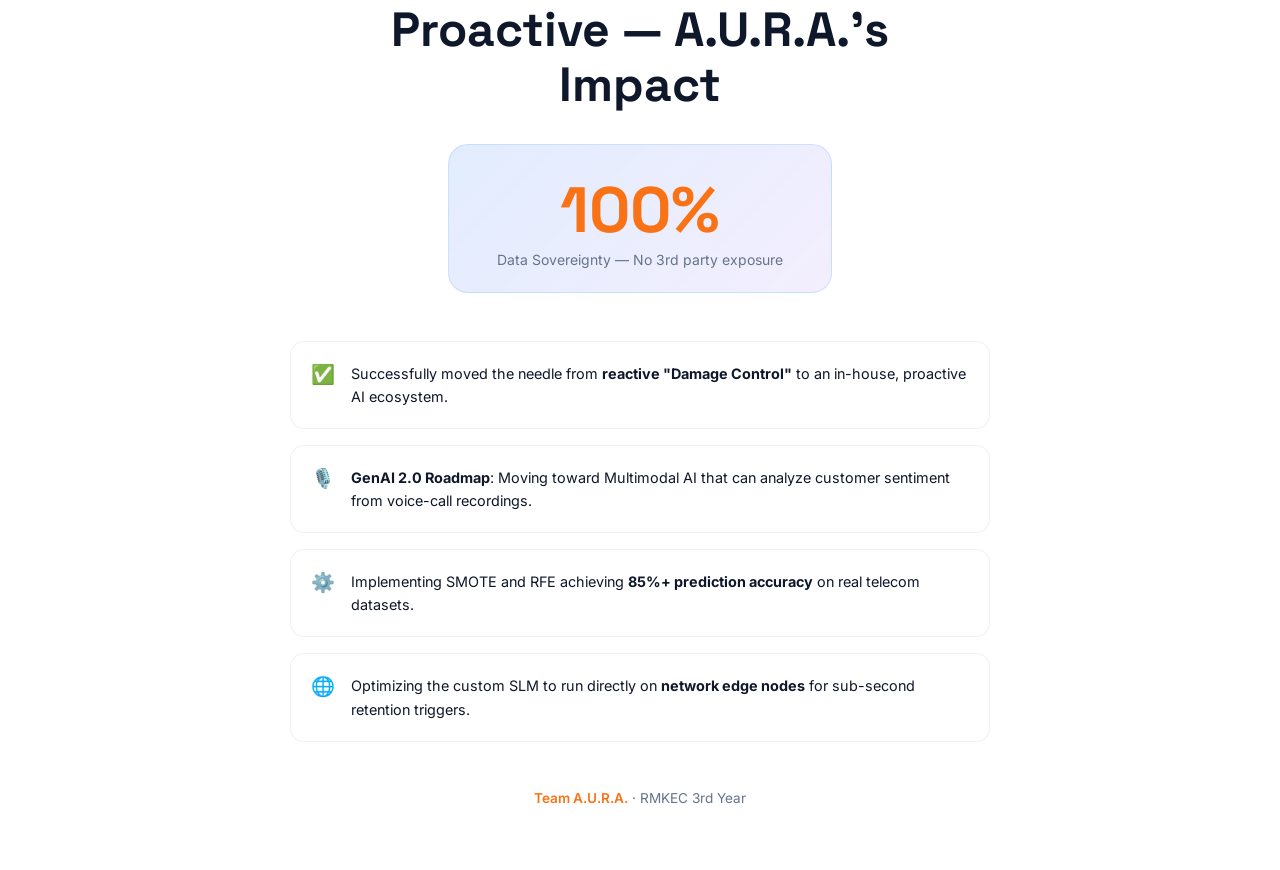
==== commit 60df3a1c: "UI: Add Behance project showcase section and update navigation" ====
--- a/index.html
+++ b/index.html
@@ -447,10 +447,11 @@
       <li><a href="#problem">Problem</a></li>
       <li><a href="#objective">Objectives</a></li>
       <li><a href="#solution">Solution</a></li>
+      <li><a href="#showcase">Showcase</a></li>
       <li><a href="#architecture">Architecture</a></li>
       <li><a href="#pipeline">Pipeline</a></li>
       <li><a href="#dataset">Dataset</a></li>
-      <li><a href="#mlmodel">ML Model</a></li>
+      <li><a href="#mlmodel">Model</a></li>
       <li><a href="#xai">XAI</a></li>
       <li><a href="#retention">RDE</a></li>
       <li><a href="#slm">SLM</a></li>
@@ -587,6 +588,31 @@
             <p>A platform that ingests <strong>live CDR</strong> (Call Detail Records) and generates retention actions.</p>
           </div>
         </div>
+      </div>
+    </div>
+  </section>
+
+  <div class="divider"></div>
+
+  <!-- ── SHOWCASE ── -->
+  <section id="showcase">
+    <div class="container" style="text-align:center;">
+      <div class="fade-in" style="margin-bottom: 3rem;">
+        <span class="sec-label">Product Design</span>
+        <h2 class="sec-title">Visual Showcase</h2>
+        <p class="sec-desc" style="margin: 0 auto;">Conceptual designs, wireframes, and high-fidelity mockups of the A.U.R.A. ecosystem.</p>
+      </div>
+      <div class="fade-in" style="
+        background: rgba(255, 255, 255, 0.03); 
+        border: 1px solid var(--border); 
+        border-radius: 32px; 
+        padding: 1.5rem; 
+        max-width: 900px; 
+        margin: 0 auto;
+        box-shadow: 0 20px 50px rgba(0,0,0,0.1);
+        backdrop-filter: blur(10px);
+      ">
+        <iframe src="https://www.behance.net/embed/project/239491035?ilo0=1" height="600" width="100%" allowfullscreen lazyload frameborder="0" allow="clipboard-write" refererPolicy="strict-origin-when-cross-origin" style="border-radius: 20px; border: none;"></iframe>
       </div>
     </div>
   </section>
@@ -1185,6 +1211,7 @@
       problem:     { color: '#ef4444', secondary: '#b91c1c' },
       objective:   { color: '#6366f1', secondary: '#4338ca' },
       solution:    { color: '#10b981', secondary: '#047857' },
+      showcase:    { color: '#8b5cf6', secondary: '#4f46e5' },
       architecture: { color: '#06b6d4', secondary: '#0e7490' },
       pipeline:    { color: '#06b6d4', secondary: '#0e7490' },
       dataset:     { color: '#f59e0b', secondary: '#b45309' },
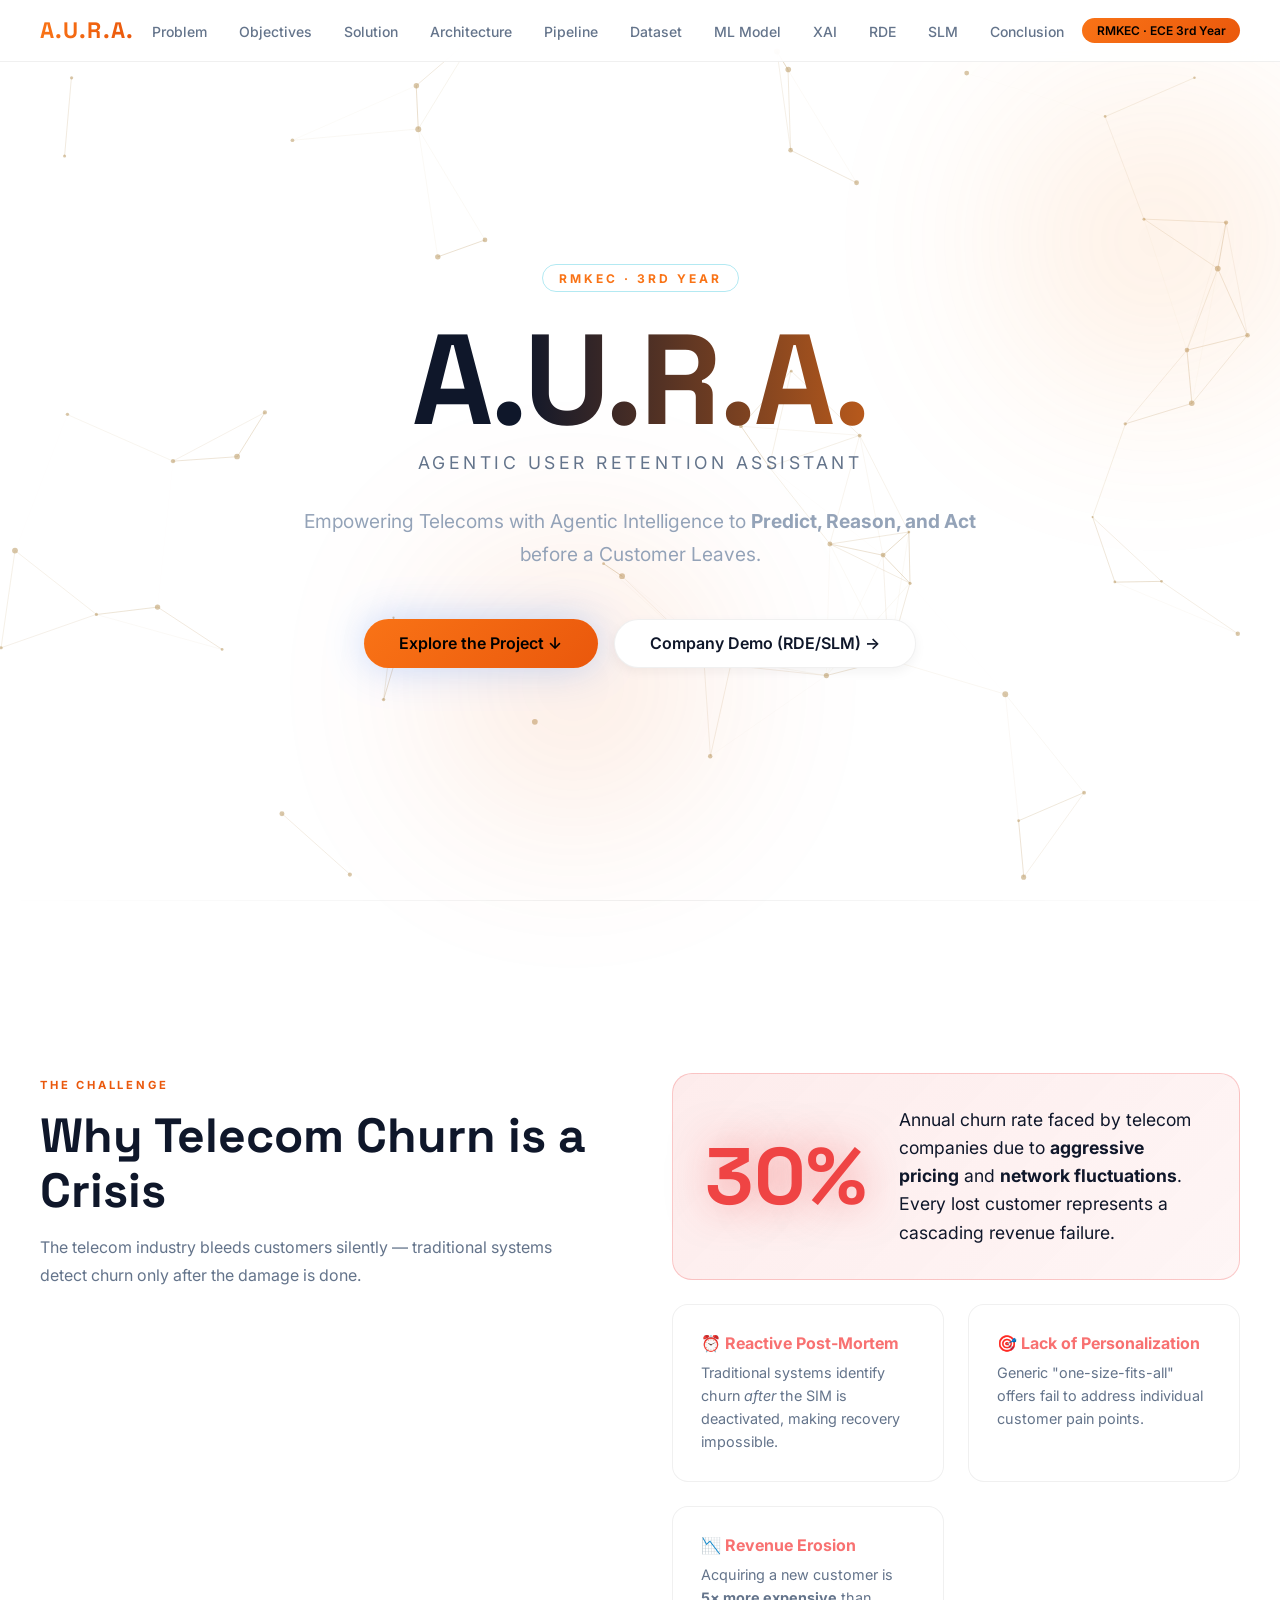
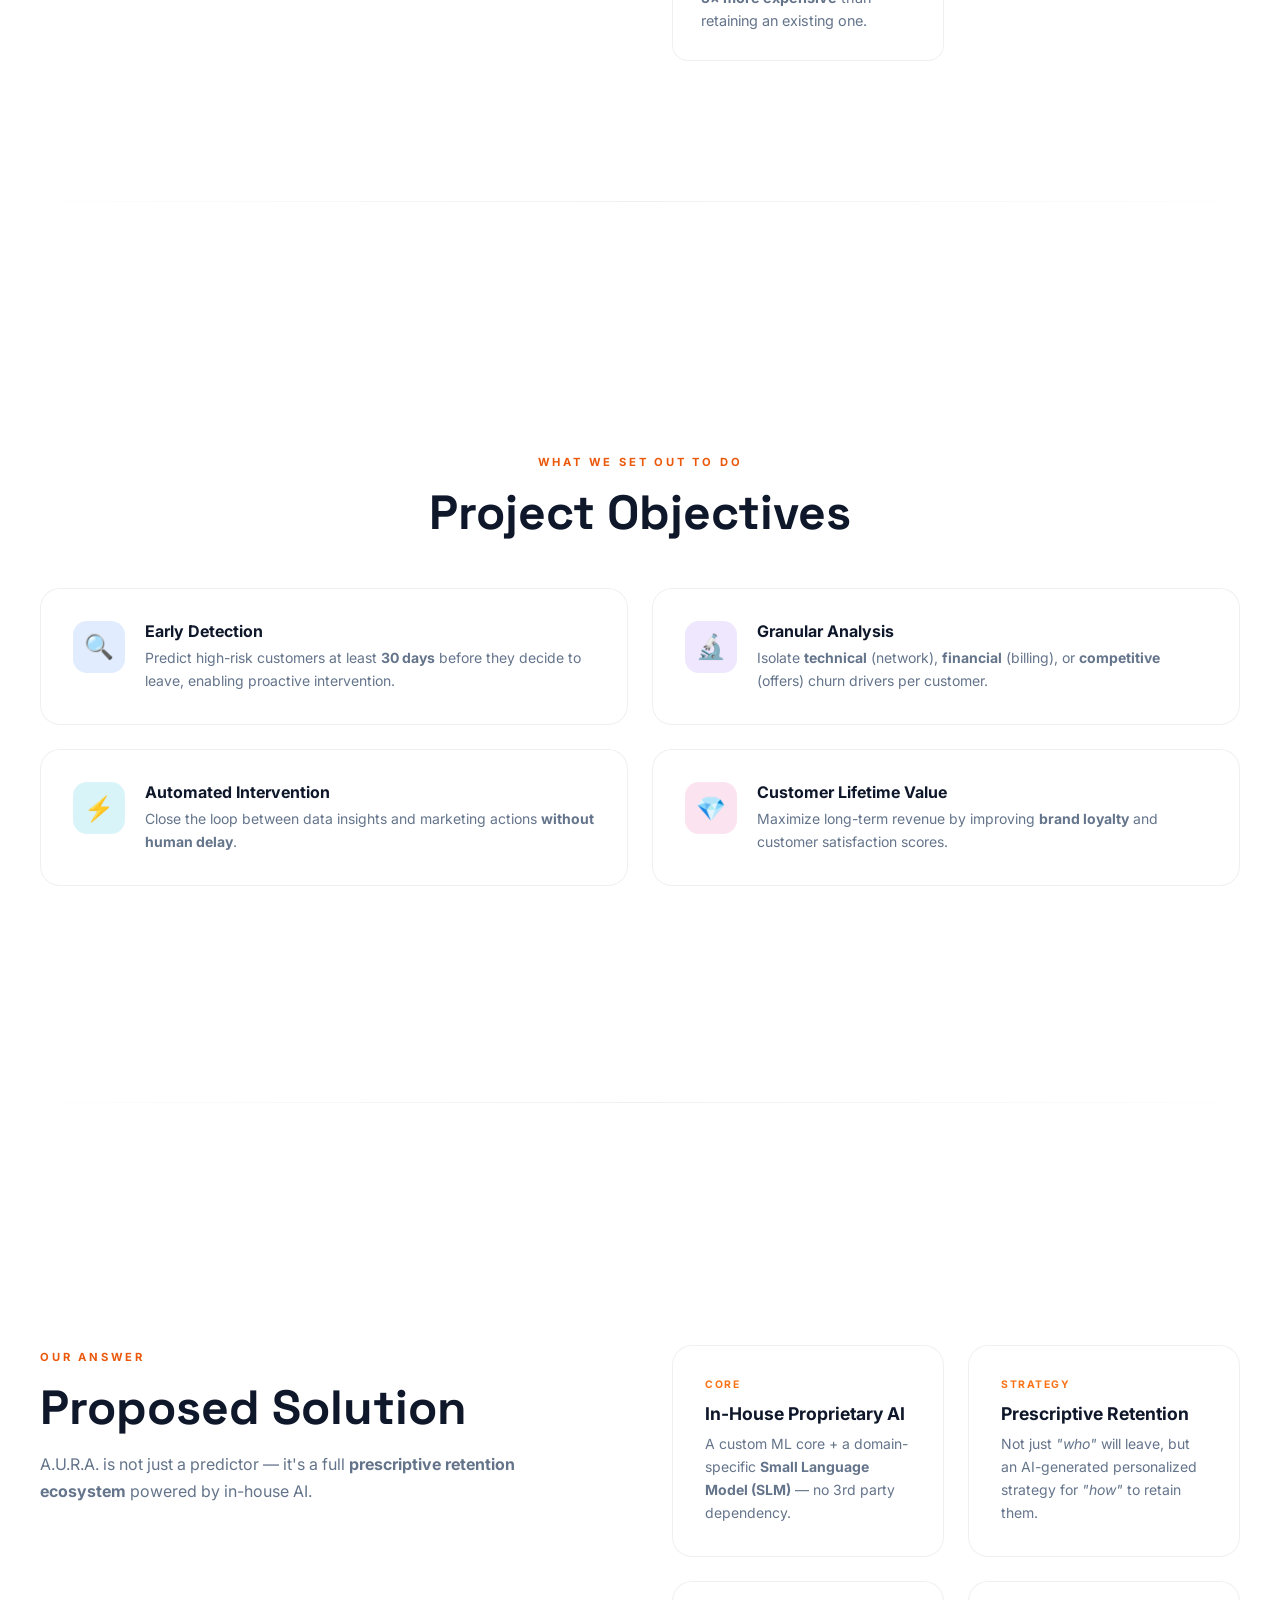
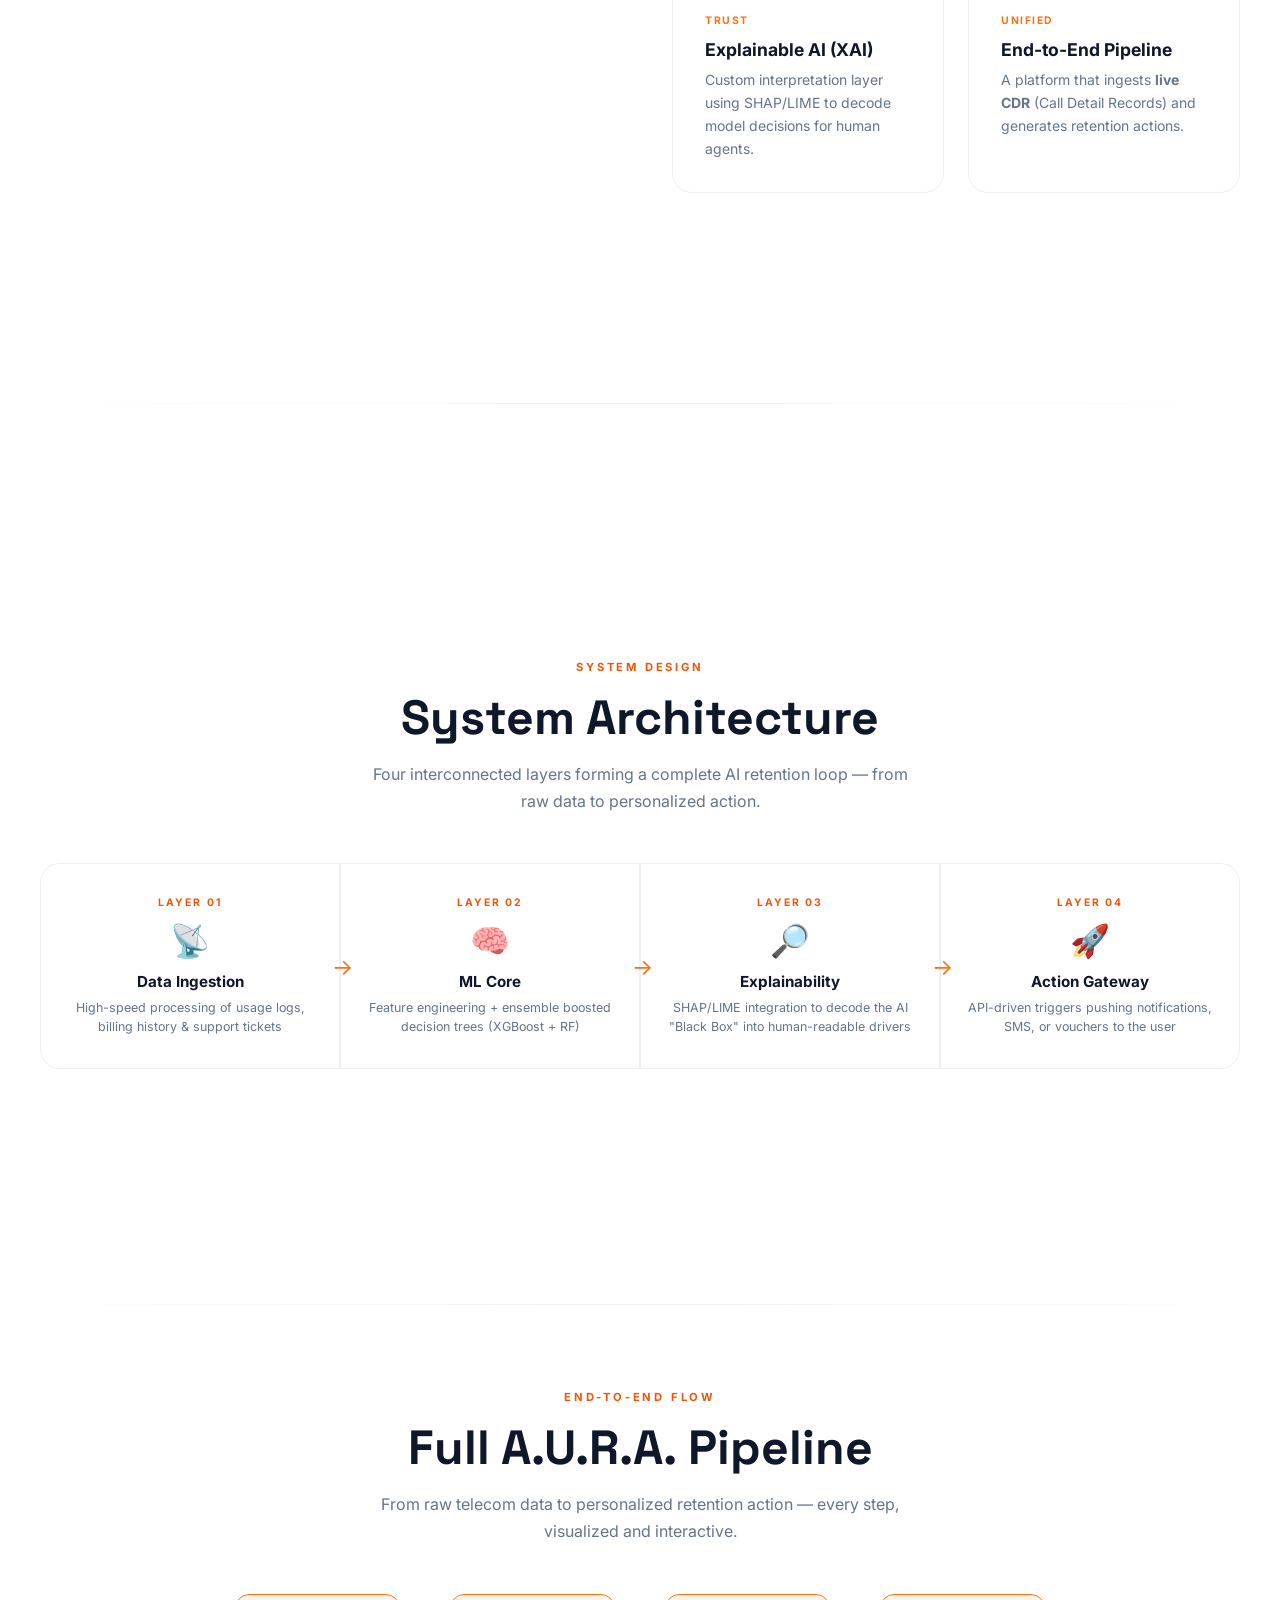
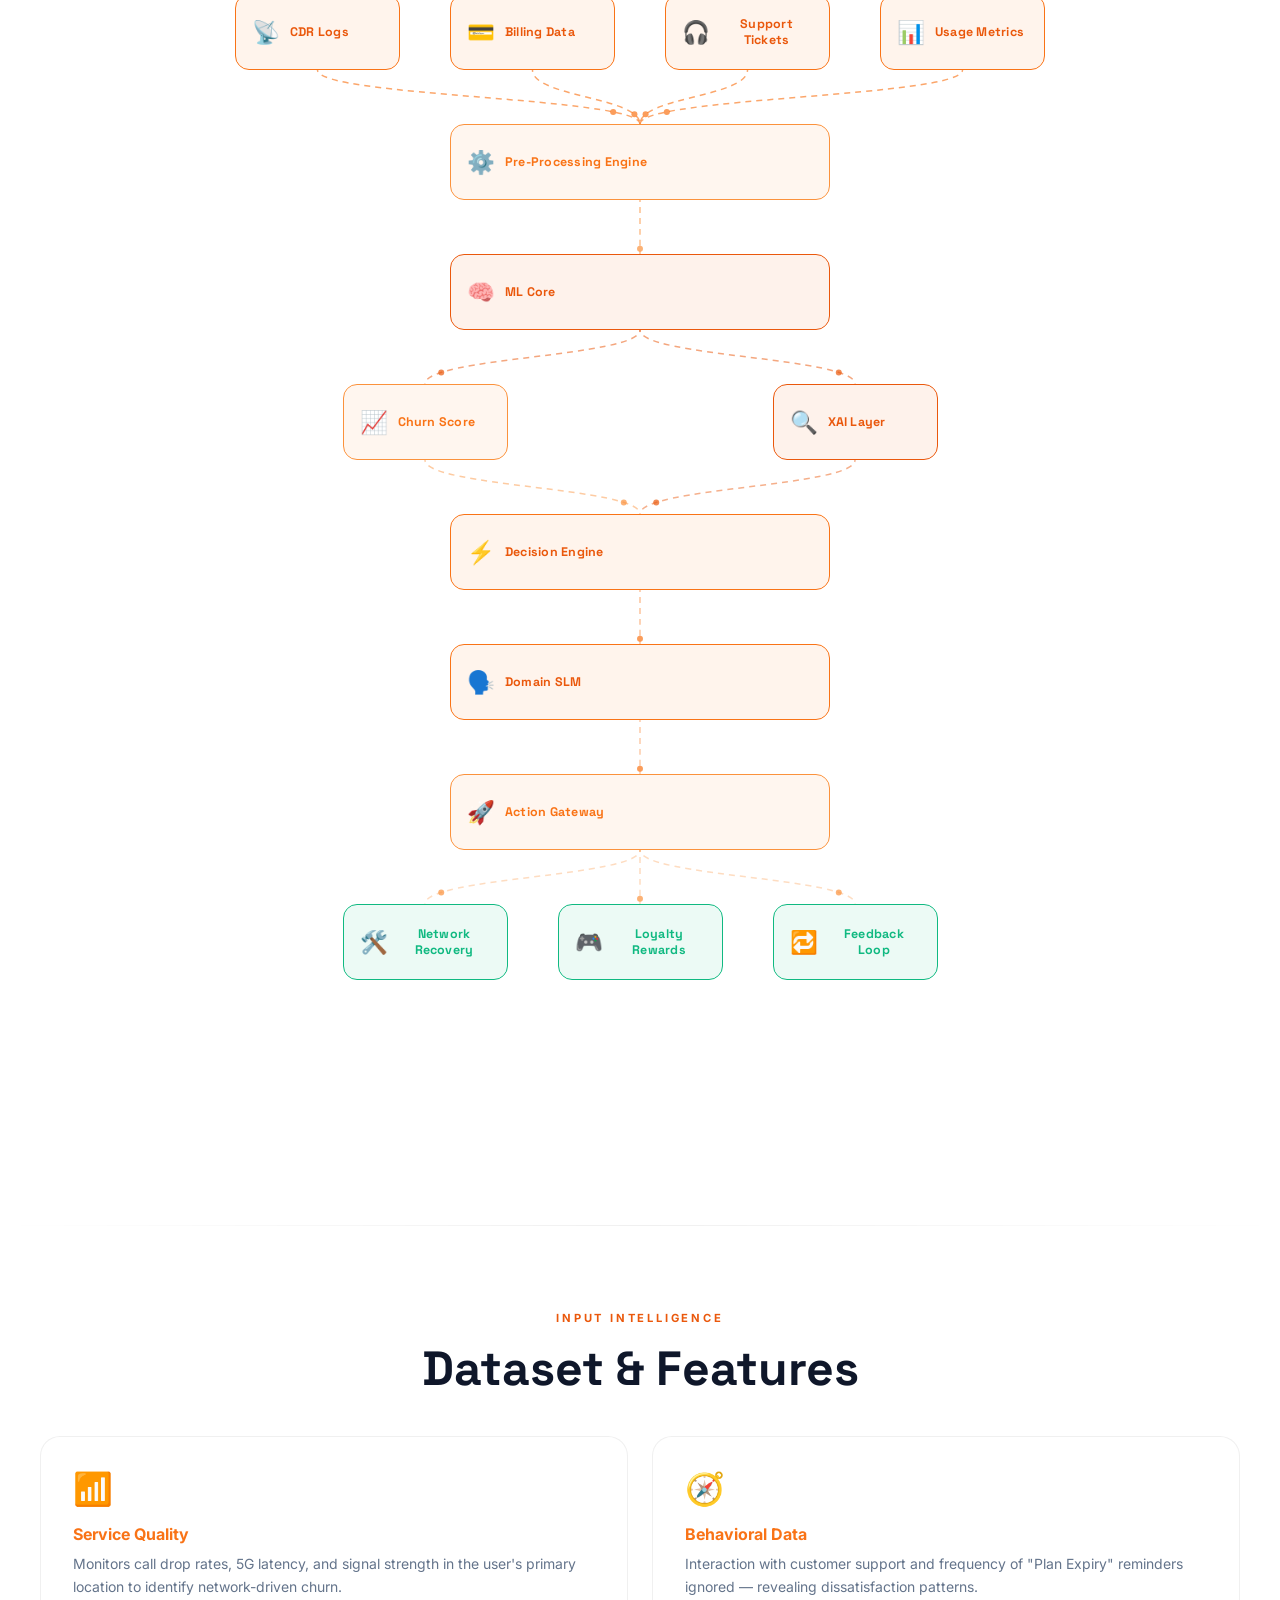
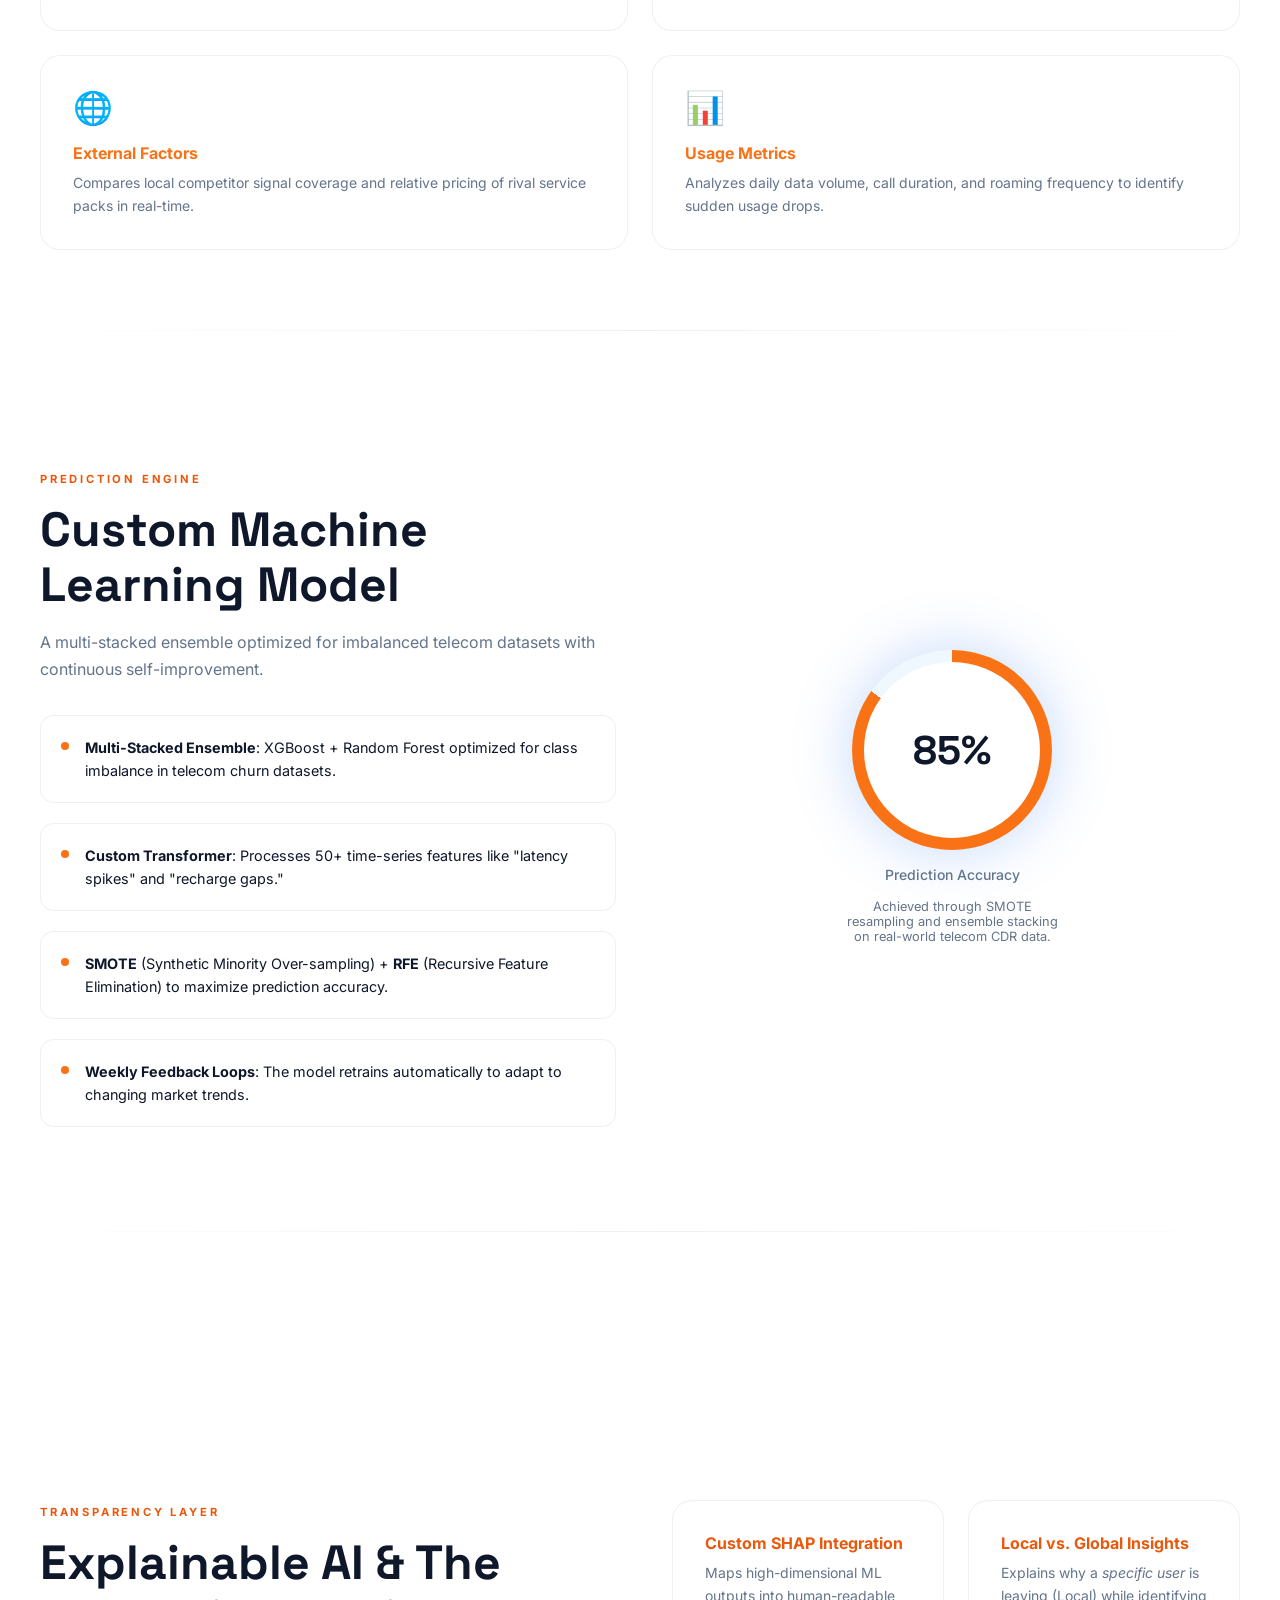
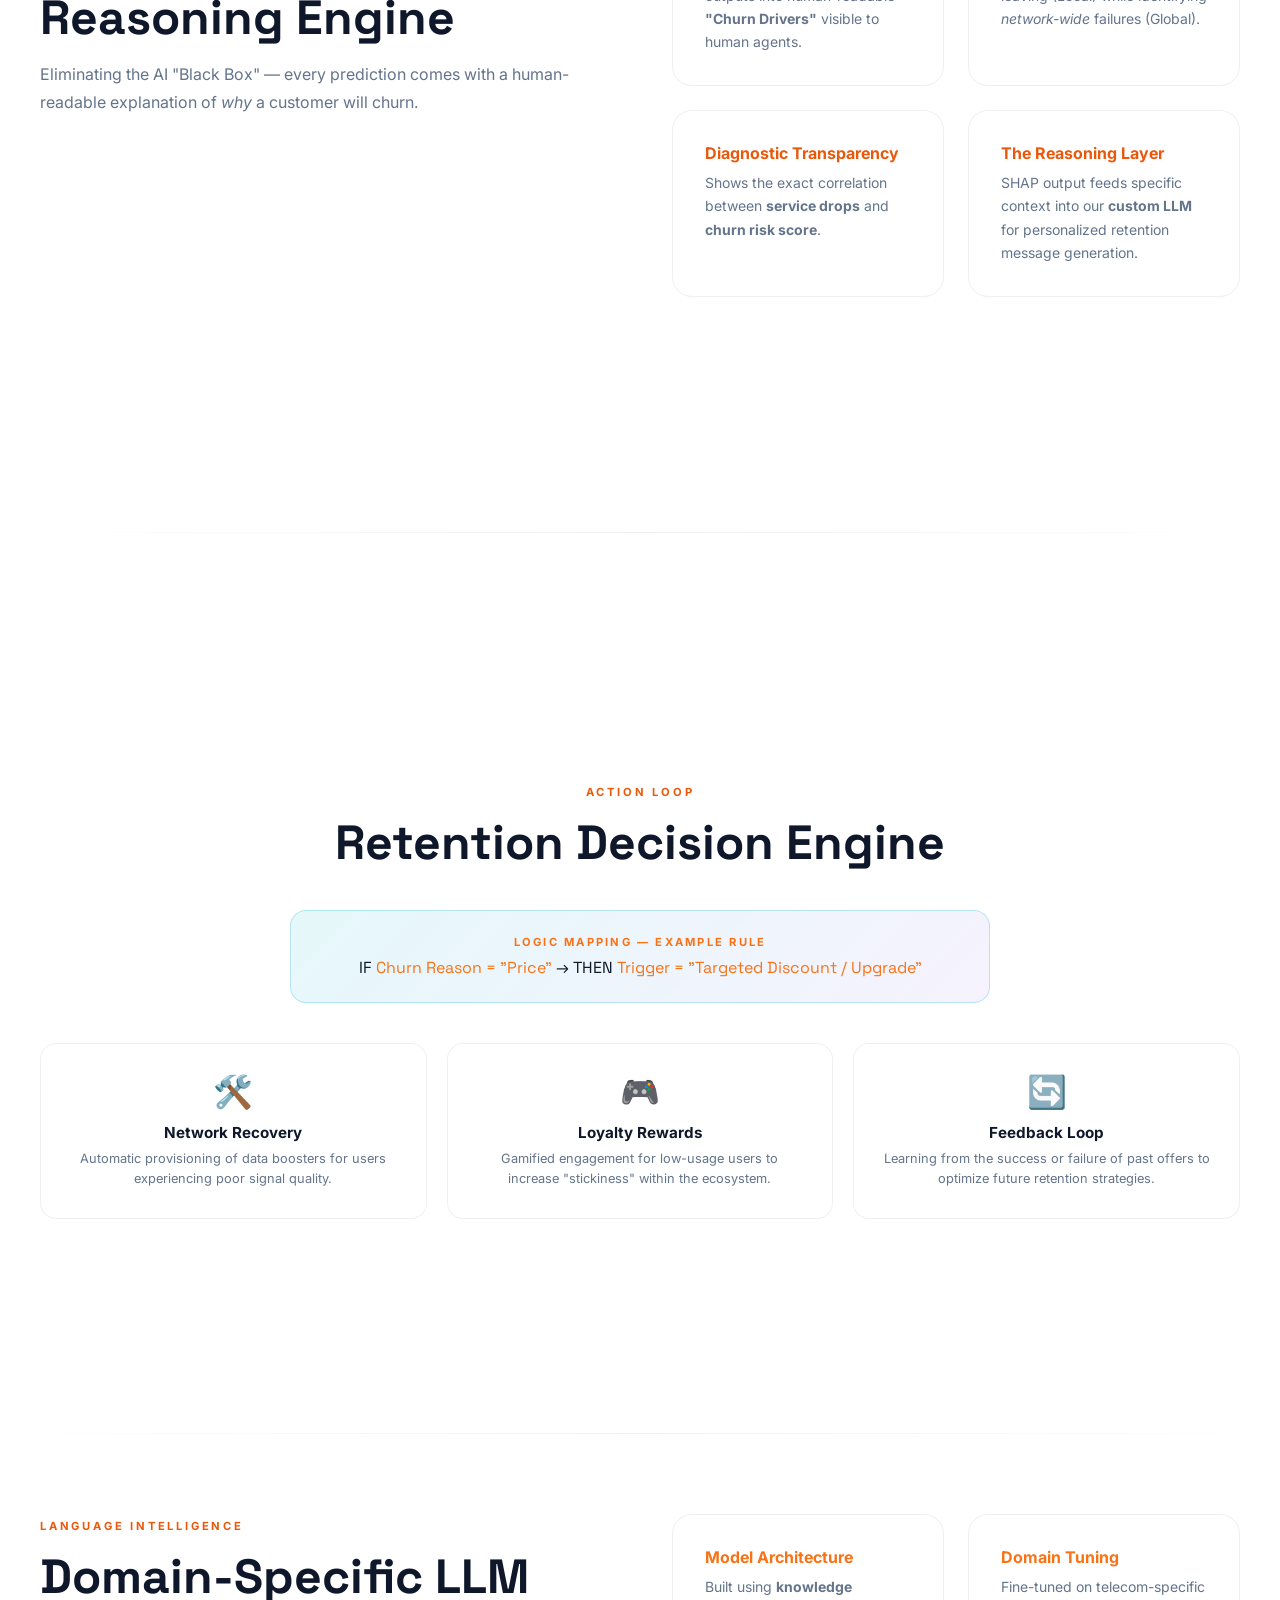
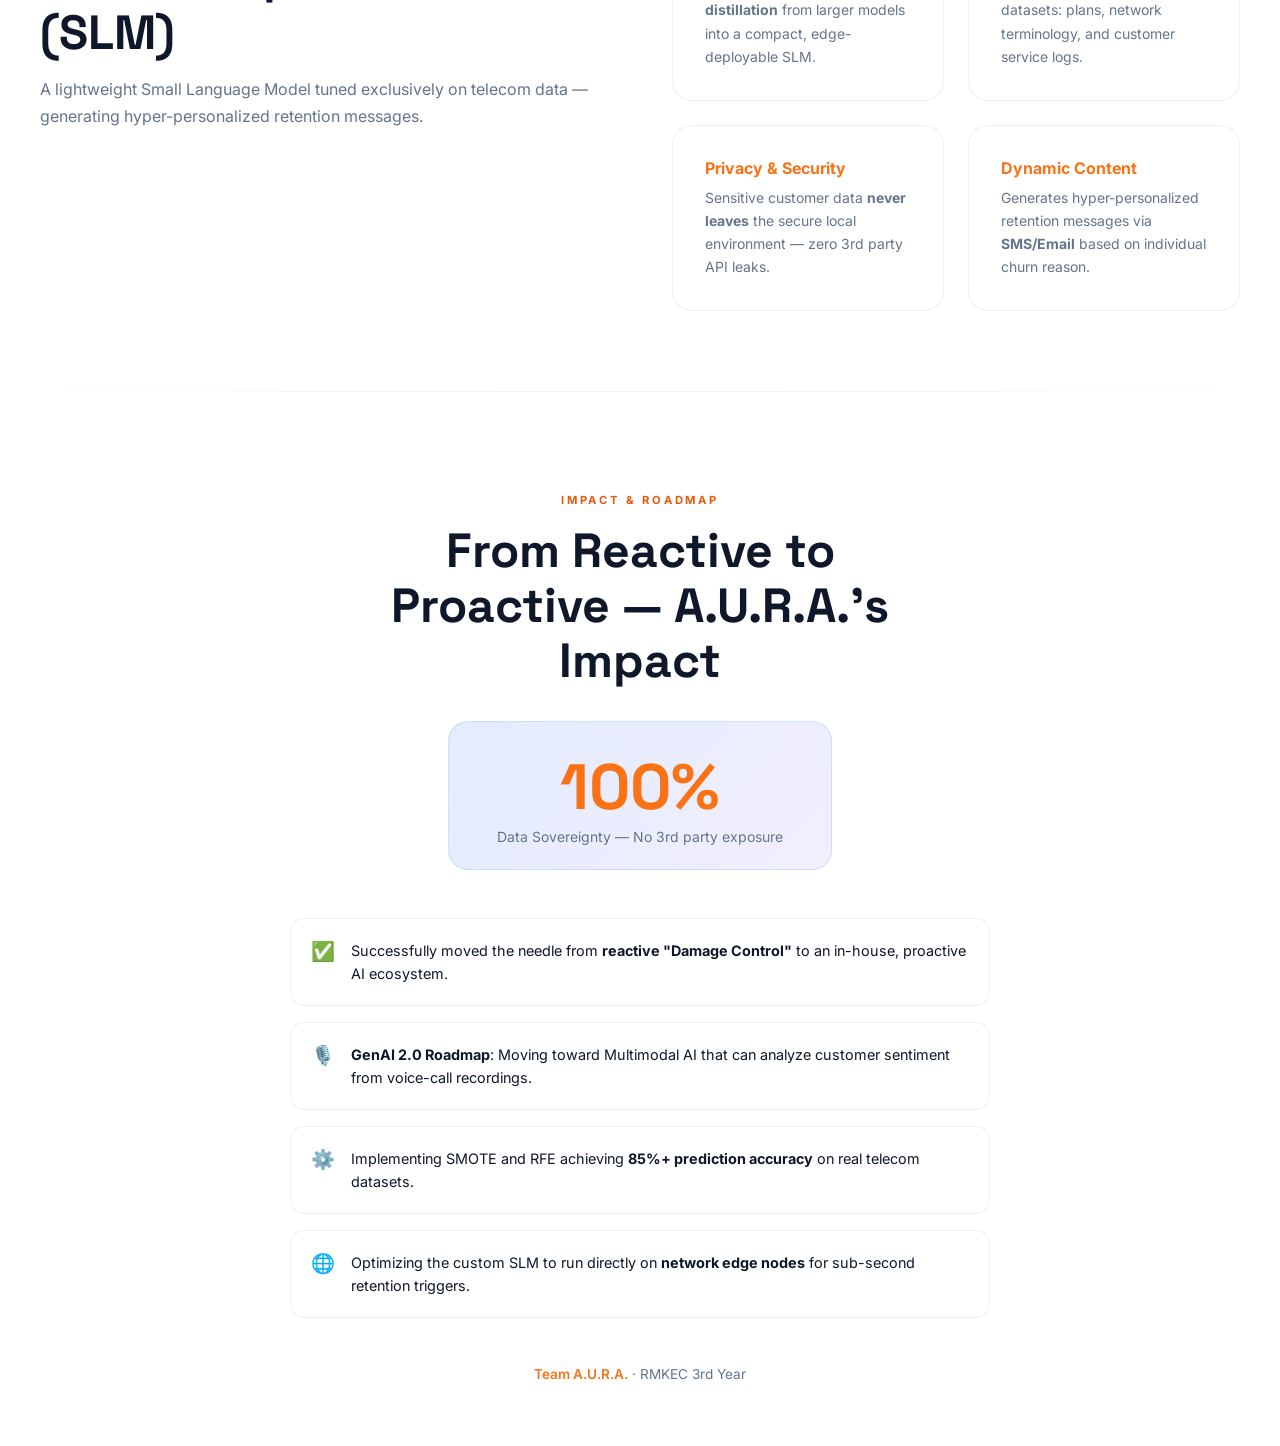
==== commit eb47daad: "Revert "UI: Add Behance project showcase section and update navigation" This reverts commit 60df3a1c" ====
--- a/index.html
+++ b/index.html
@@ -447,11 +447,10 @@
       <li><a href="#problem">Problem</a></li>
       <li><a href="#objective">Objectives</a></li>
       <li><a href="#solution">Solution</a></li>
-      <li><a href="#showcase">Showcase</a></li>
       <li><a href="#architecture">Architecture</a></li>
       <li><a href="#pipeline">Pipeline</a></li>
       <li><a href="#dataset">Dataset</a></li>
-      <li><a href="#mlmodel">Model</a></li>
+      <li><a href="#mlmodel">ML Model</a></li>
       <li><a href="#xai">XAI</a></li>
       <li><a href="#retention">RDE</a></li>
       <li><a href="#slm">SLM</a></li>
@@ -588,31 +587,6 @@
             <p>A platform that ingests <strong>live CDR</strong> (Call Detail Records) and generates retention actions.</p>
           </div>
         </div>
-      </div>
-    </div>
-  </section>
-
-  <div class="divider"></div>
-
-  <!-- ── SHOWCASE ── -->
-  <section id="showcase">
-    <div class="container" style="text-align:center;">
-      <div class="fade-in" style="margin-bottom: 3rem;">
-        <span class="sec-label">Product Design</span>
-        <h2 class="sec-title">Visual Showcase</h2>
-        <p class="sec-desc" style="margin: 0 auto;">Conceptual designs, wireframes, and high-fidelity mockups of the A.U.R.A. ecosystem.</p>
-      </div>
-      <div class="fade-in" style="
-        background: rgba(255, 255, 255, 0.03); 
-        border: 1px solid var(--border); 
-        border-radius: 32px; 
-        padding: 1.5rem; 
-        max-width: 900px; 
-        margin: 0 auto;
-        box-shadow: 0 20px 50px rgba(0,0,0,0.1);
-        backdrop-filter: blur(10px);
-      ">
-        <iframe src="https://www.behance.net/embed/project/239491035?ilo0=1" height="600" width="100%" allowfullscreen lazyload frameborder="0" allow="clipboard-write" refererPolicy="strict-origin-when-cross-origin" style="border-radius: 20px; border: none;"></iframe>
       </div>
     </div>
   </section>
@@ -1211,7 +1185,6 @@
       problem:     { color: '#ef4444', secondary: '#b91c1c' },
       objective:   { color: '#6366f1', secondary: '#4338ca' },
       solution:    { color: '#10b981', secondary: '#047857' },
-      showcase:    { color: '#8b5cf6', secondary: '#4f46e5' },
       architecture: { color: '#06b6d4', secondary: '#0e7490' },
       pipeline:    { color: '#06b6d4', secondary: '#0e7490' },
       dataset:     { color: '#f59e0b', secondary: '#b45309' },
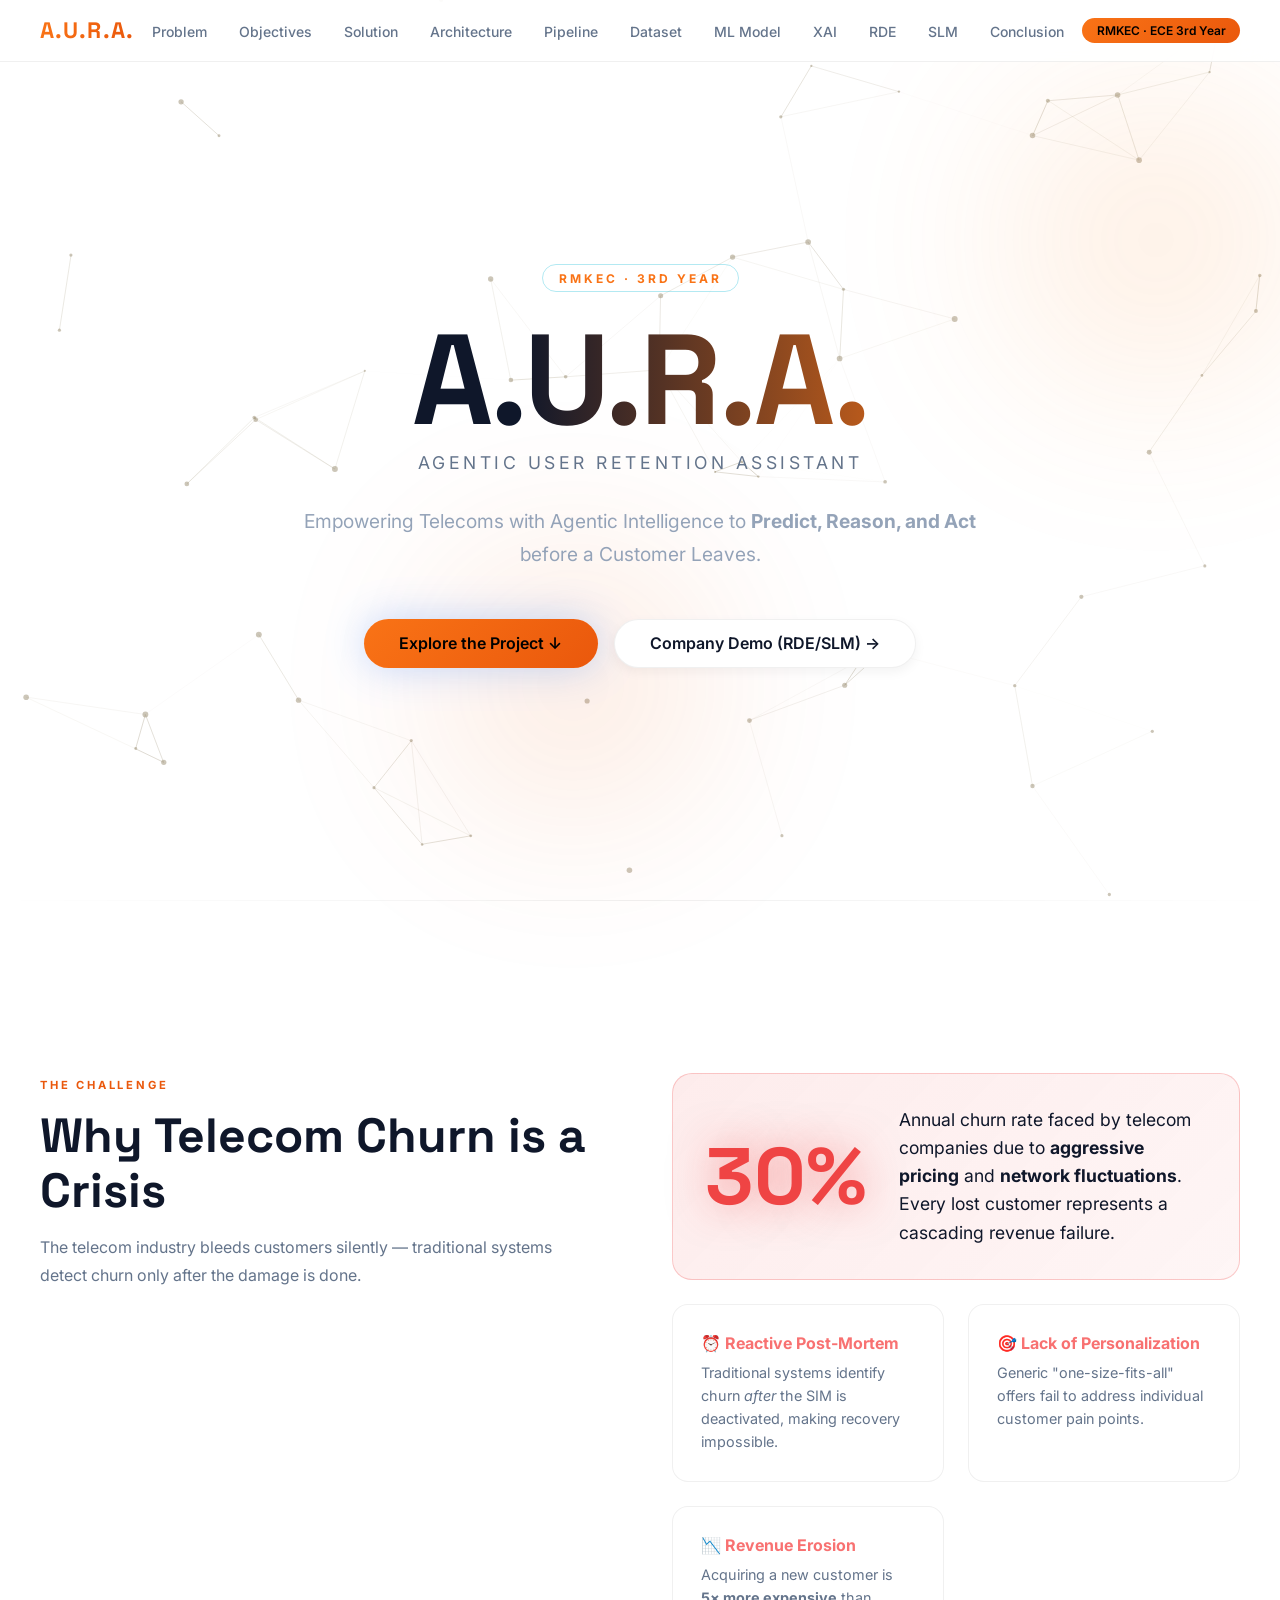
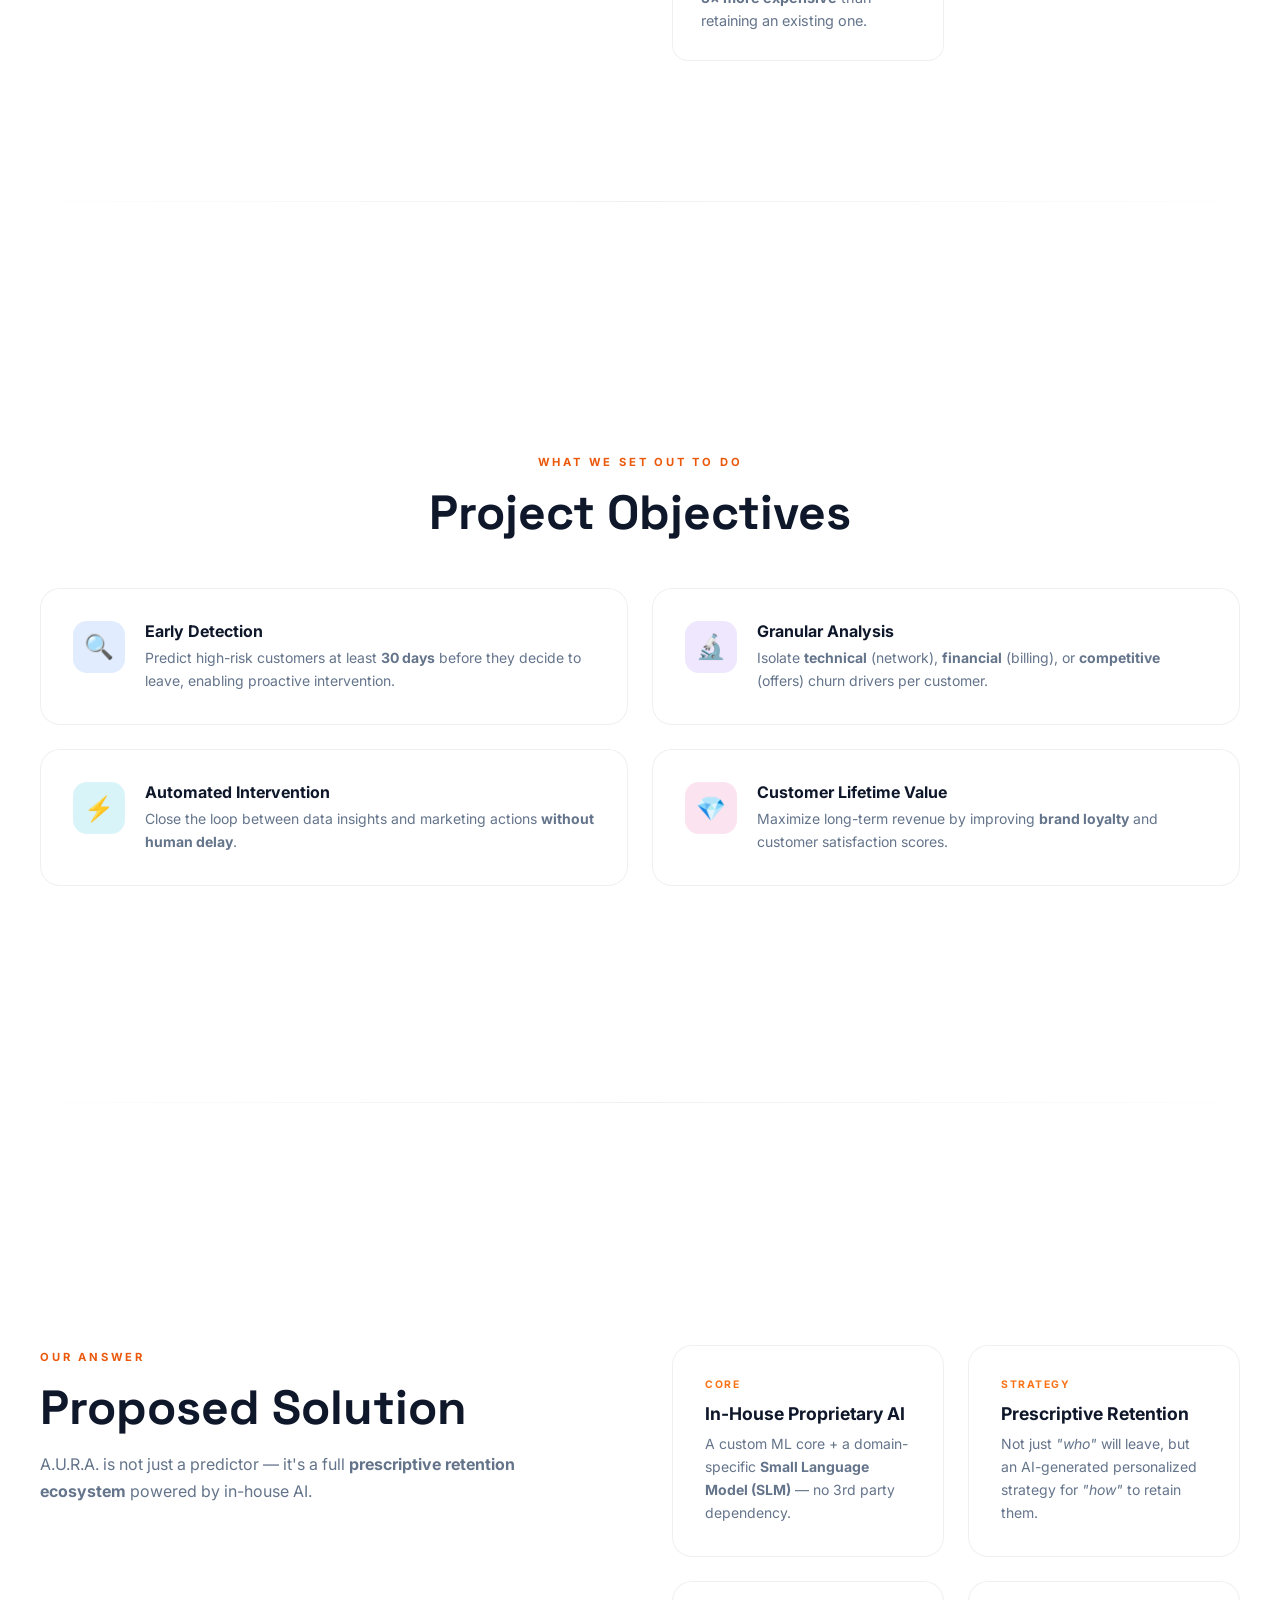
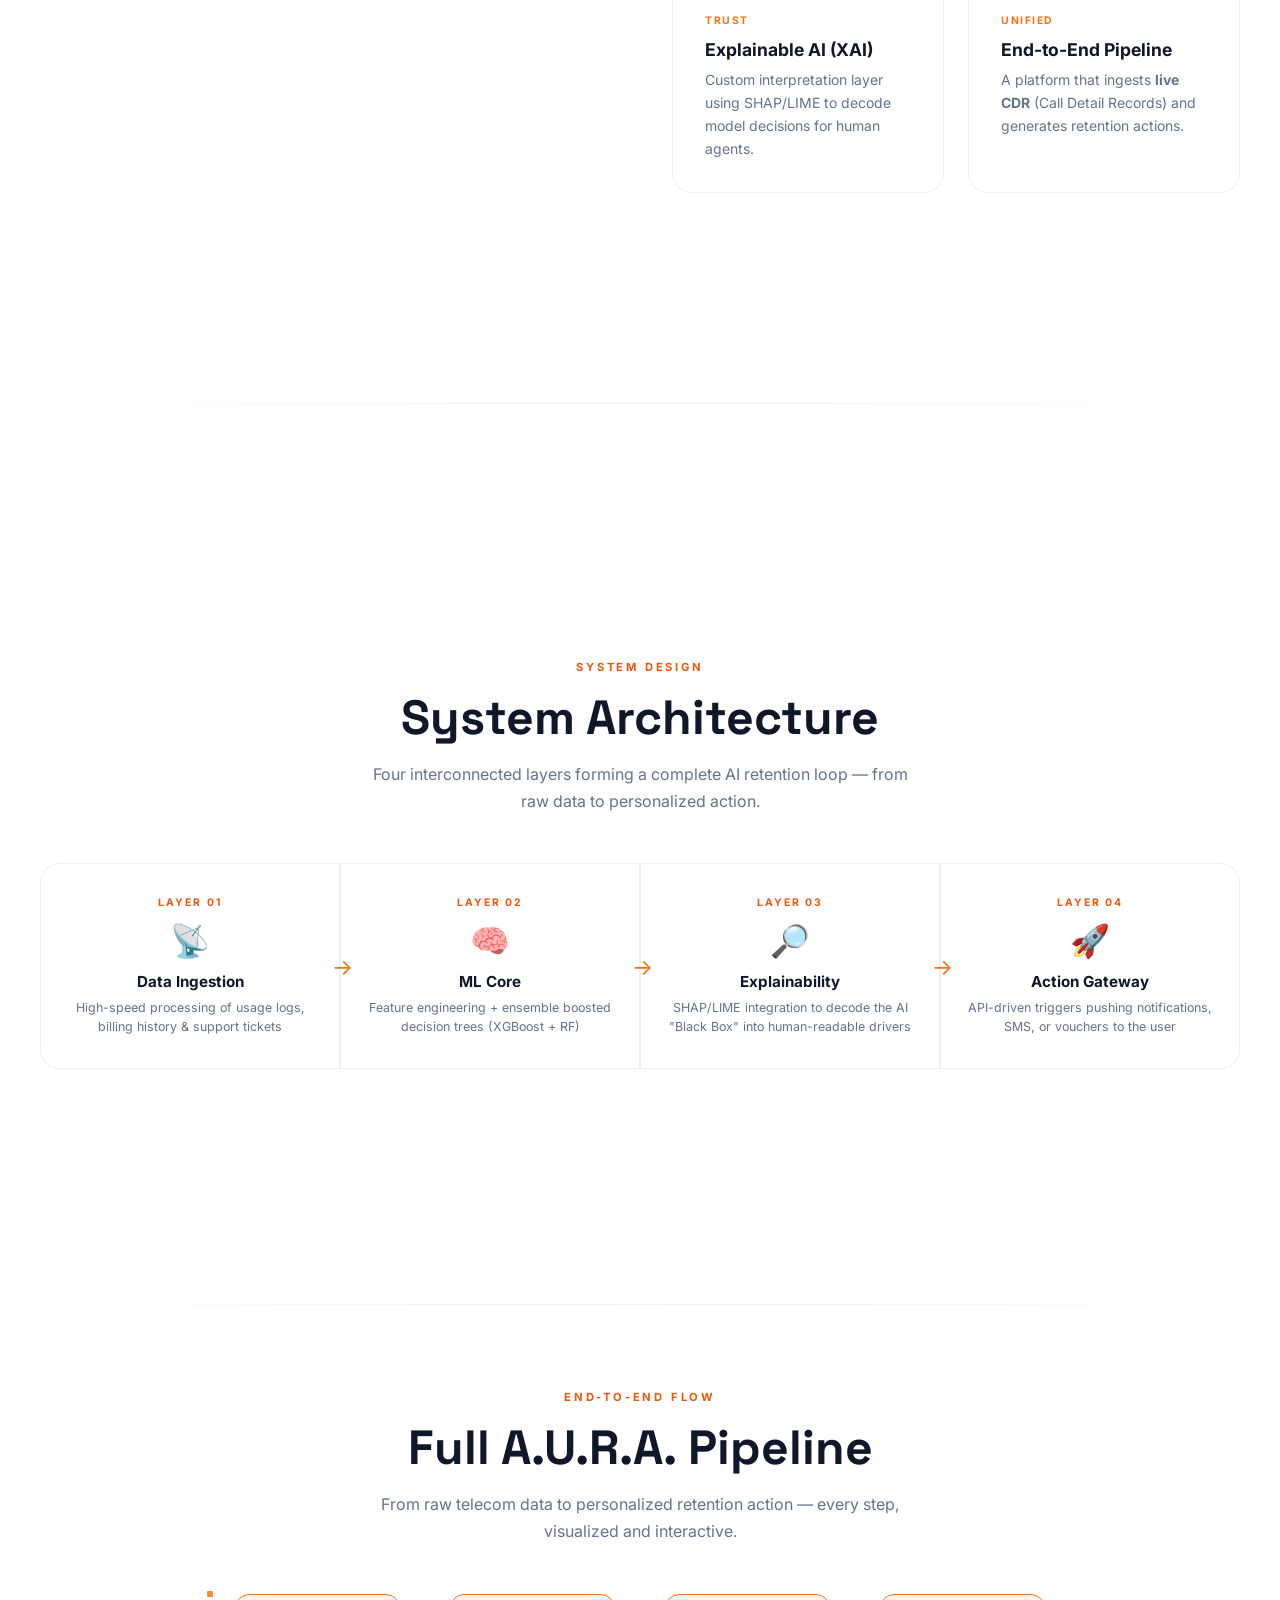
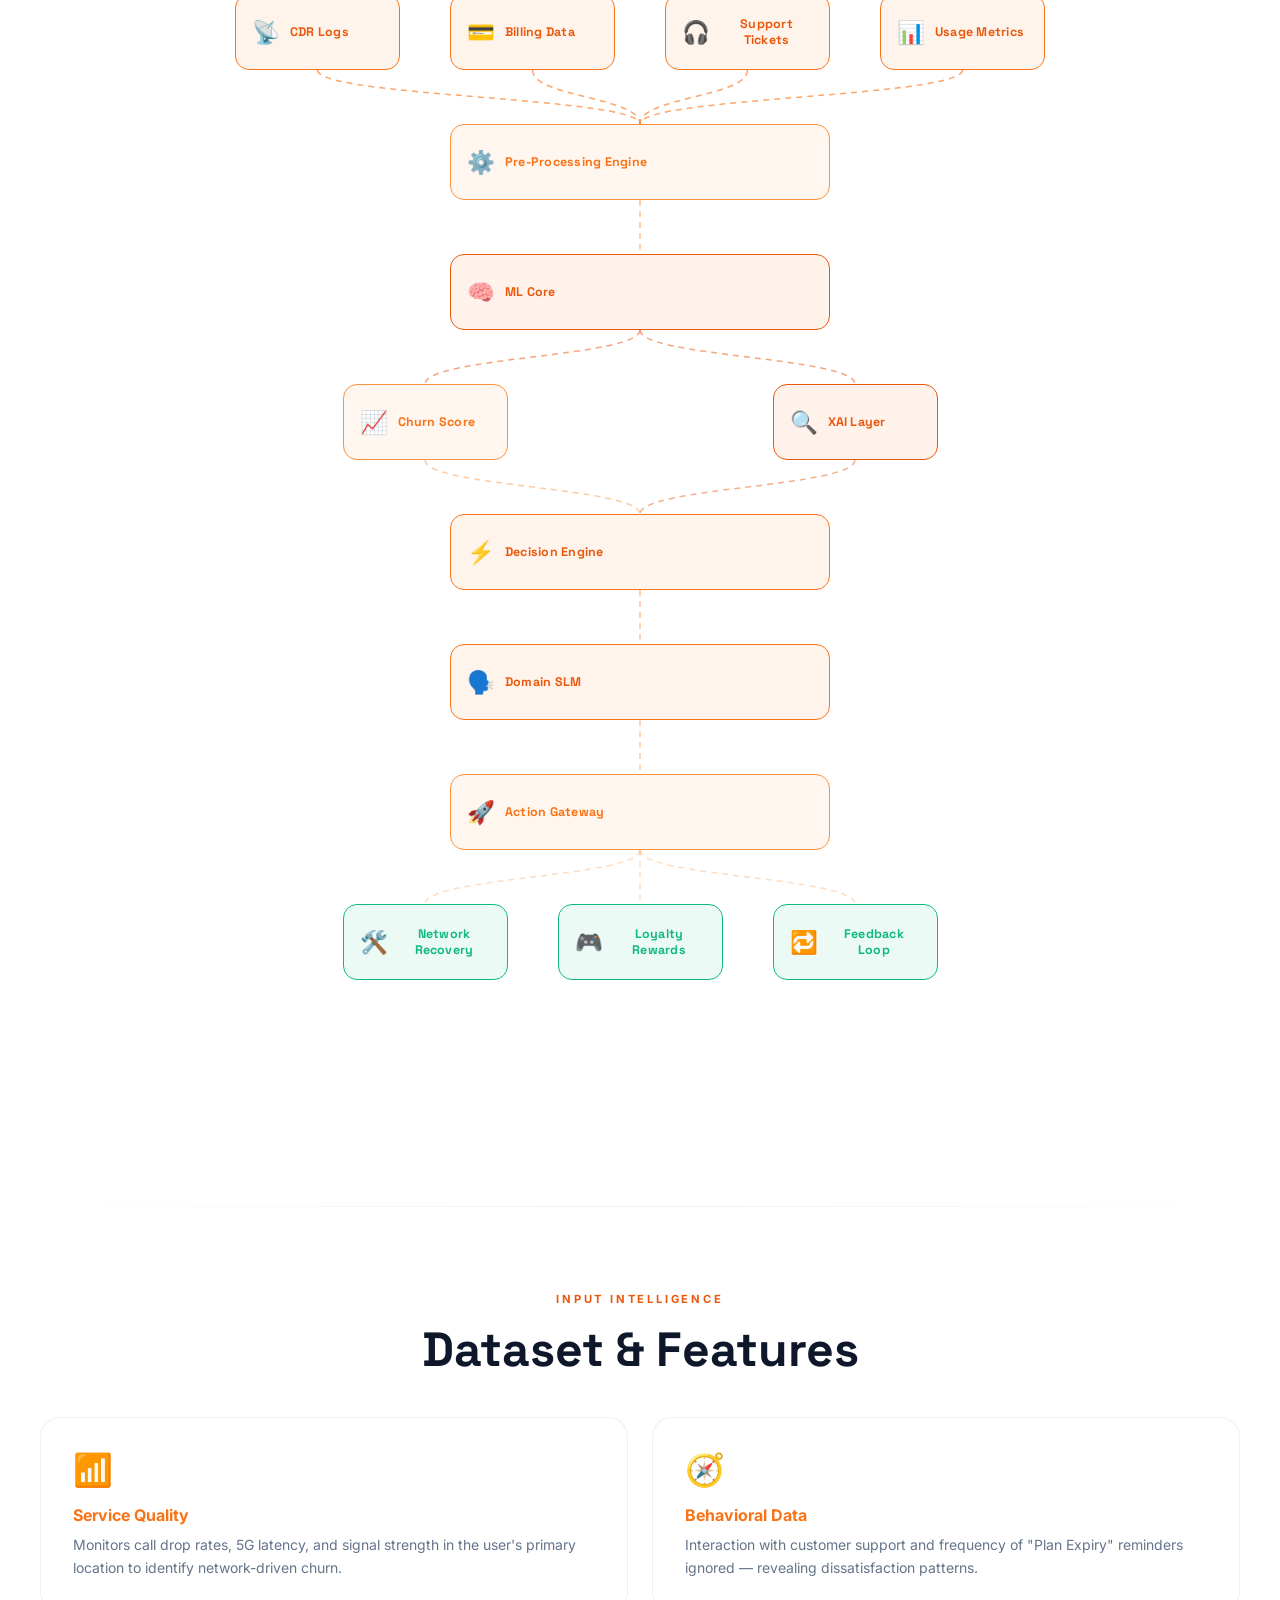
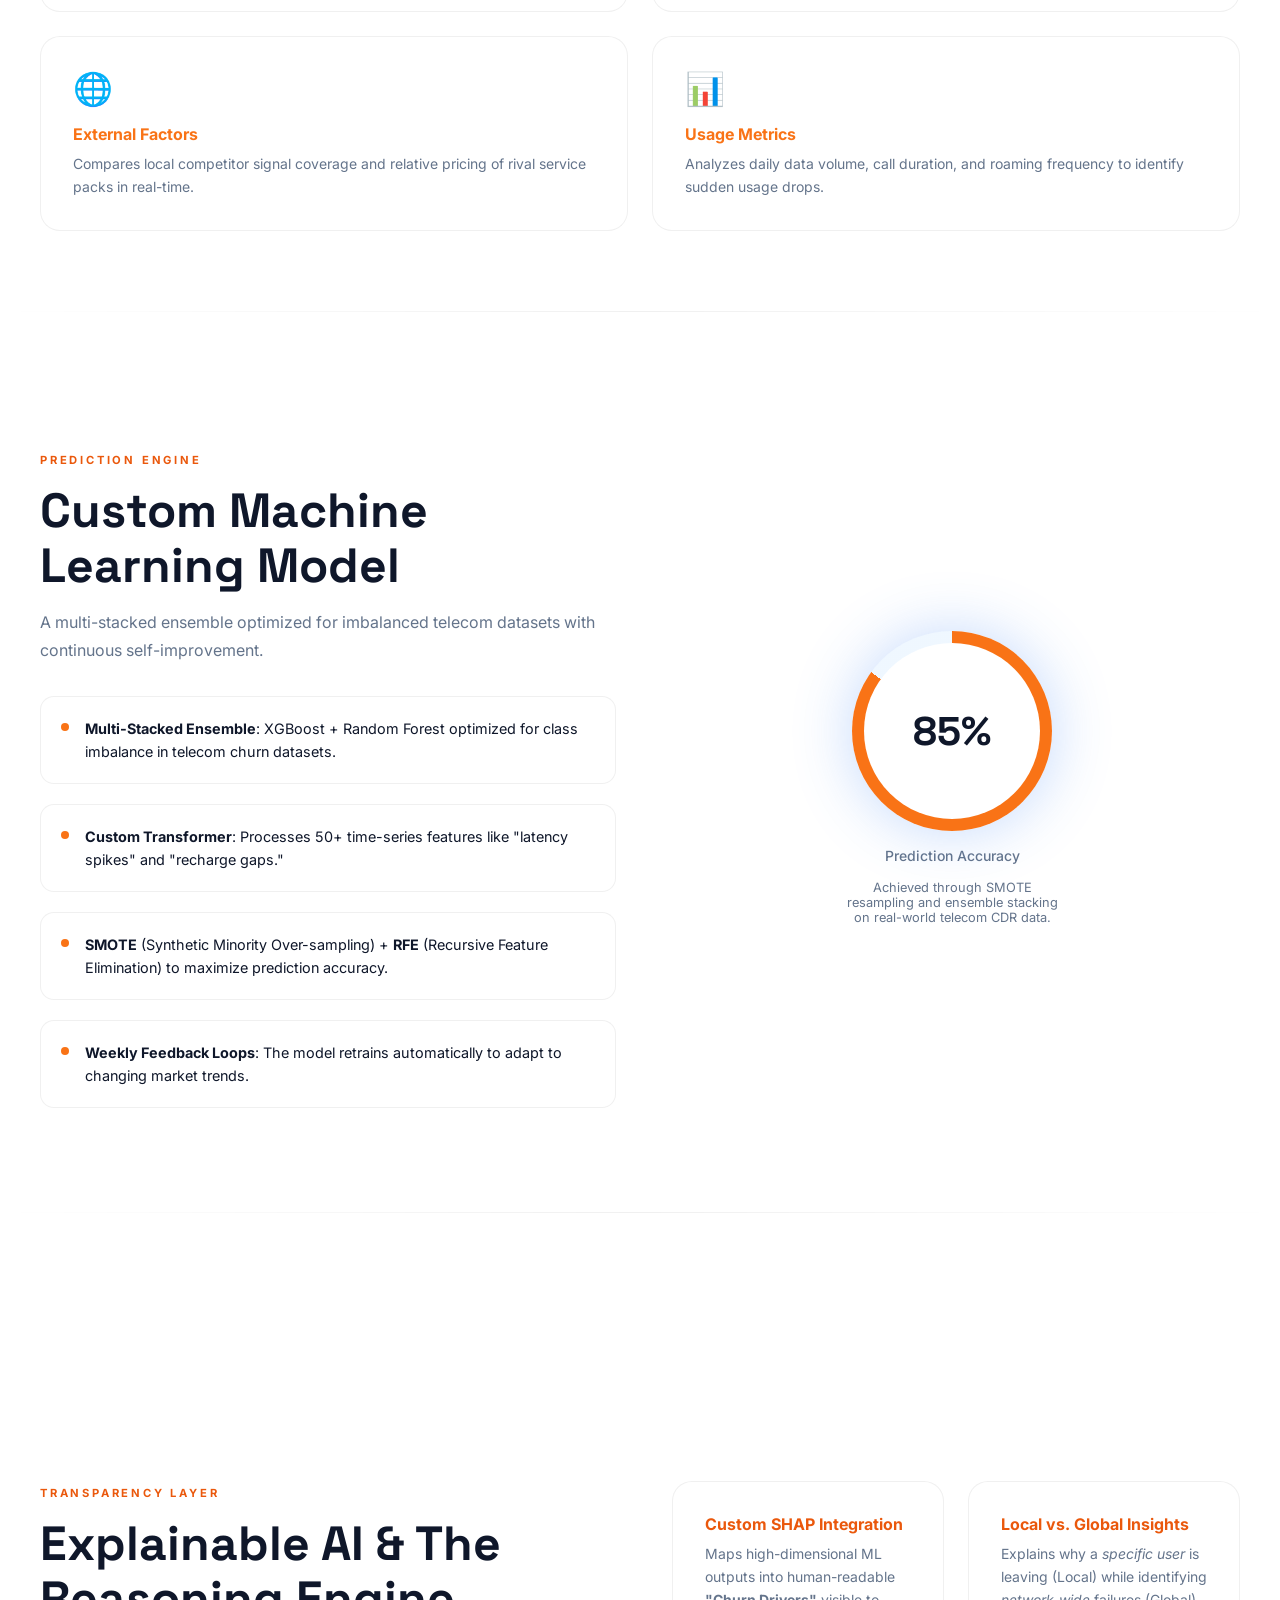
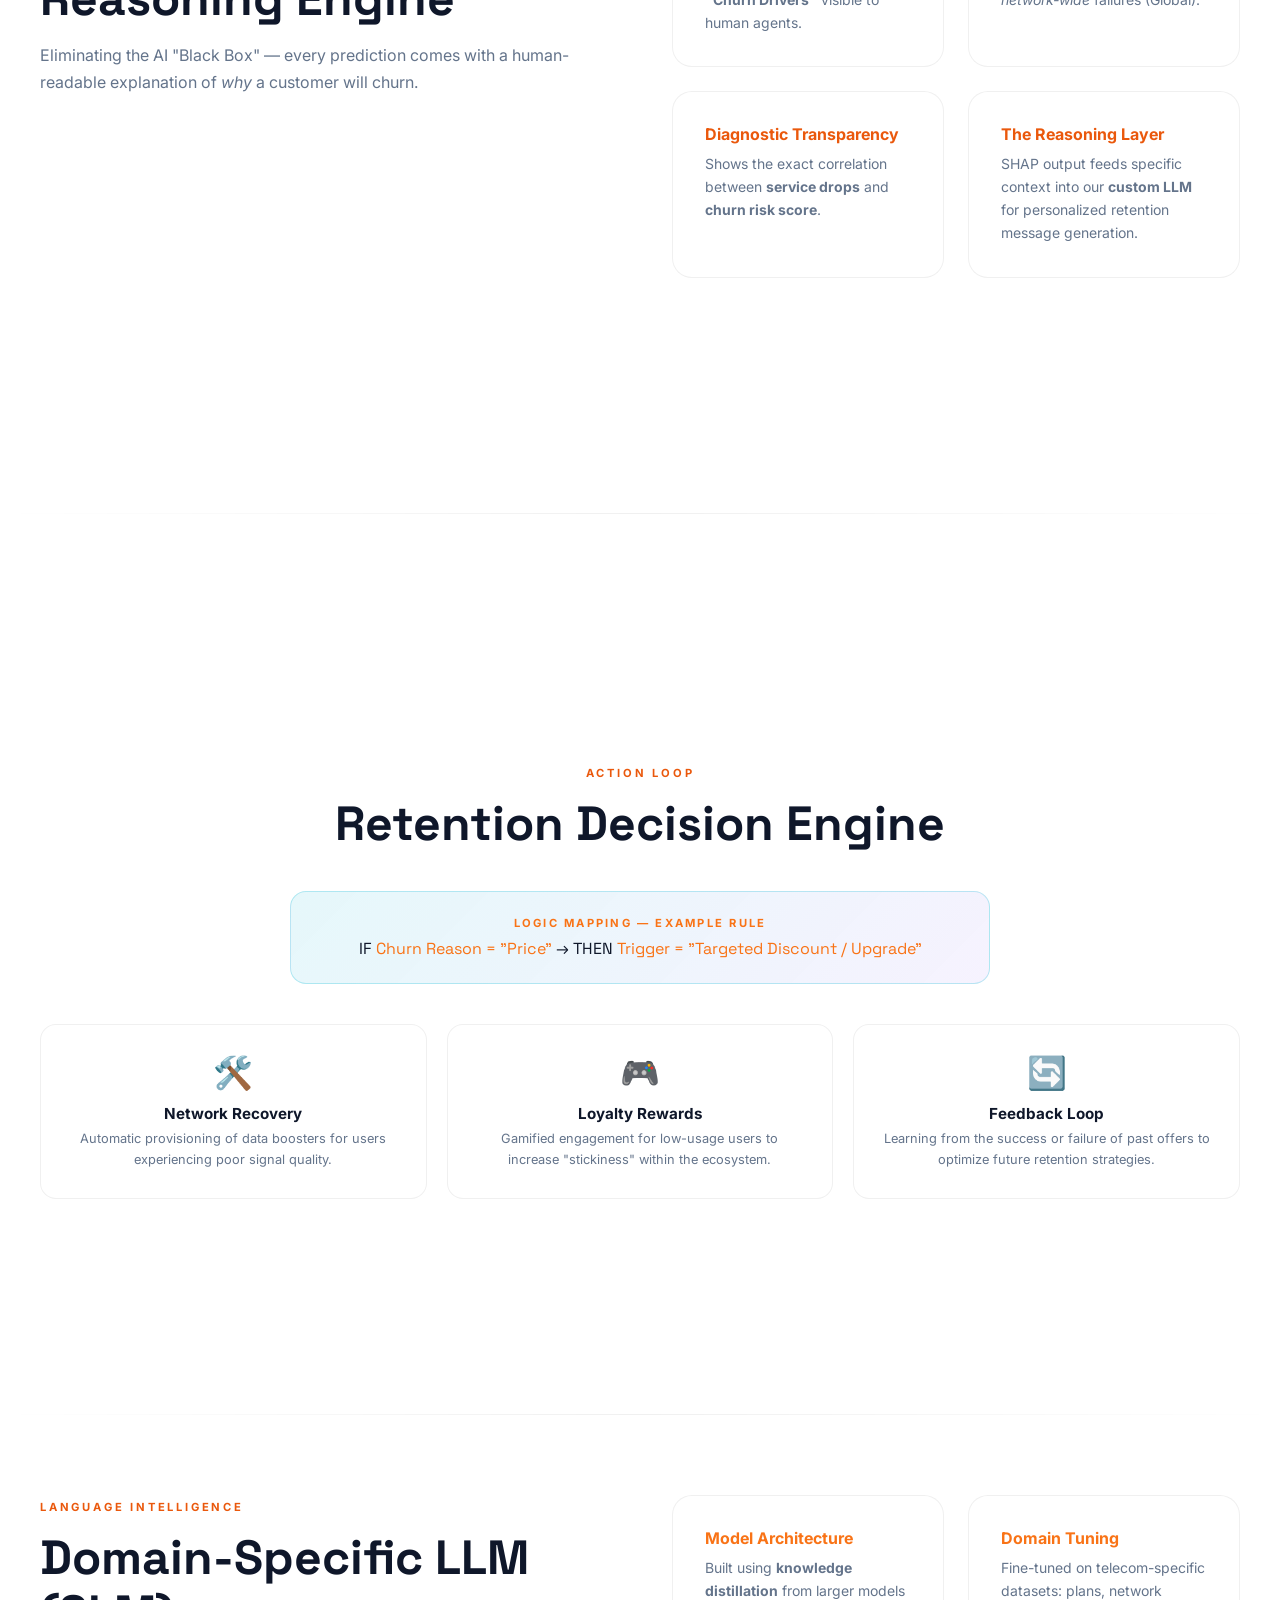
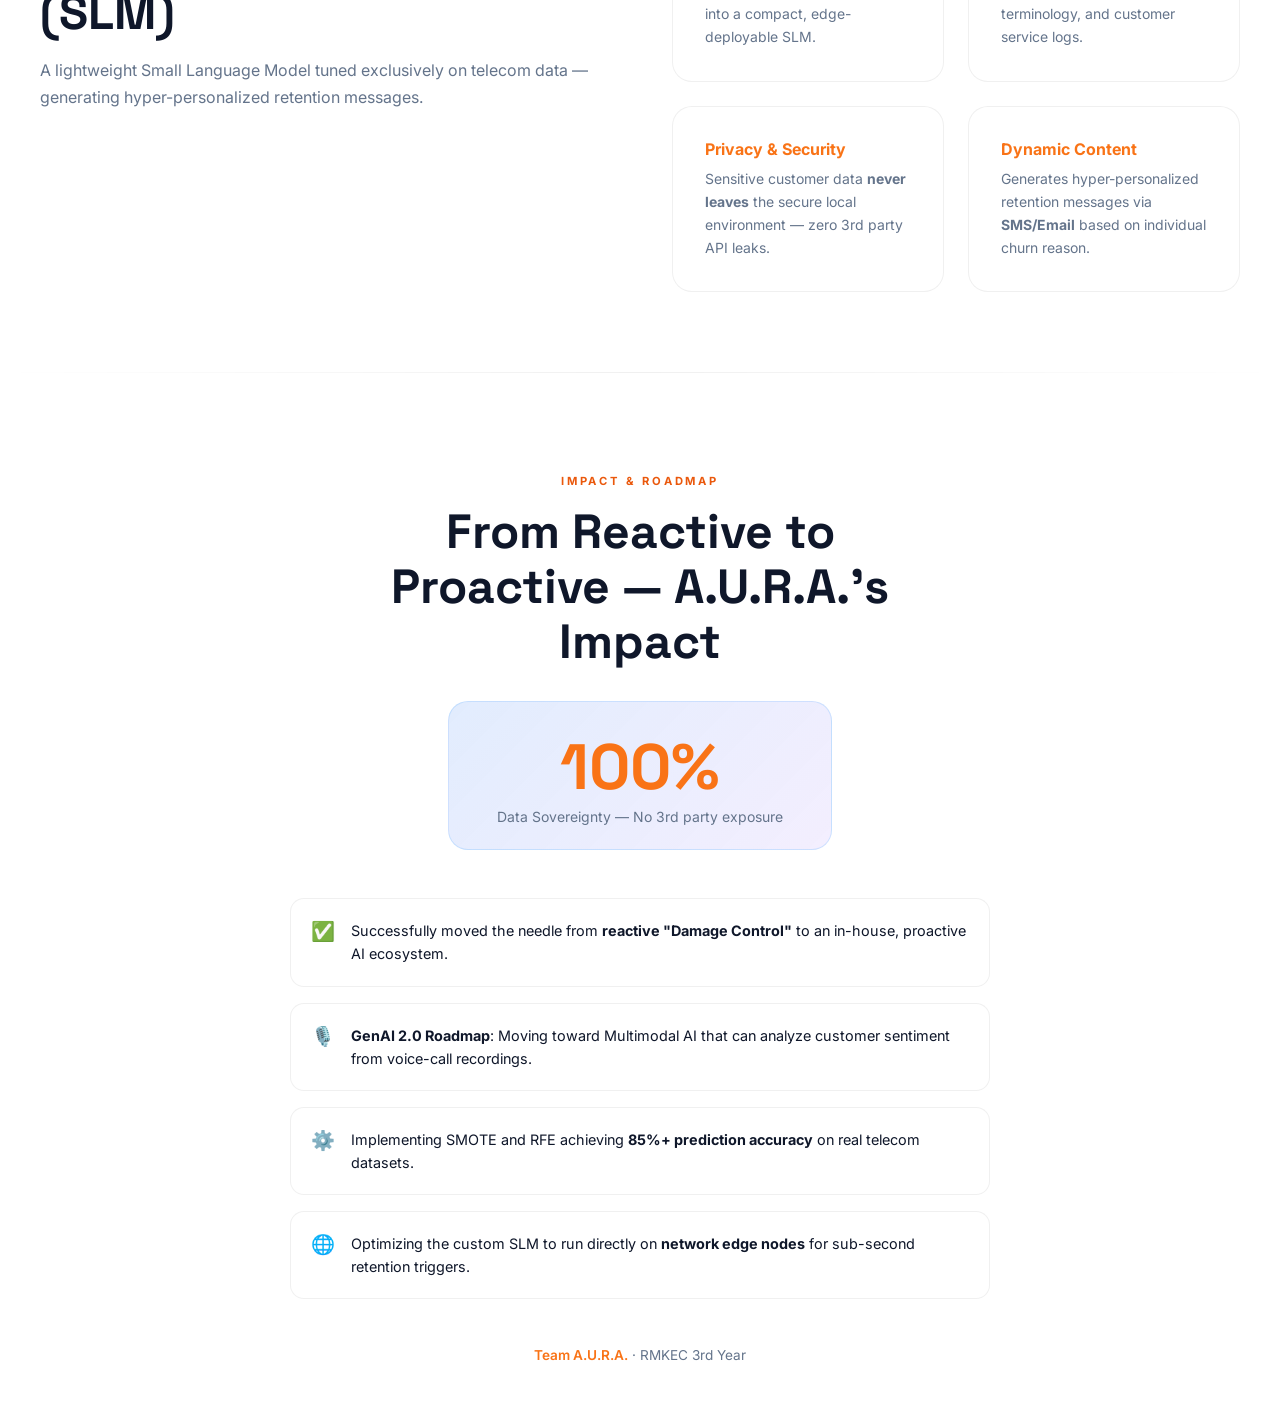
==== commit 85f86aa3: "Fix: Correct pipeline flowchart tooltip positioning" ====
--- a/index.html
+++ b/index.html
@@ -645,6 +645,7 @@
         <div id="fc-nodes" style="position:relative;"></div>
       </div>
       <div id="fc-tooltip" style="
+        position: fixed; pointer-events: none; z-index: 10000;
         background:rgba(255,255,255,0.95); border:1px solid var(--primary);
         border-radius:10px; padding:0.6rem 1rem; max-width:240px;
         font-size:0.78rem; color:#000; line-height:1.5;
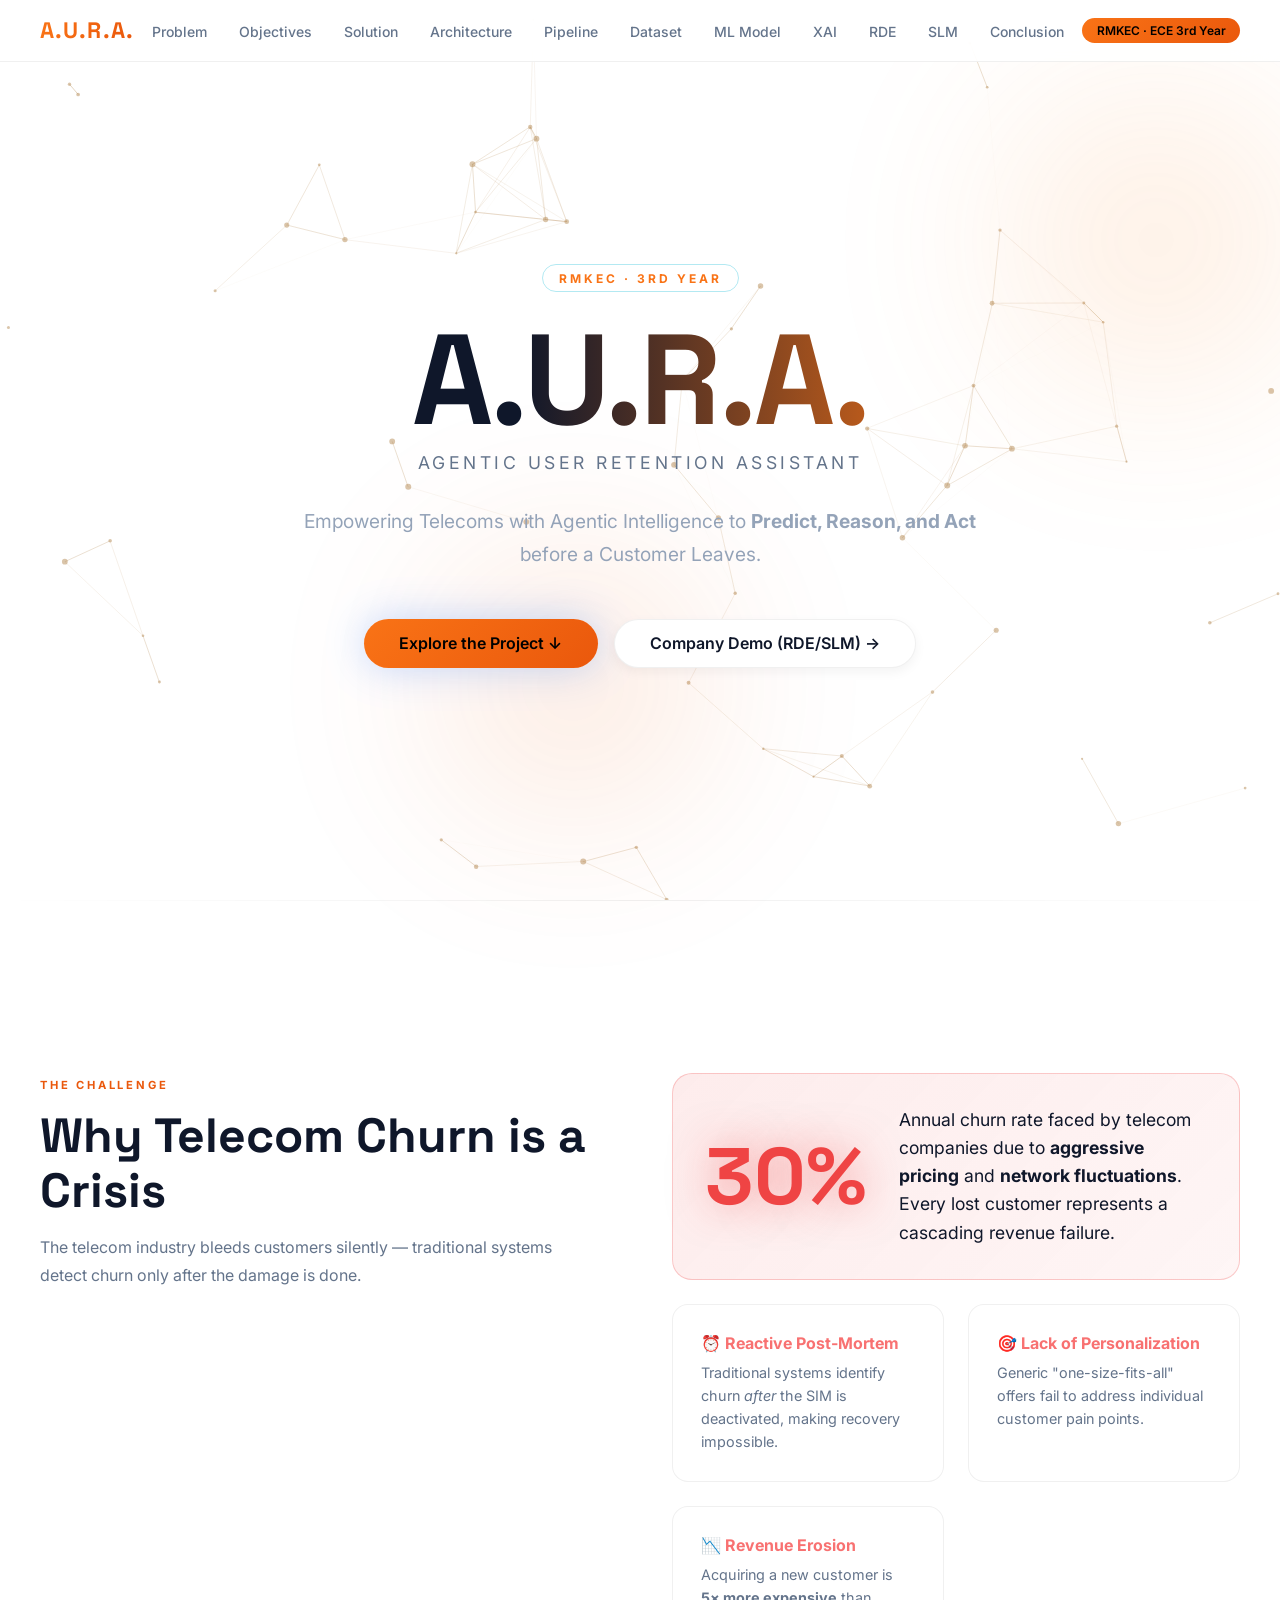
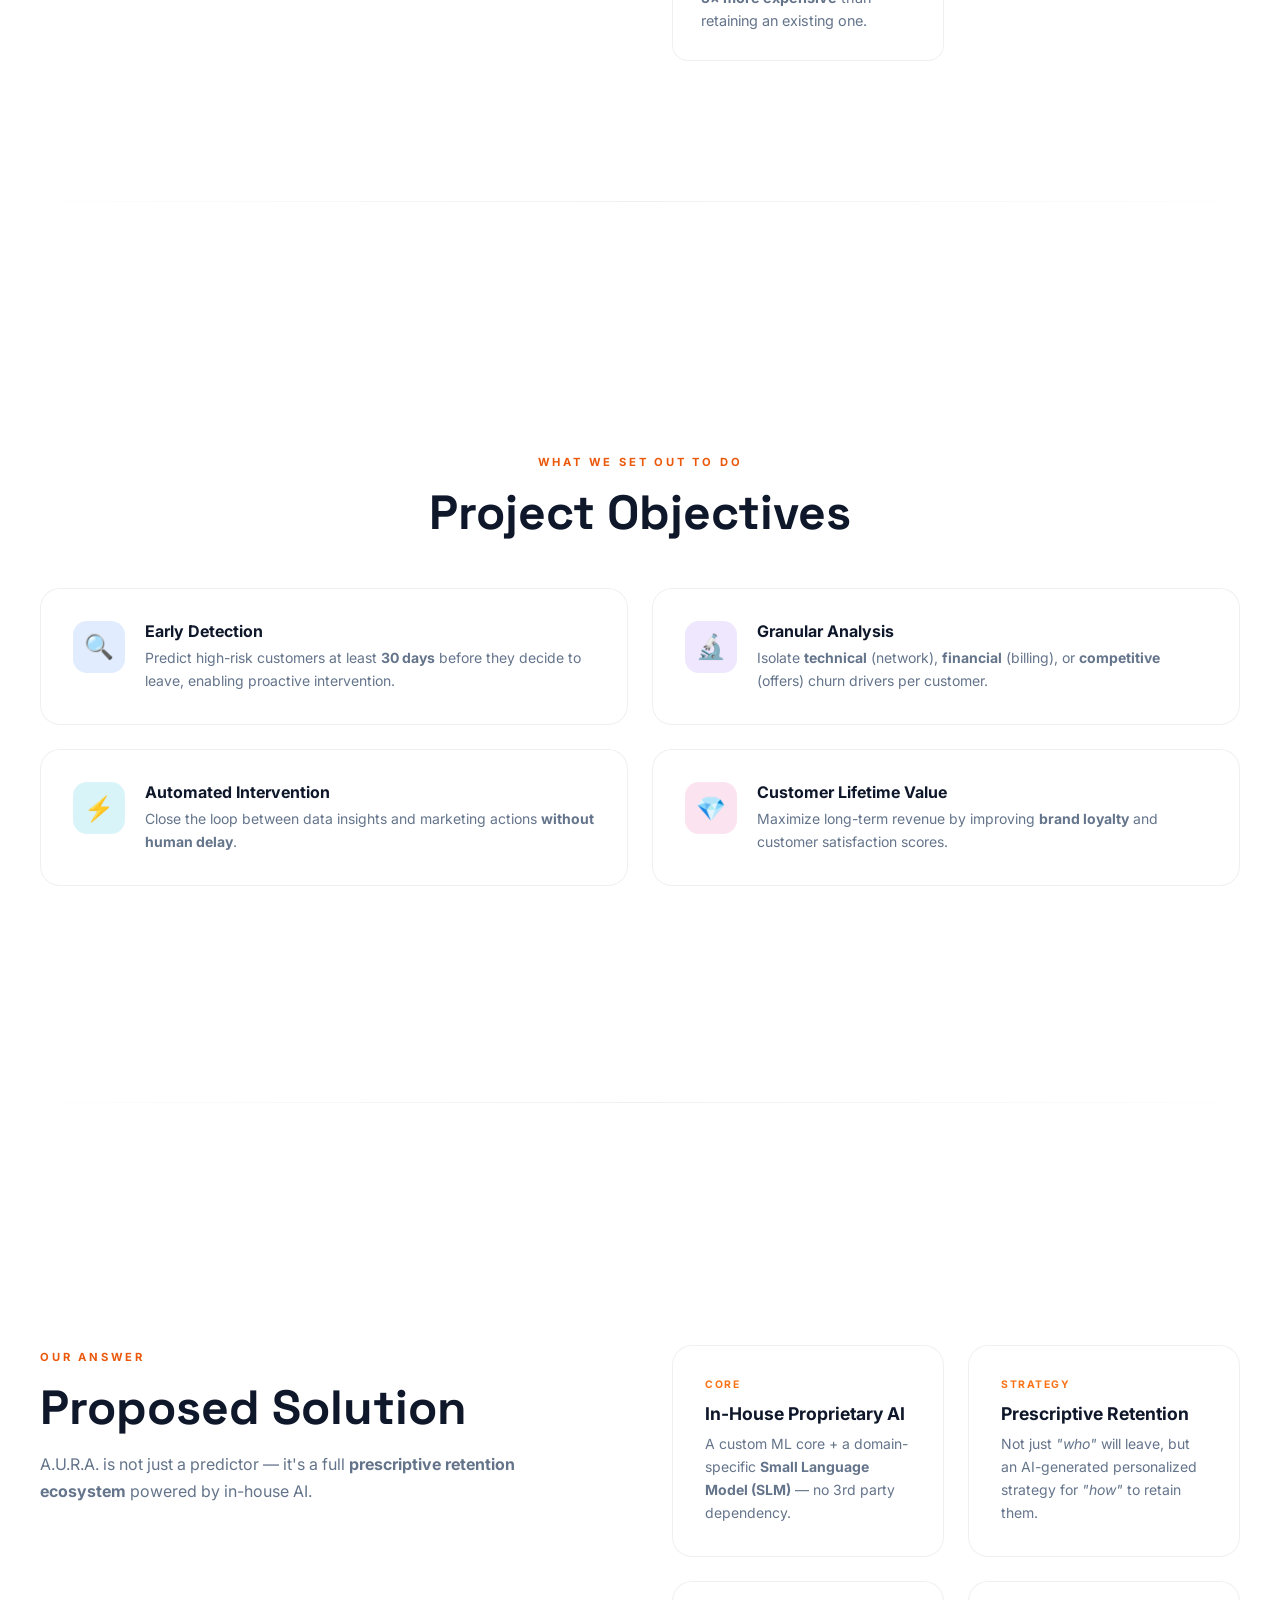
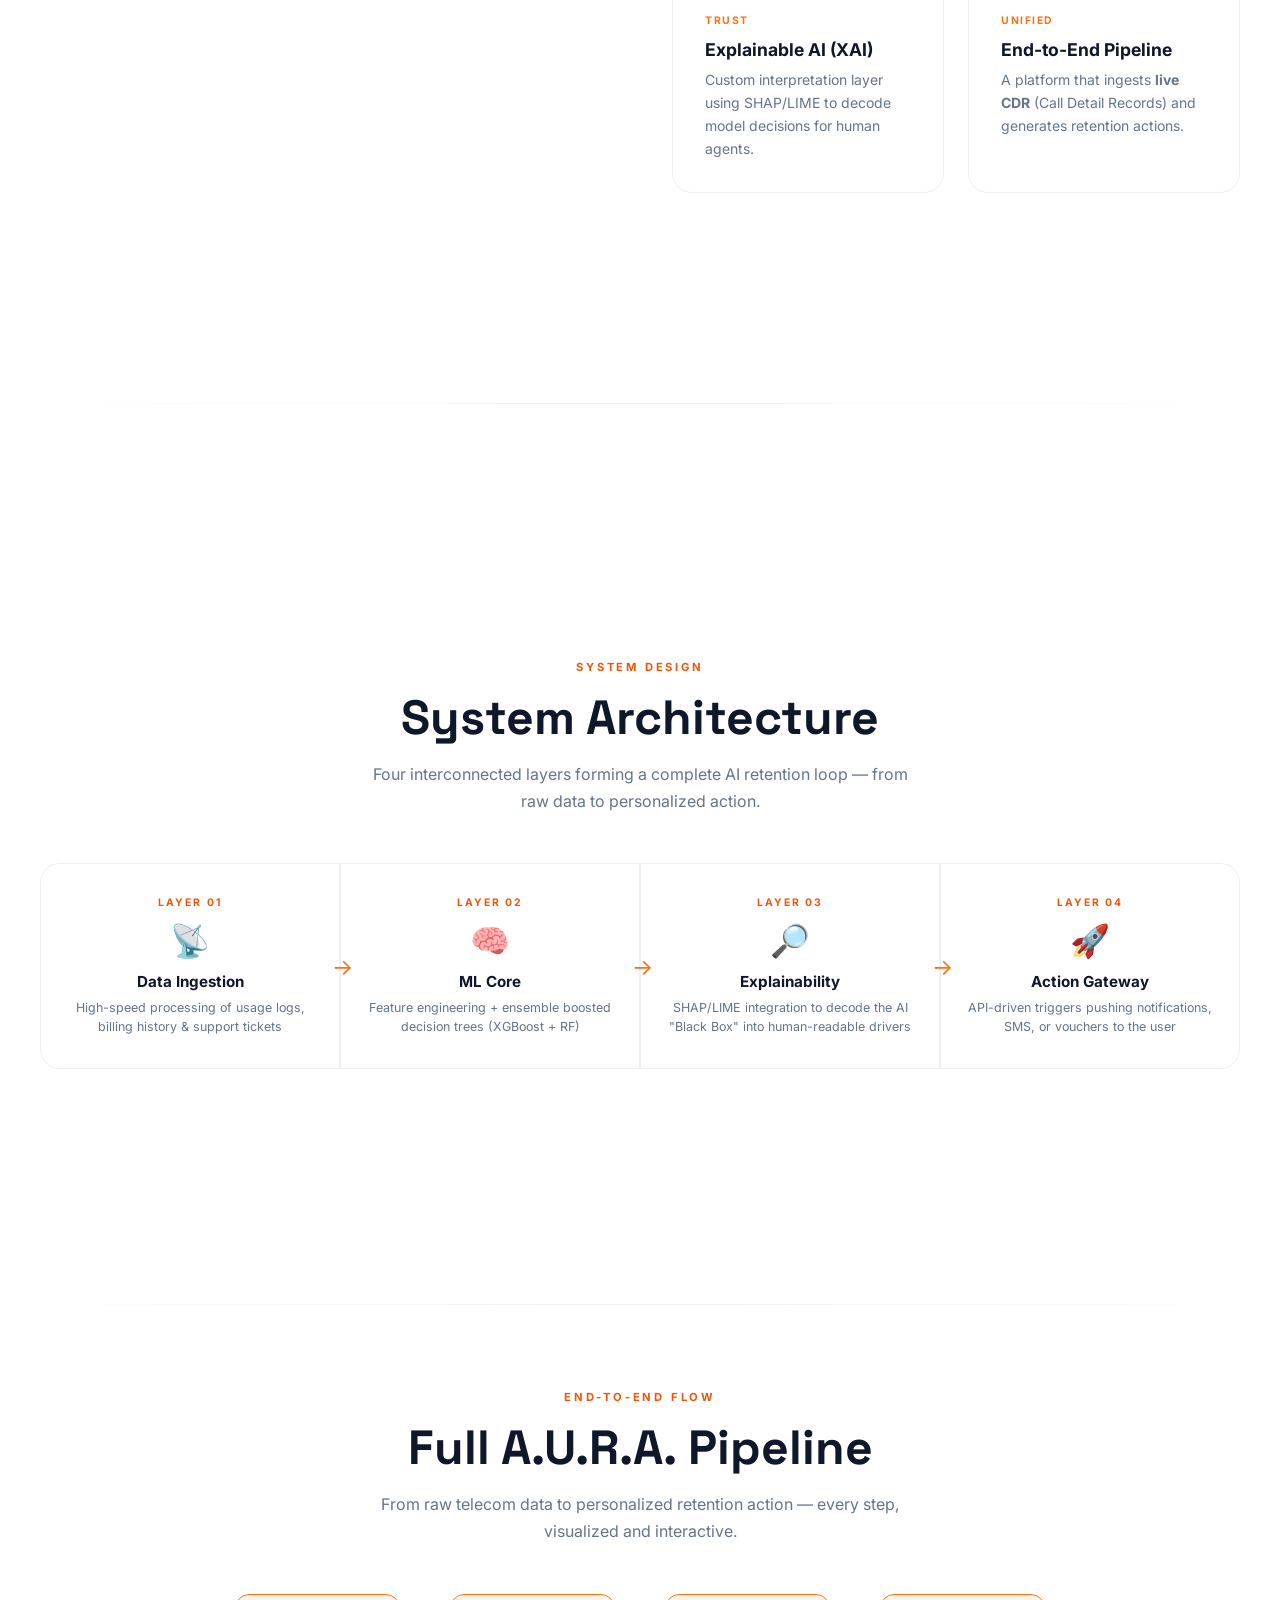
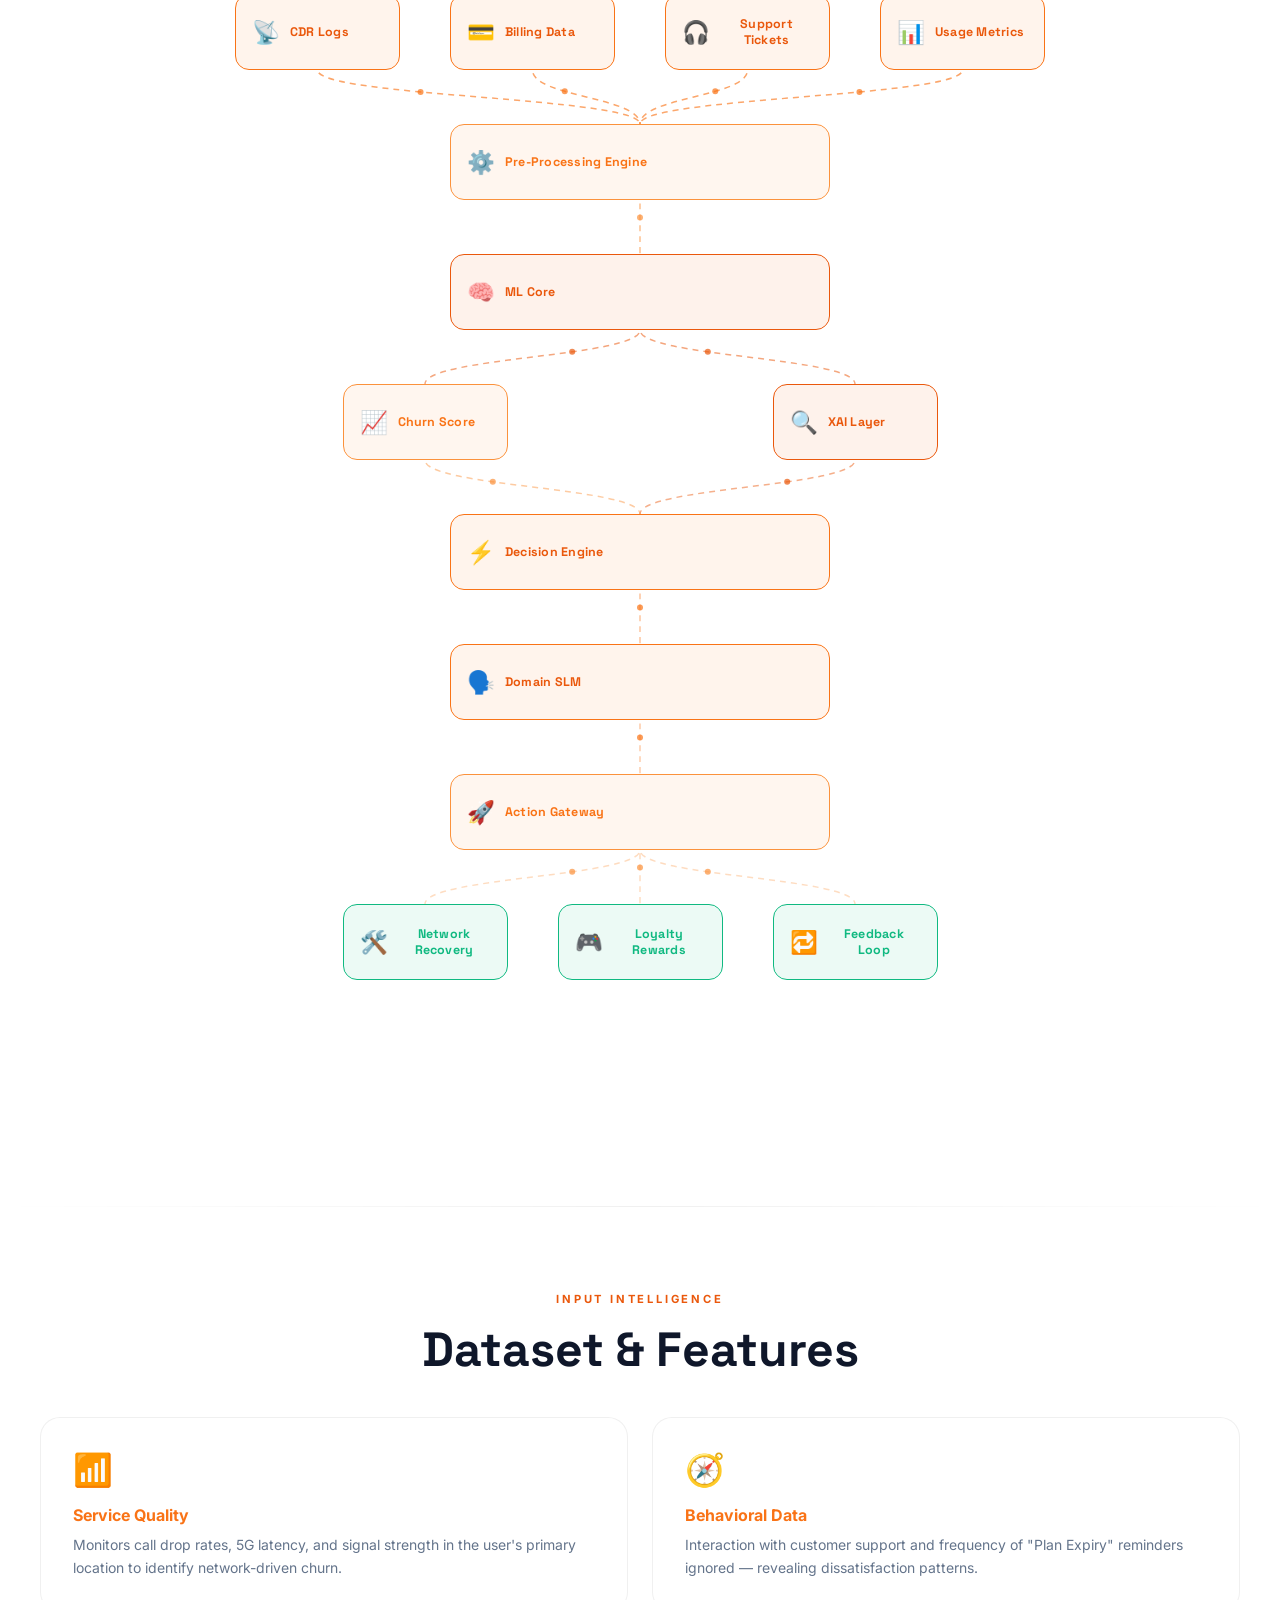
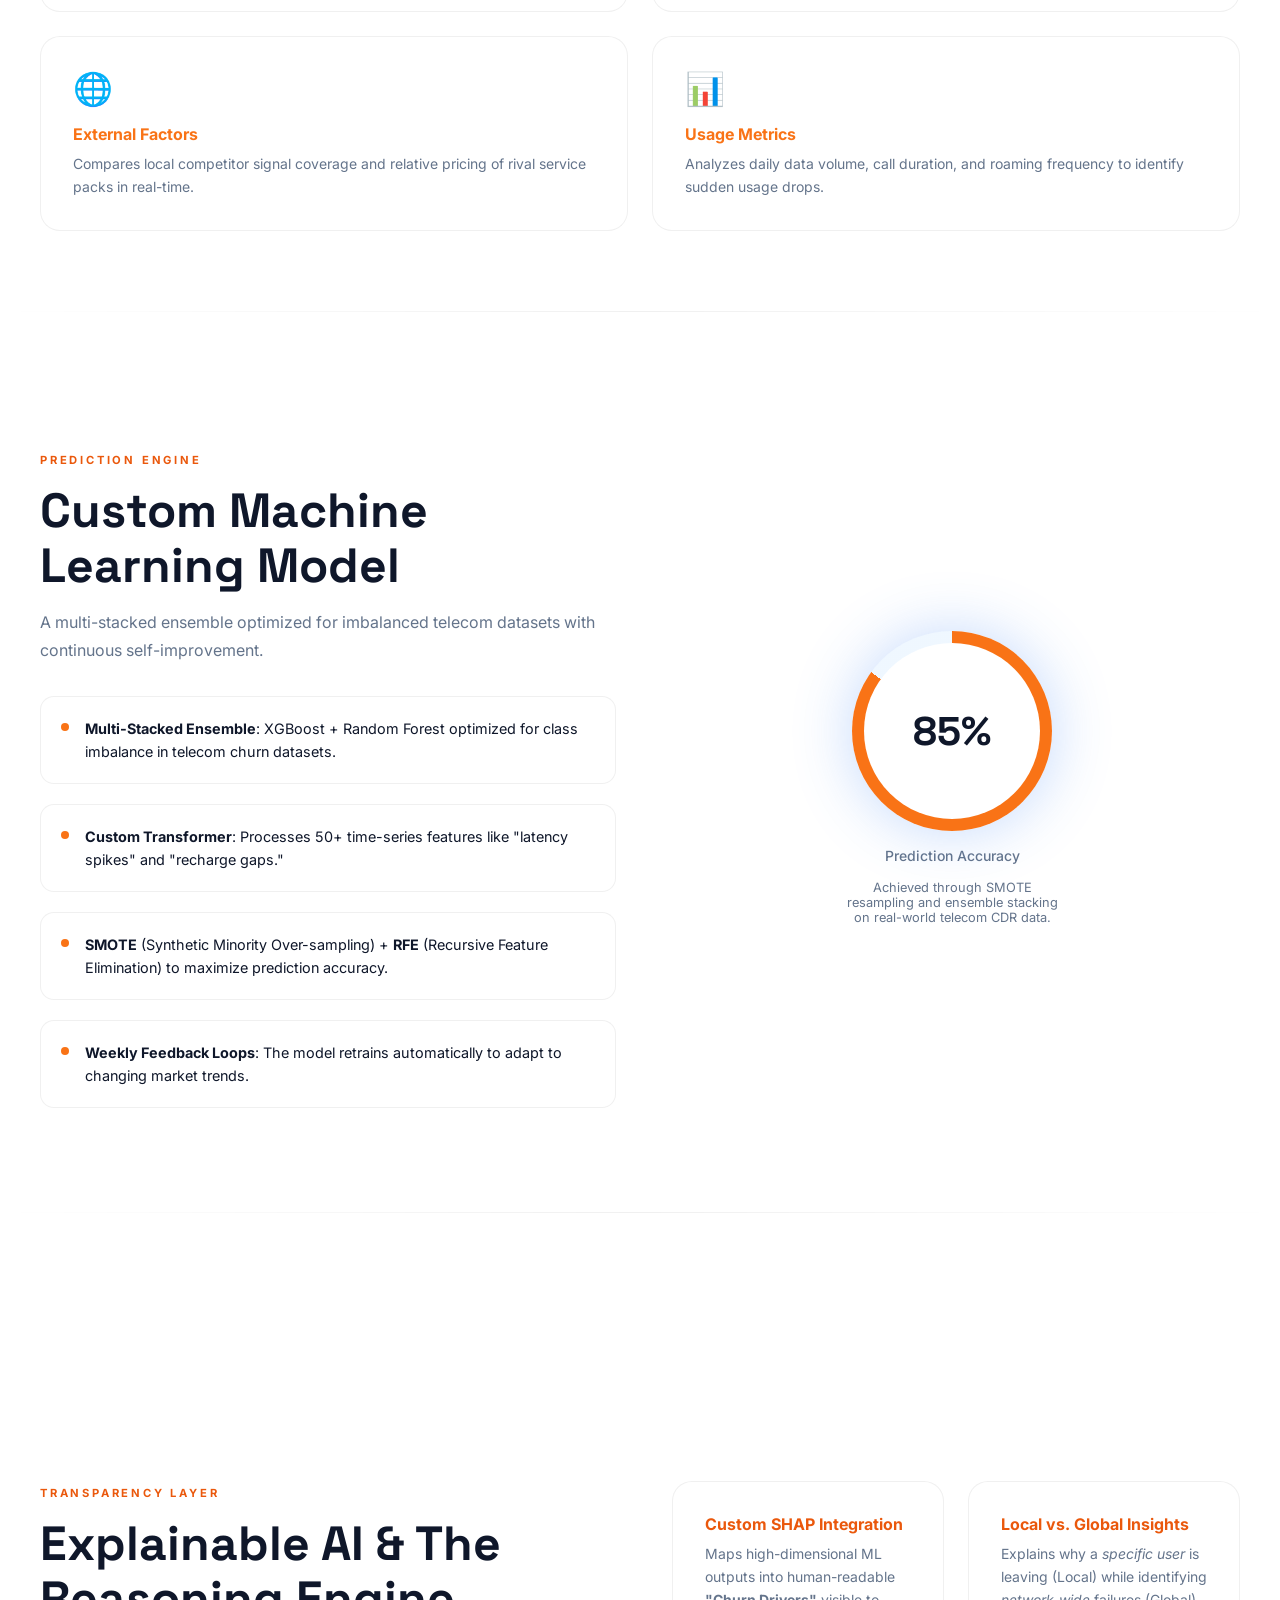
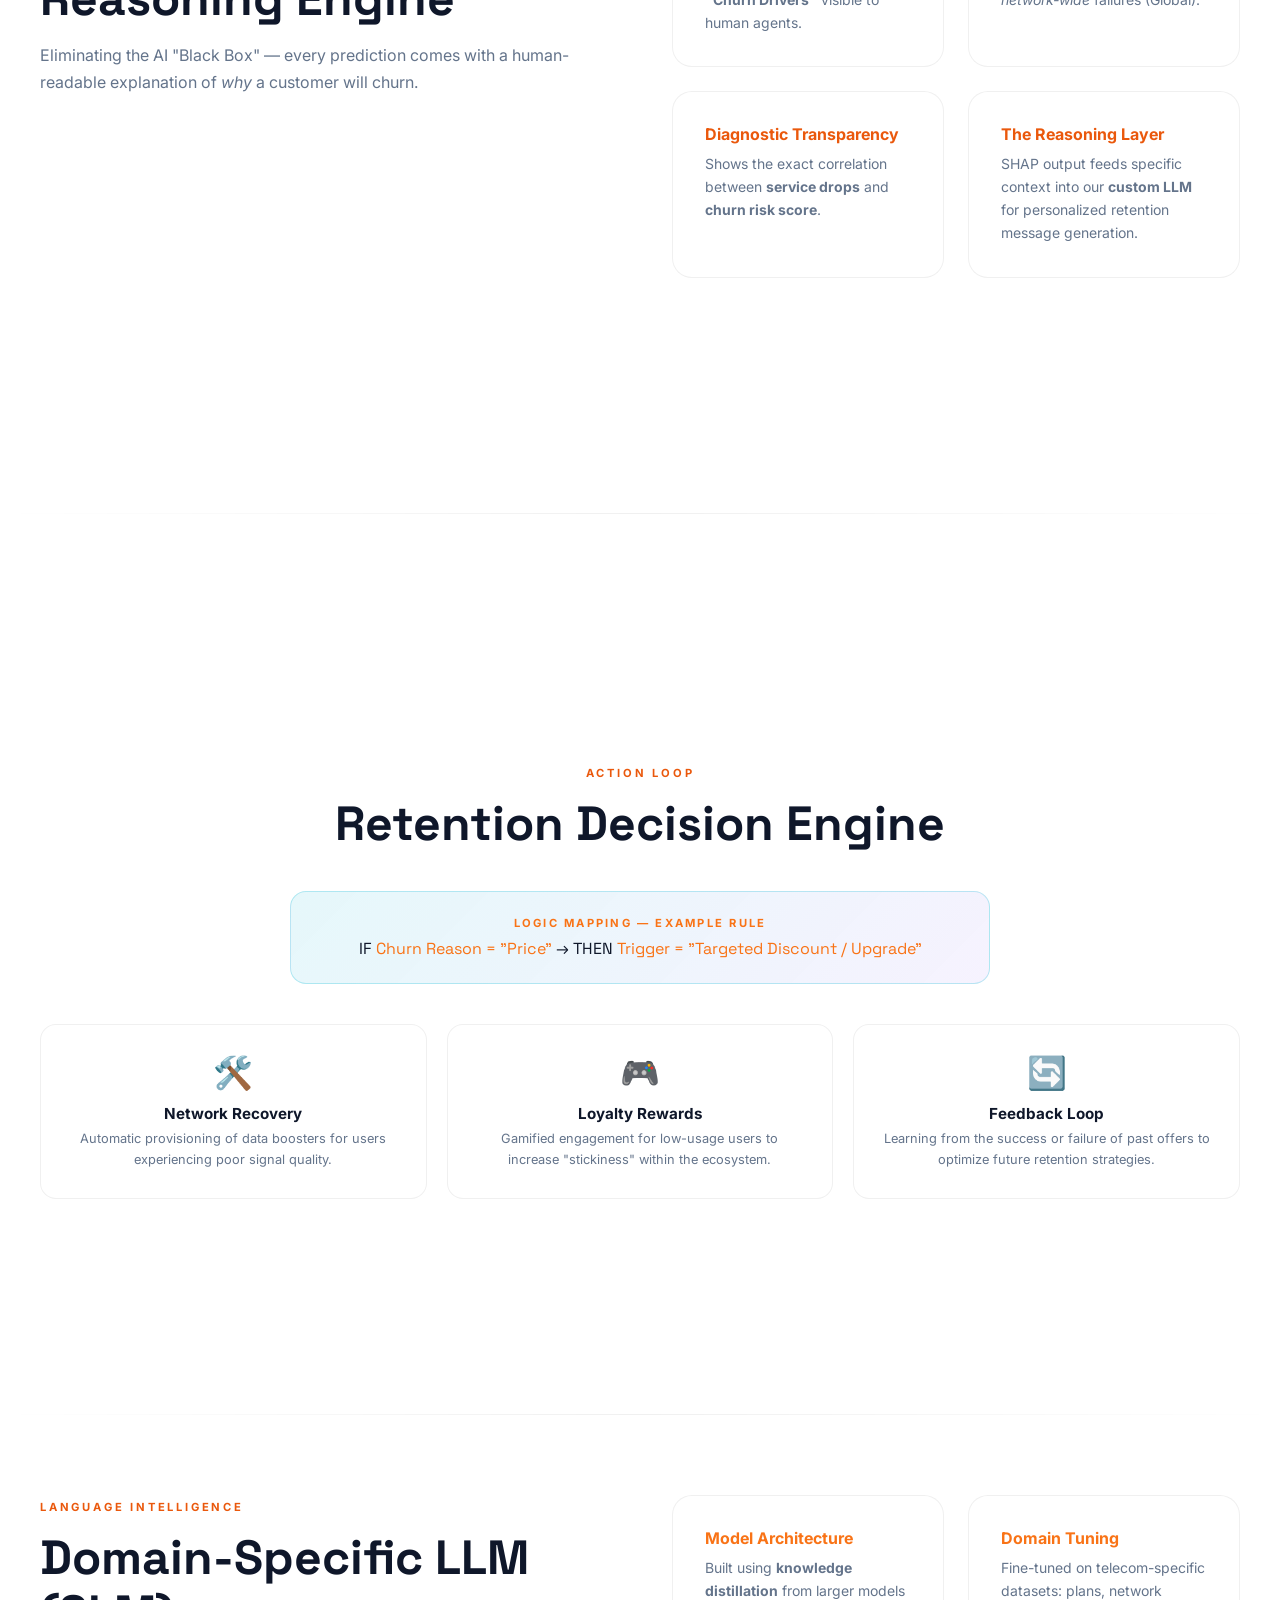
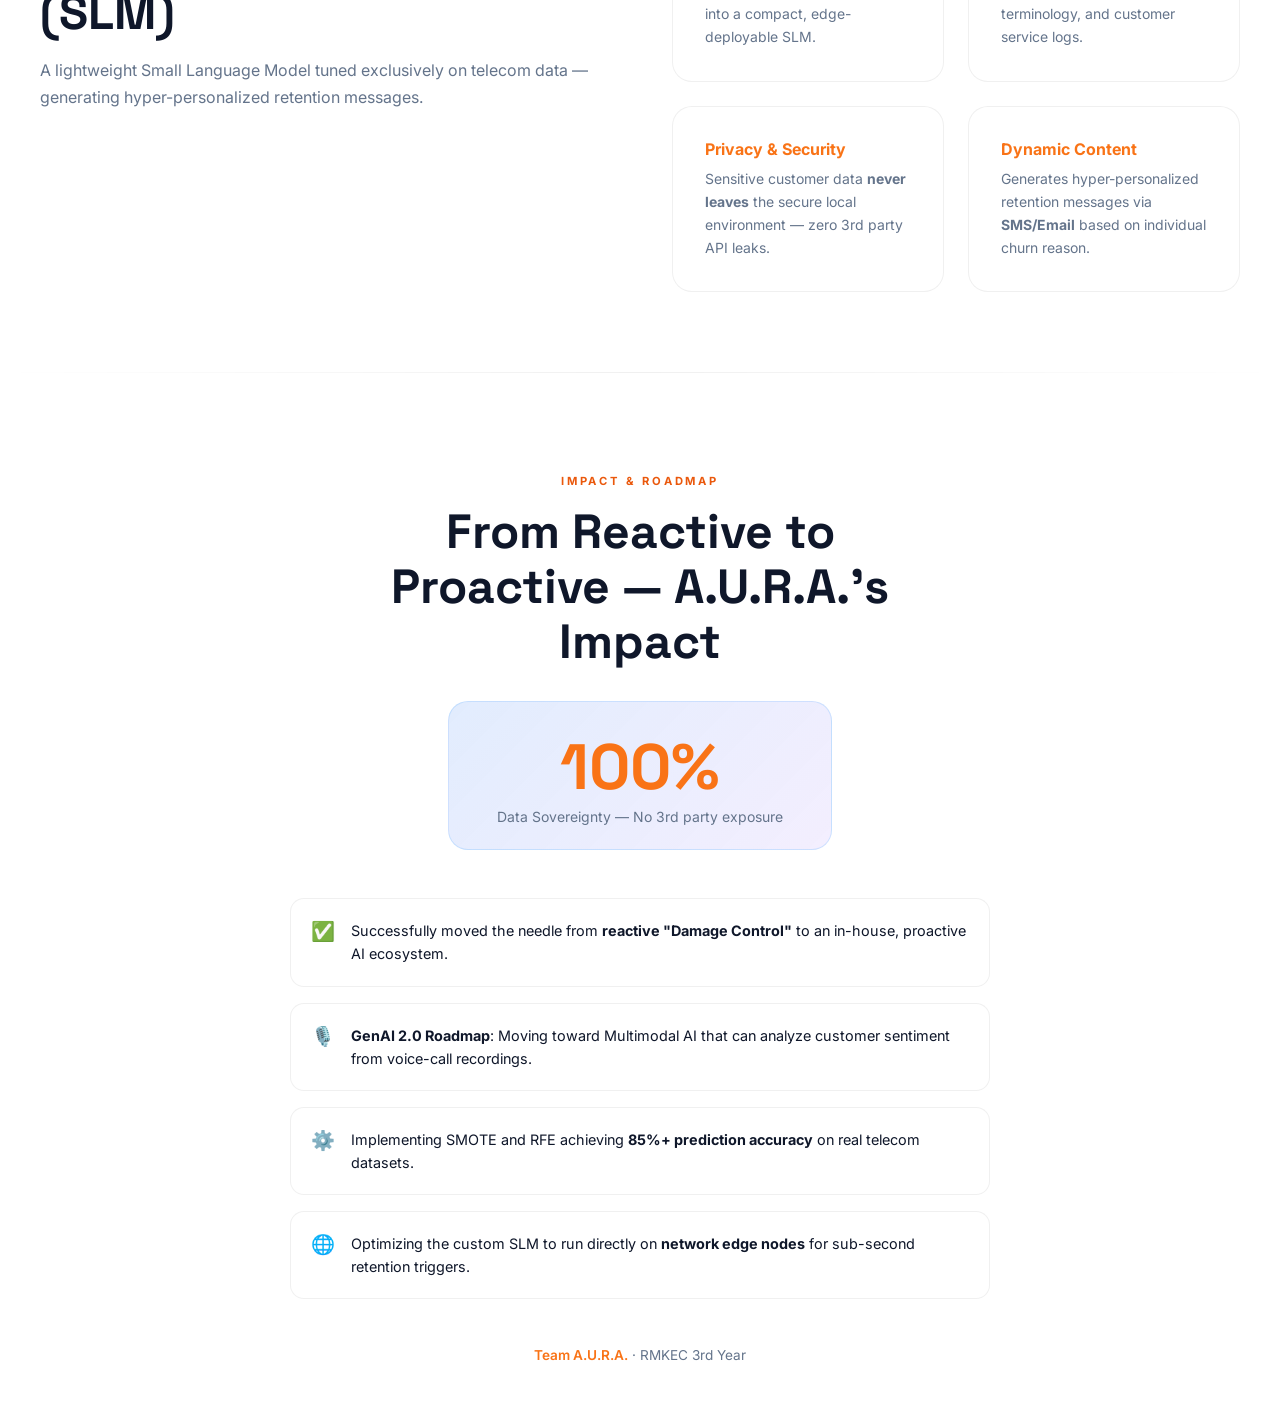
==== commit a1becbdb: "Fix: Correct pipeline section background and unique theme assignment" ====
--- a/index.html
+++ b/index.html
@@ -633,7 +633,7 @@
   <div class="divider"></div>
 
   <!-- ── PIPELINE FLOWCHART ── -->
-  <section id="pipeline" style="background:var(--surface); min-height:auto; padding: 5rem 2rem 6rem;">
+  <section id="pipeline" style="background:transparent; min-height:auto; padding: 5rem 2rem 6rem;">
     <div class="container" style="text-align:center;">
       <div class="fade-in" style="margin-bottom:3rem;">
         <span class="sec-label">End-to-End Flow</span>
@@ -1186,8 +1186,8 @@
       problem:     { color: '#ef4444', secondary: '#b91c1c' },
       objective:   { color: '#6366f1', secondary: '#4338ca' },
       solution:    { color: '#10b981', secondary: '#047857' },
-      architecture: { color: '#06b6d4', secondary: '#0e7490' },
-      pipeline:    { color: '#06b6d4', secondary: '#0e7490' },
+      architecture: { color: '#0ea5e9', secondary: '#0284c7' },
+      pipeline:    { color: '#38bdf8', secondary: '#0ea5e9' },
       dataset:     { color: '#f59e0b', secondary: '#b45309' },
       mlmodel:     { color: '#8b5cf6', secondary: '#6d28d9' },
       xai:         { color: '#ec4899', secondary: '#be185d' },
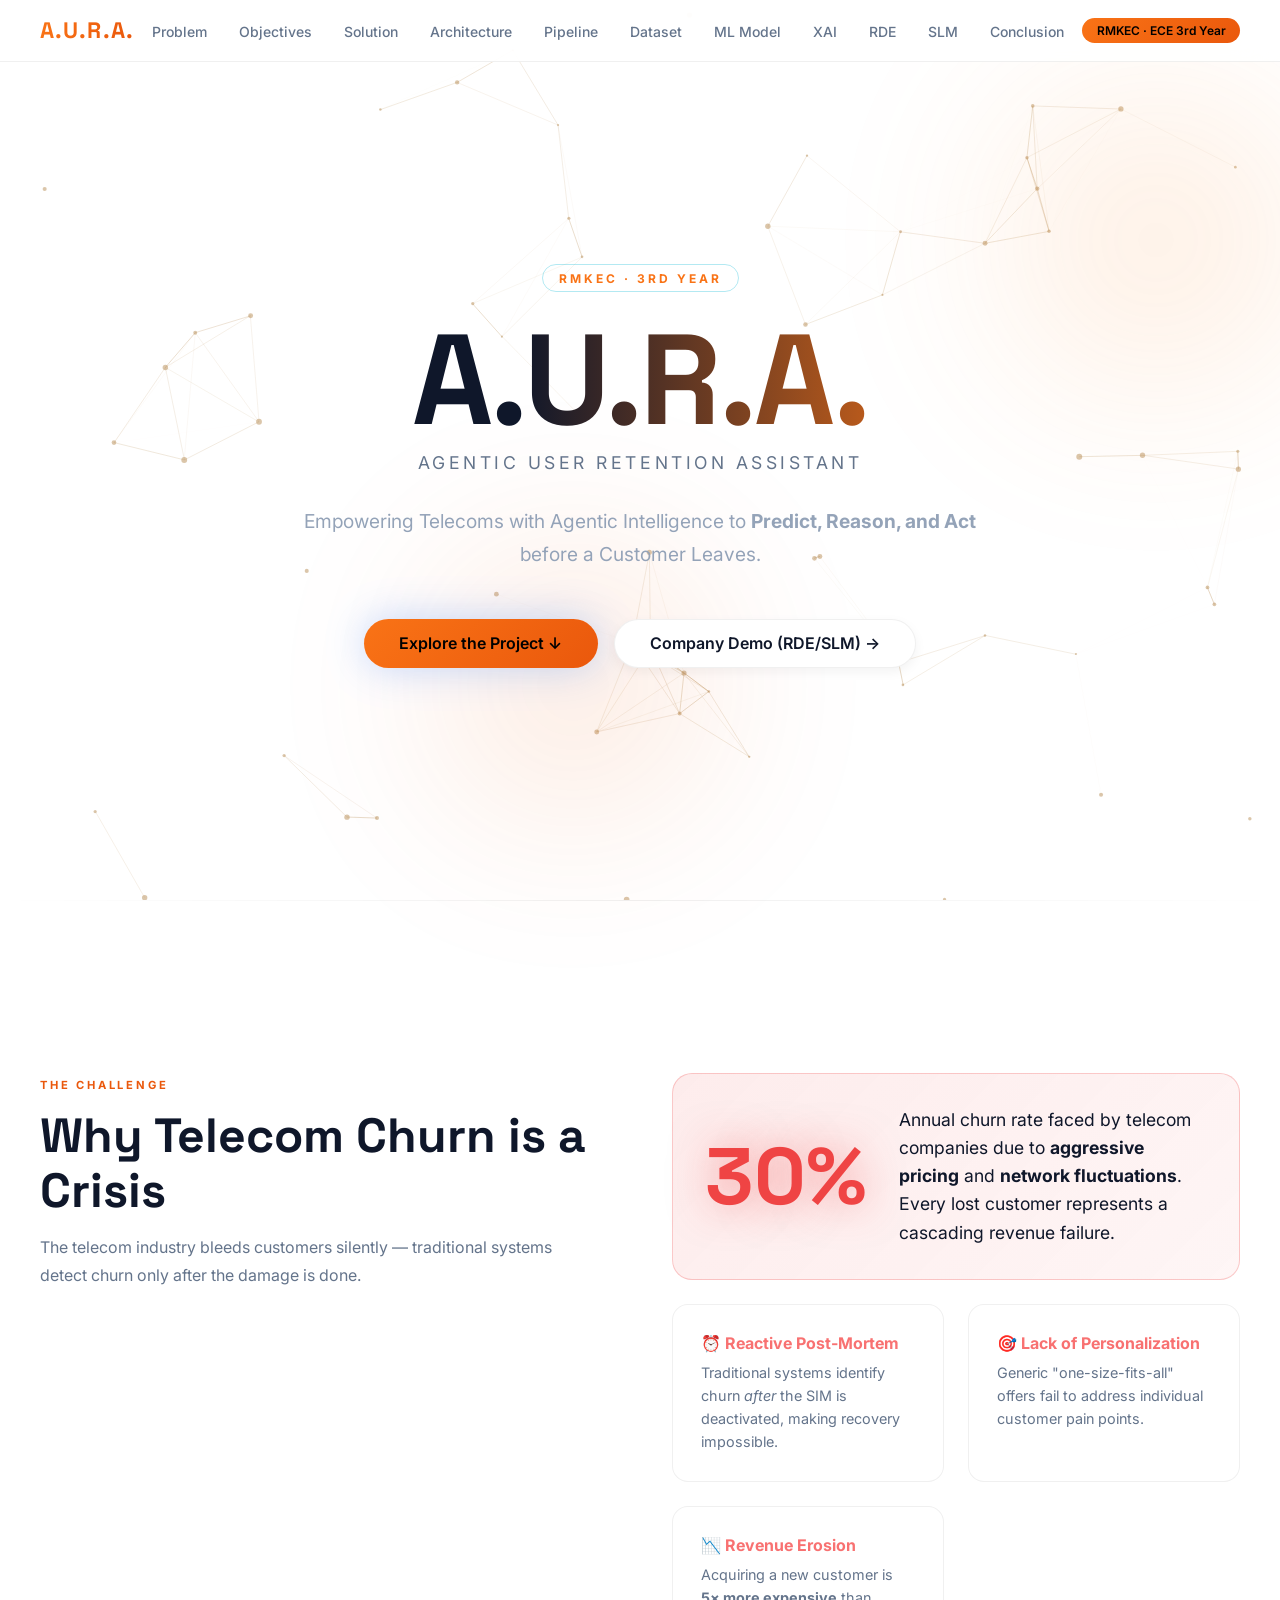
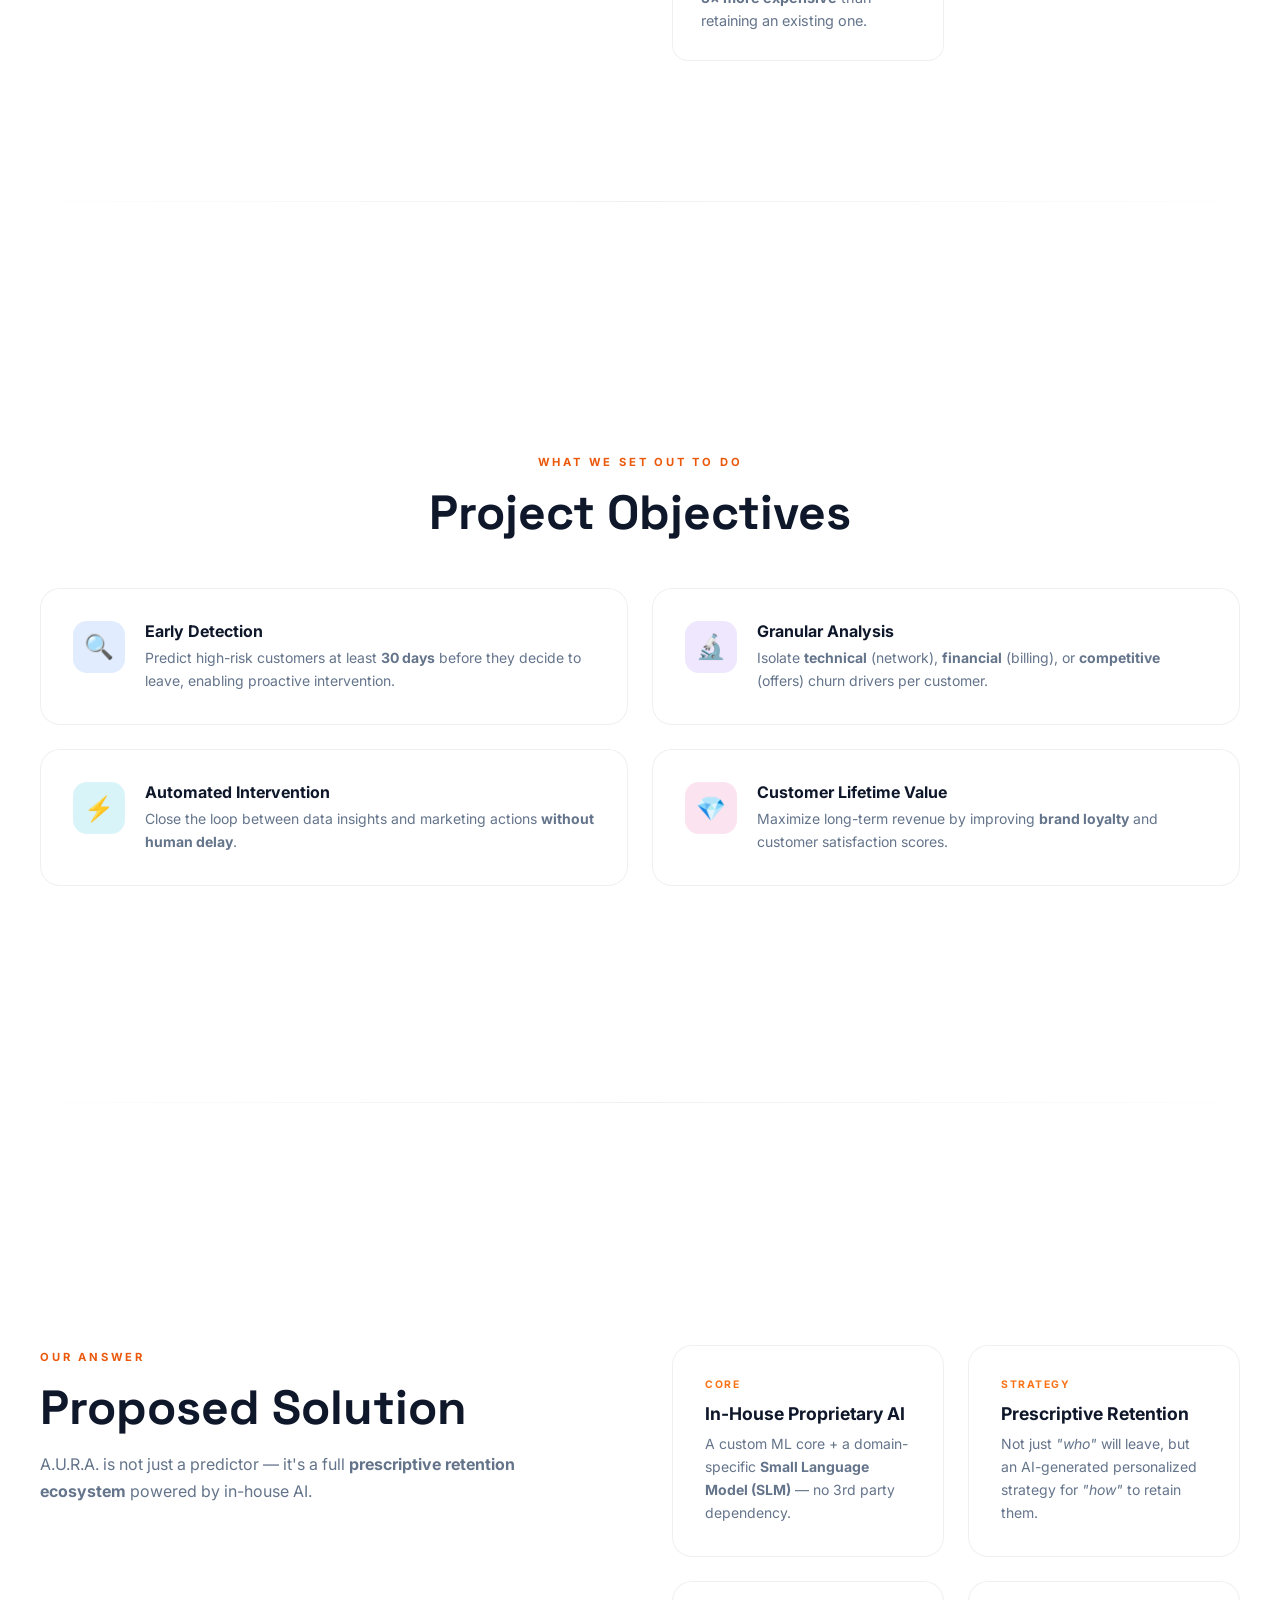
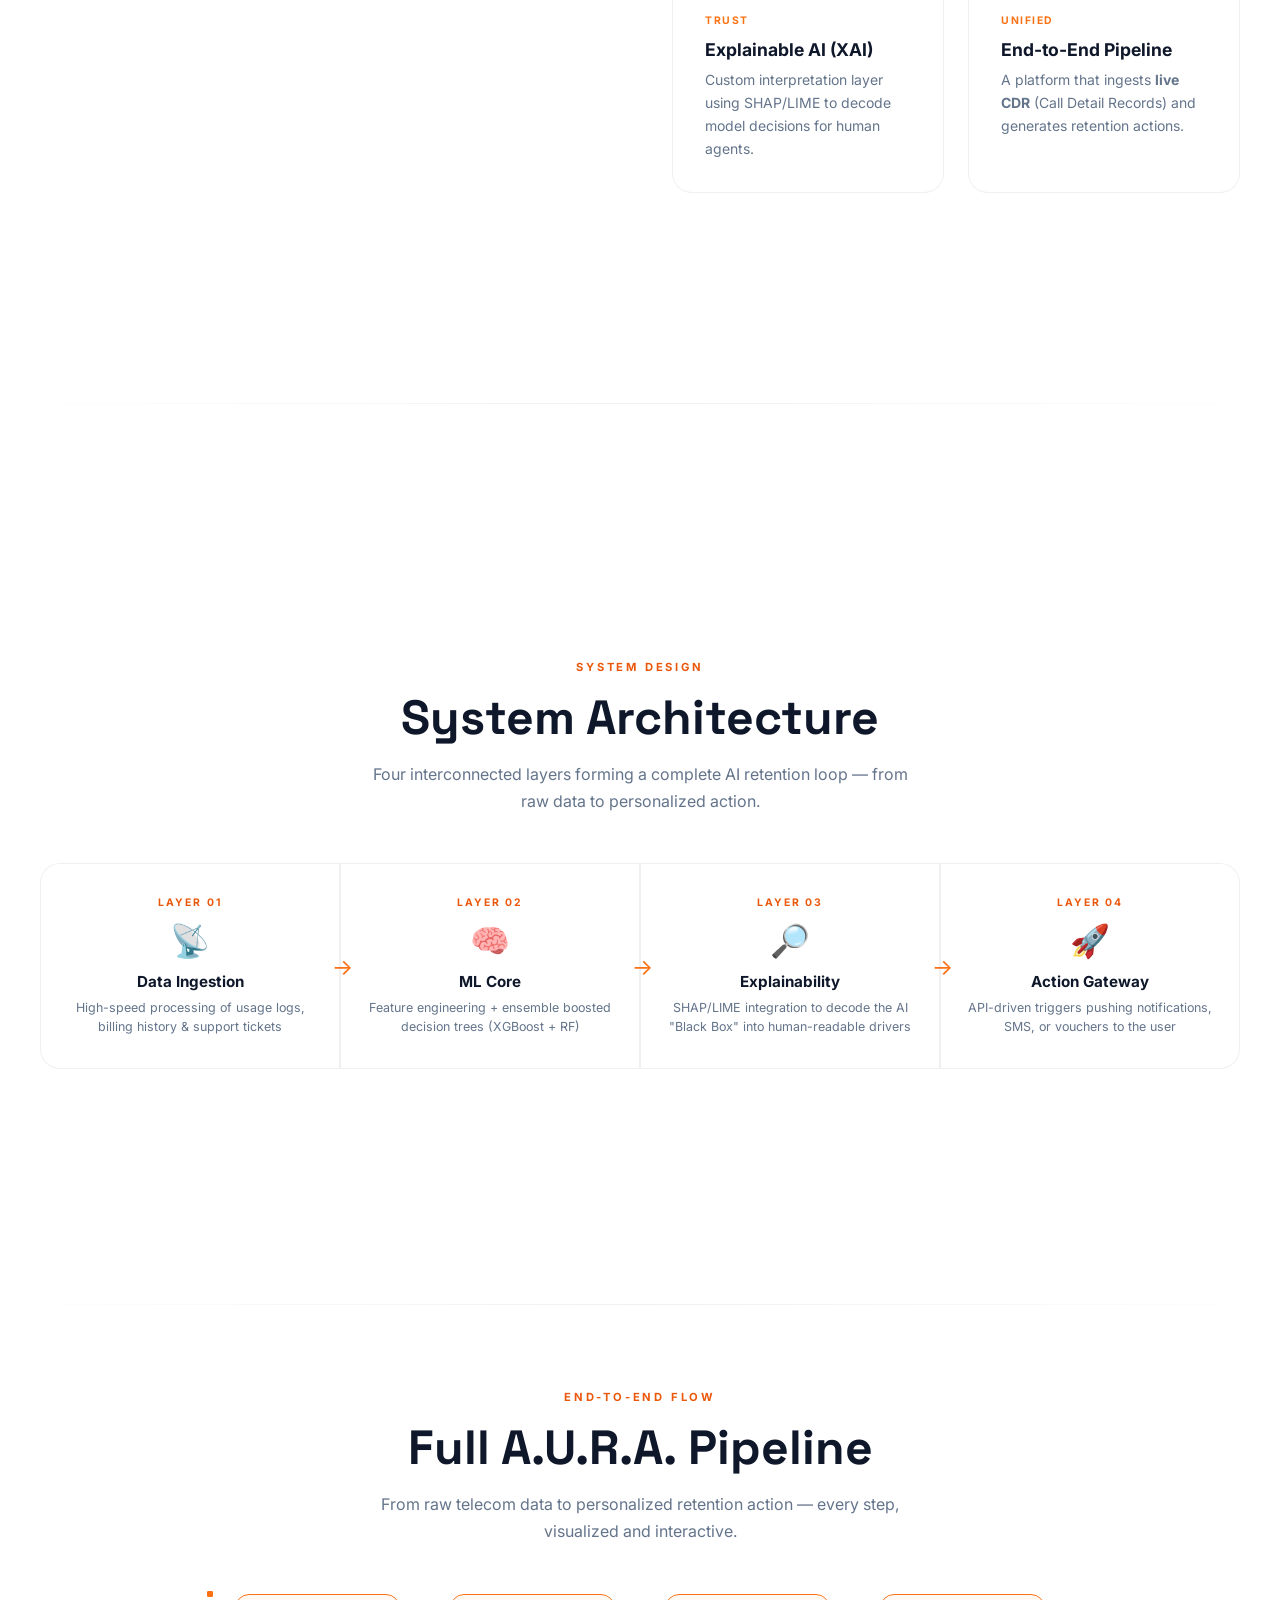
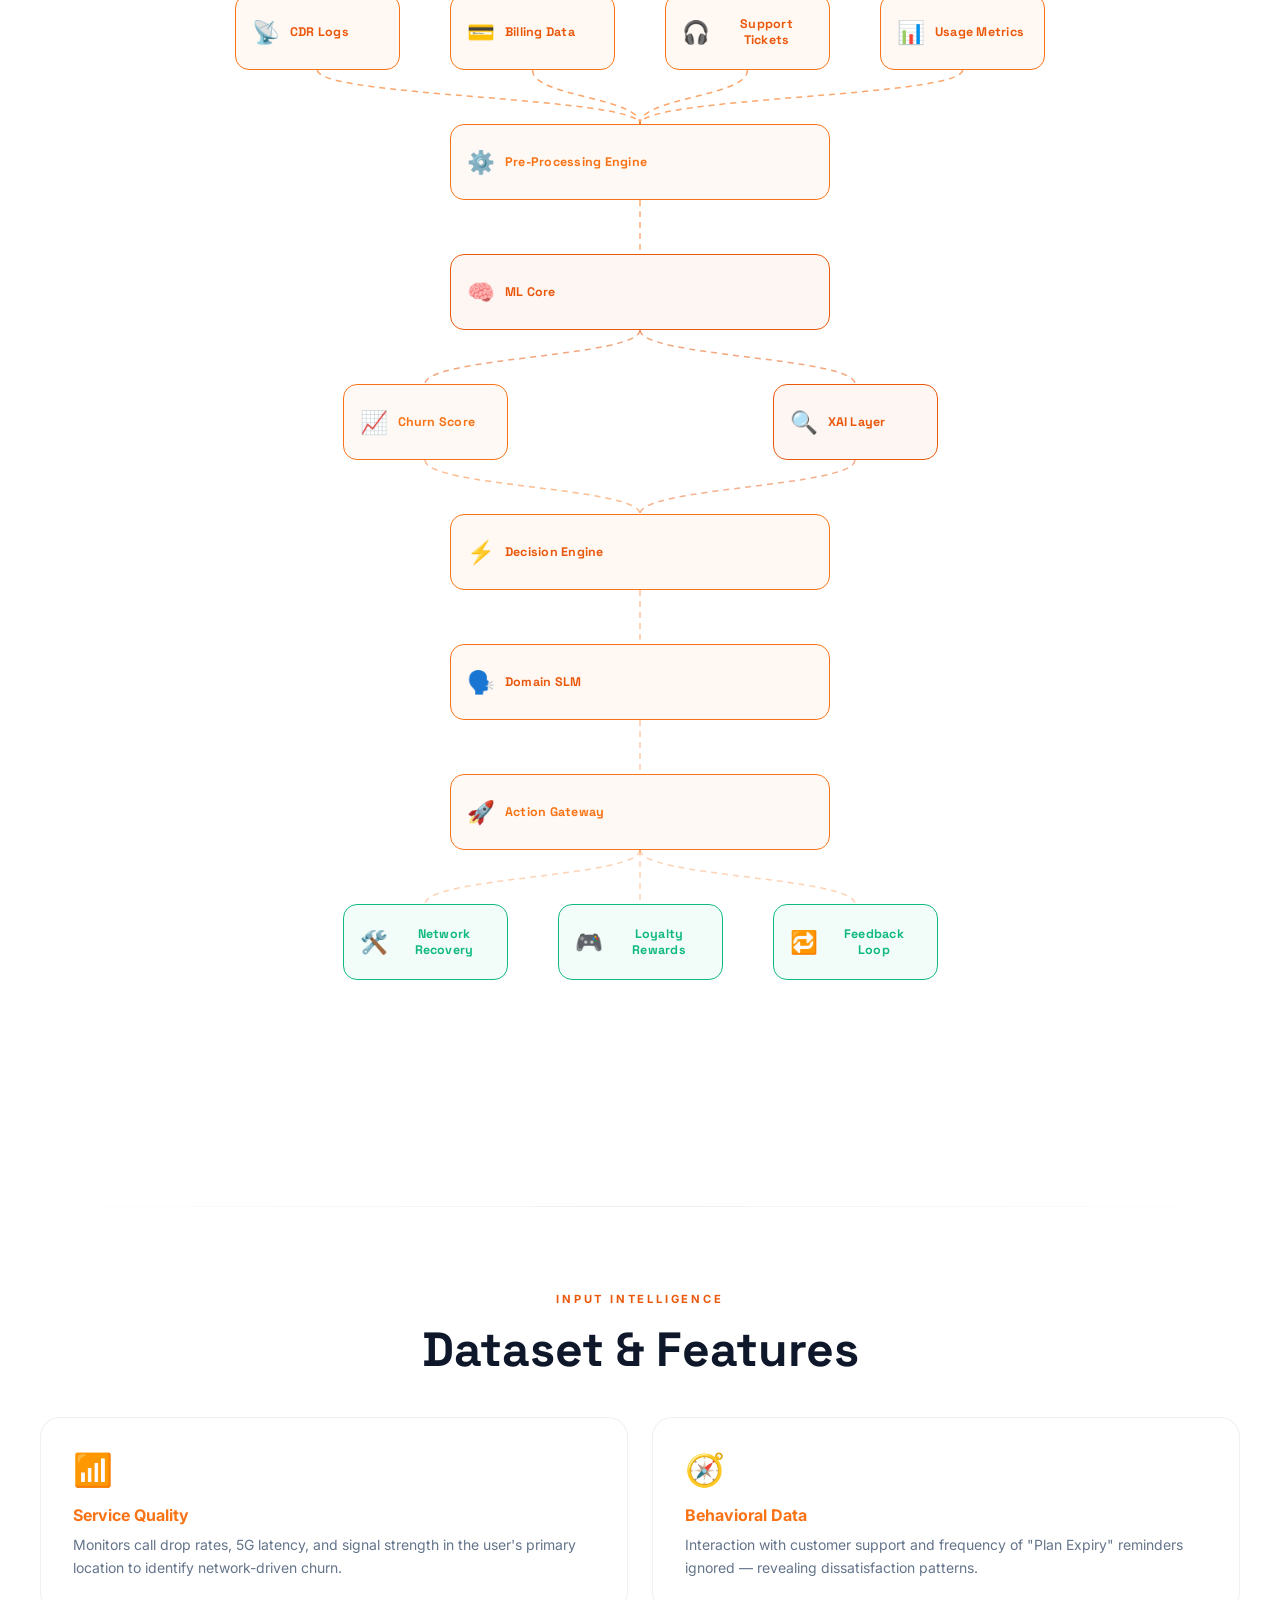
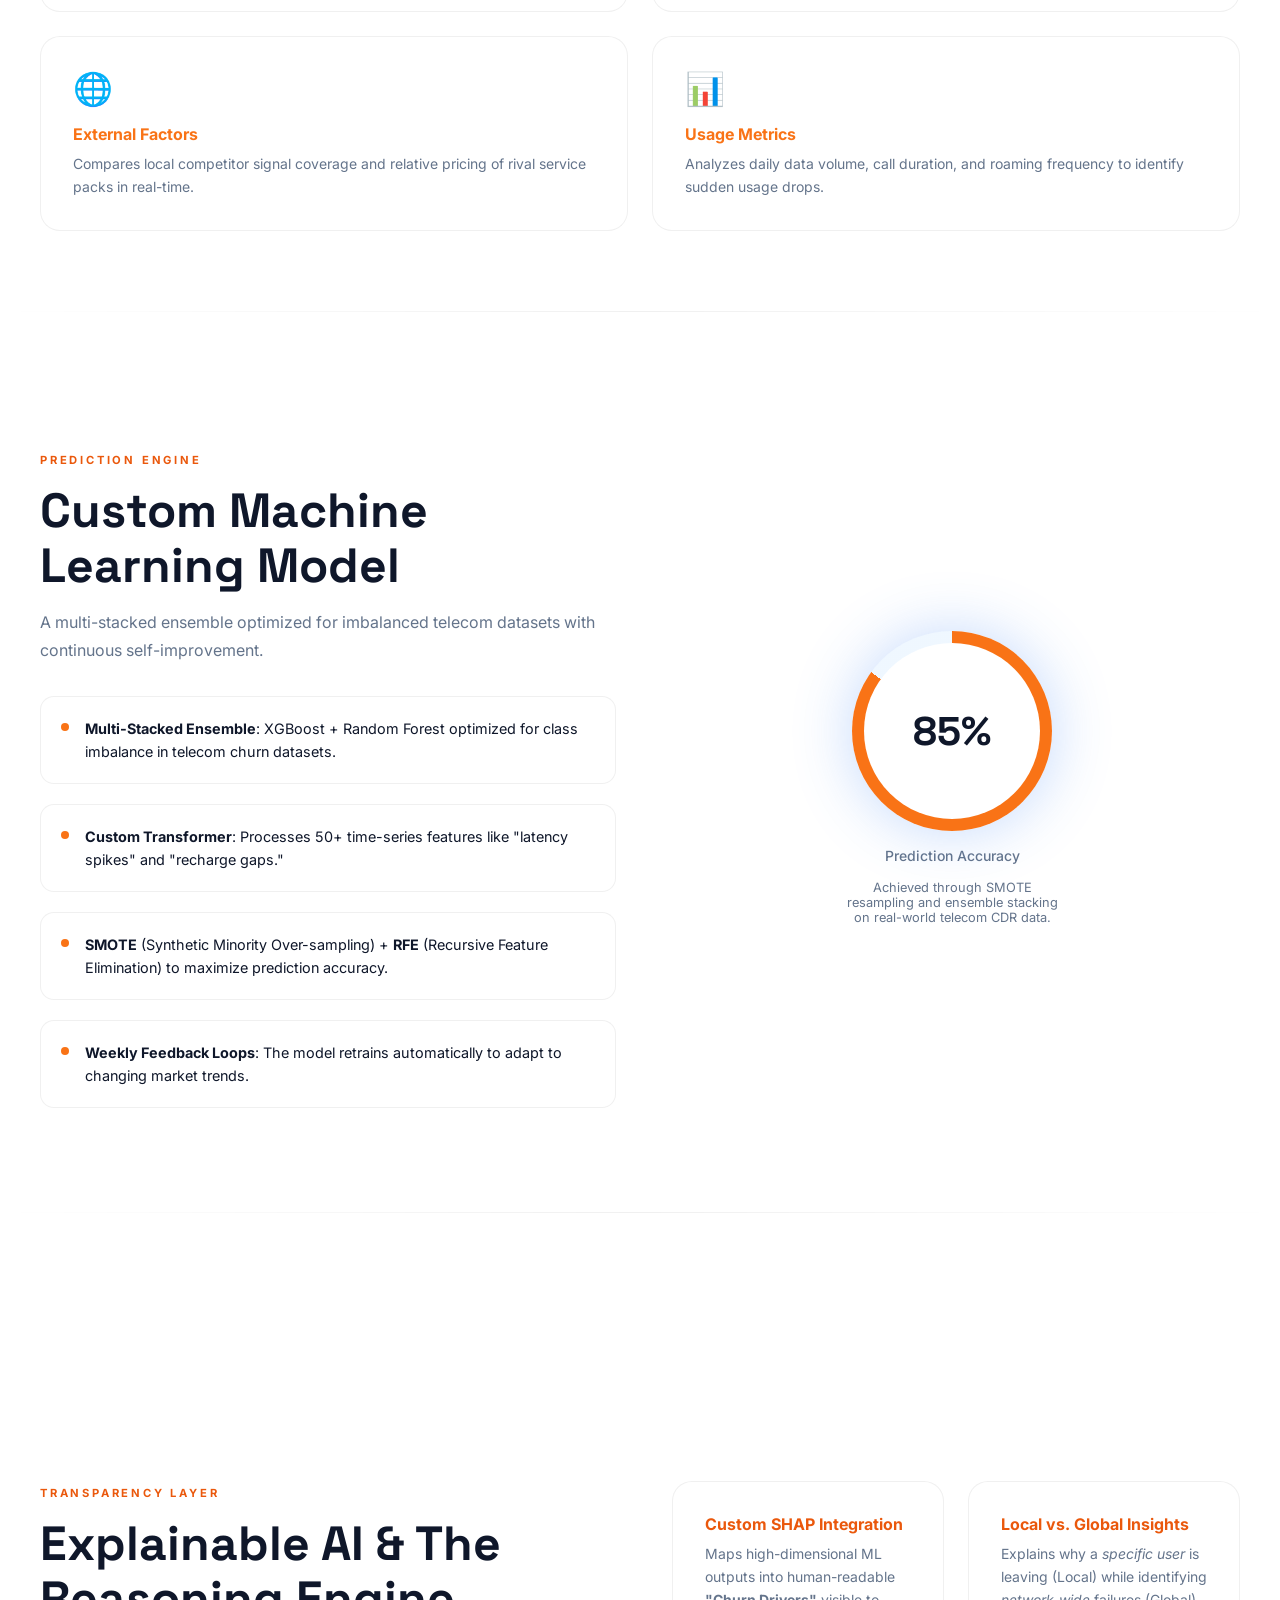
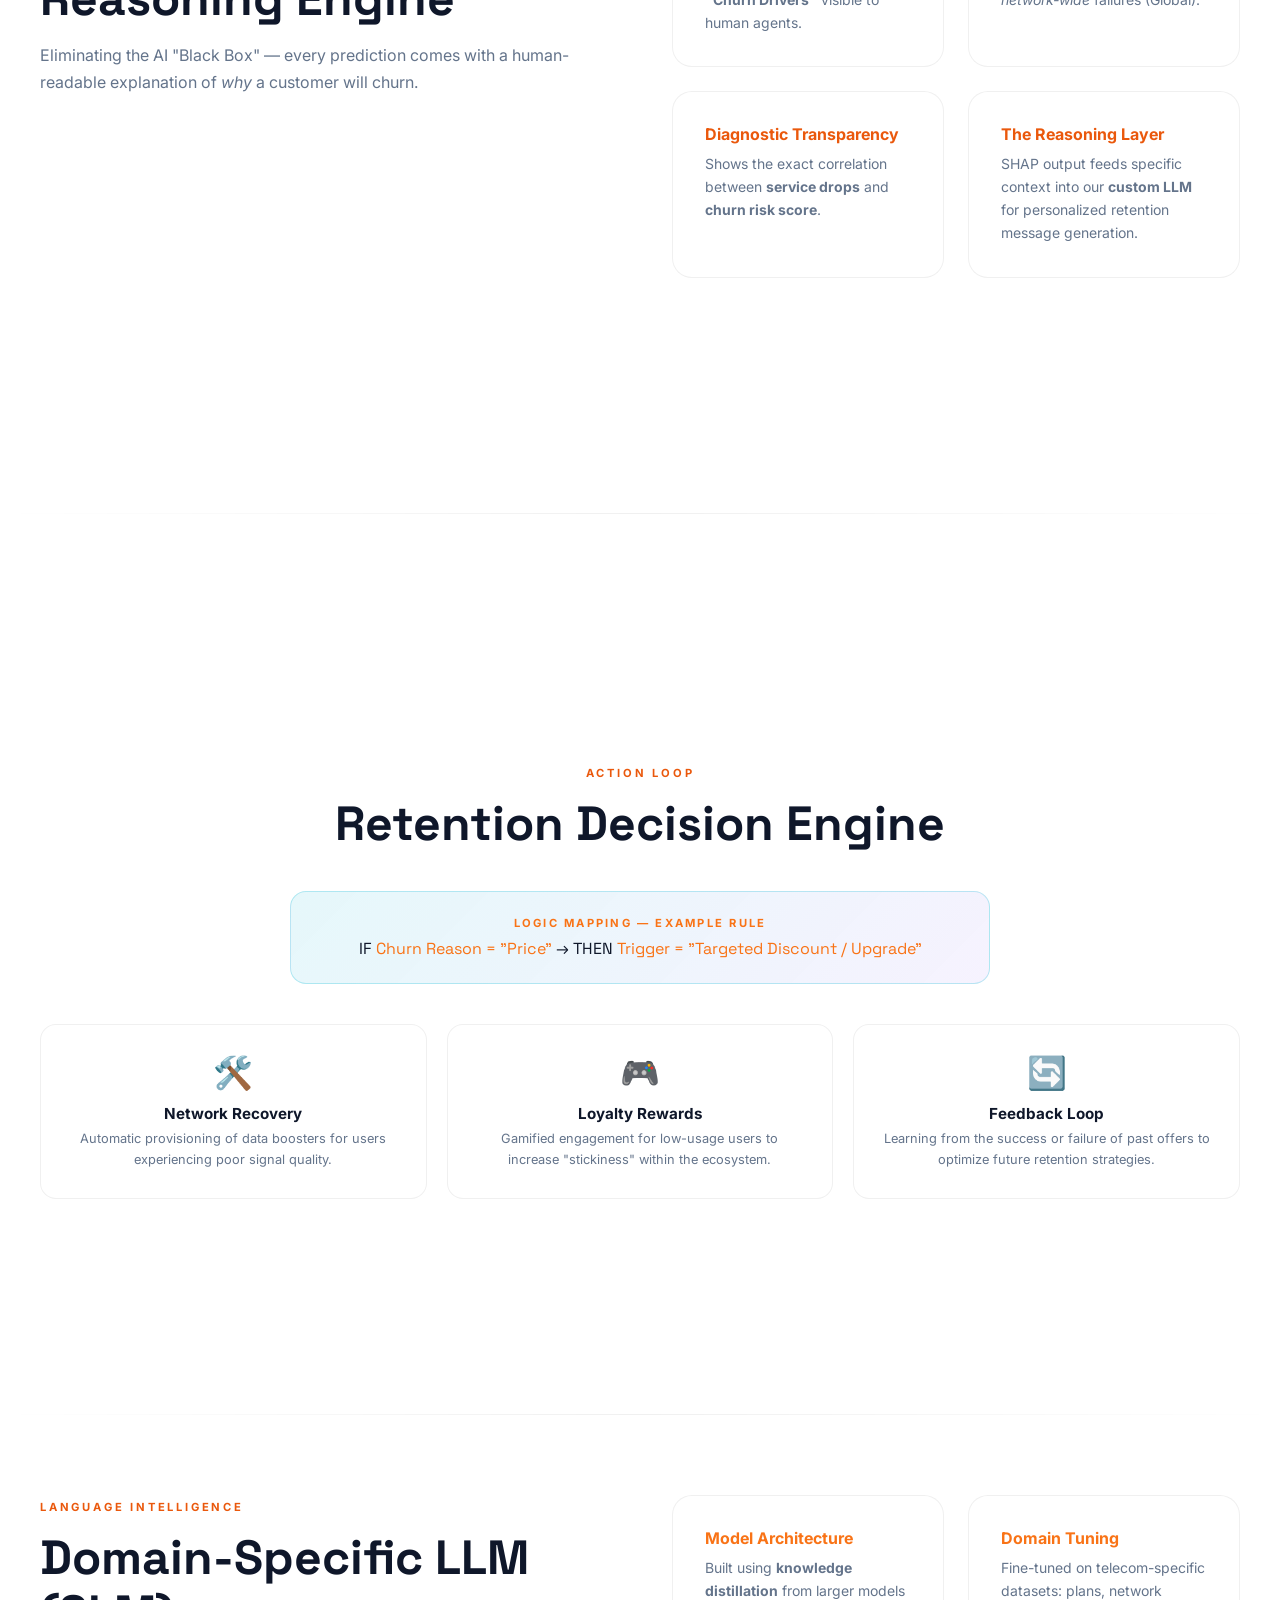
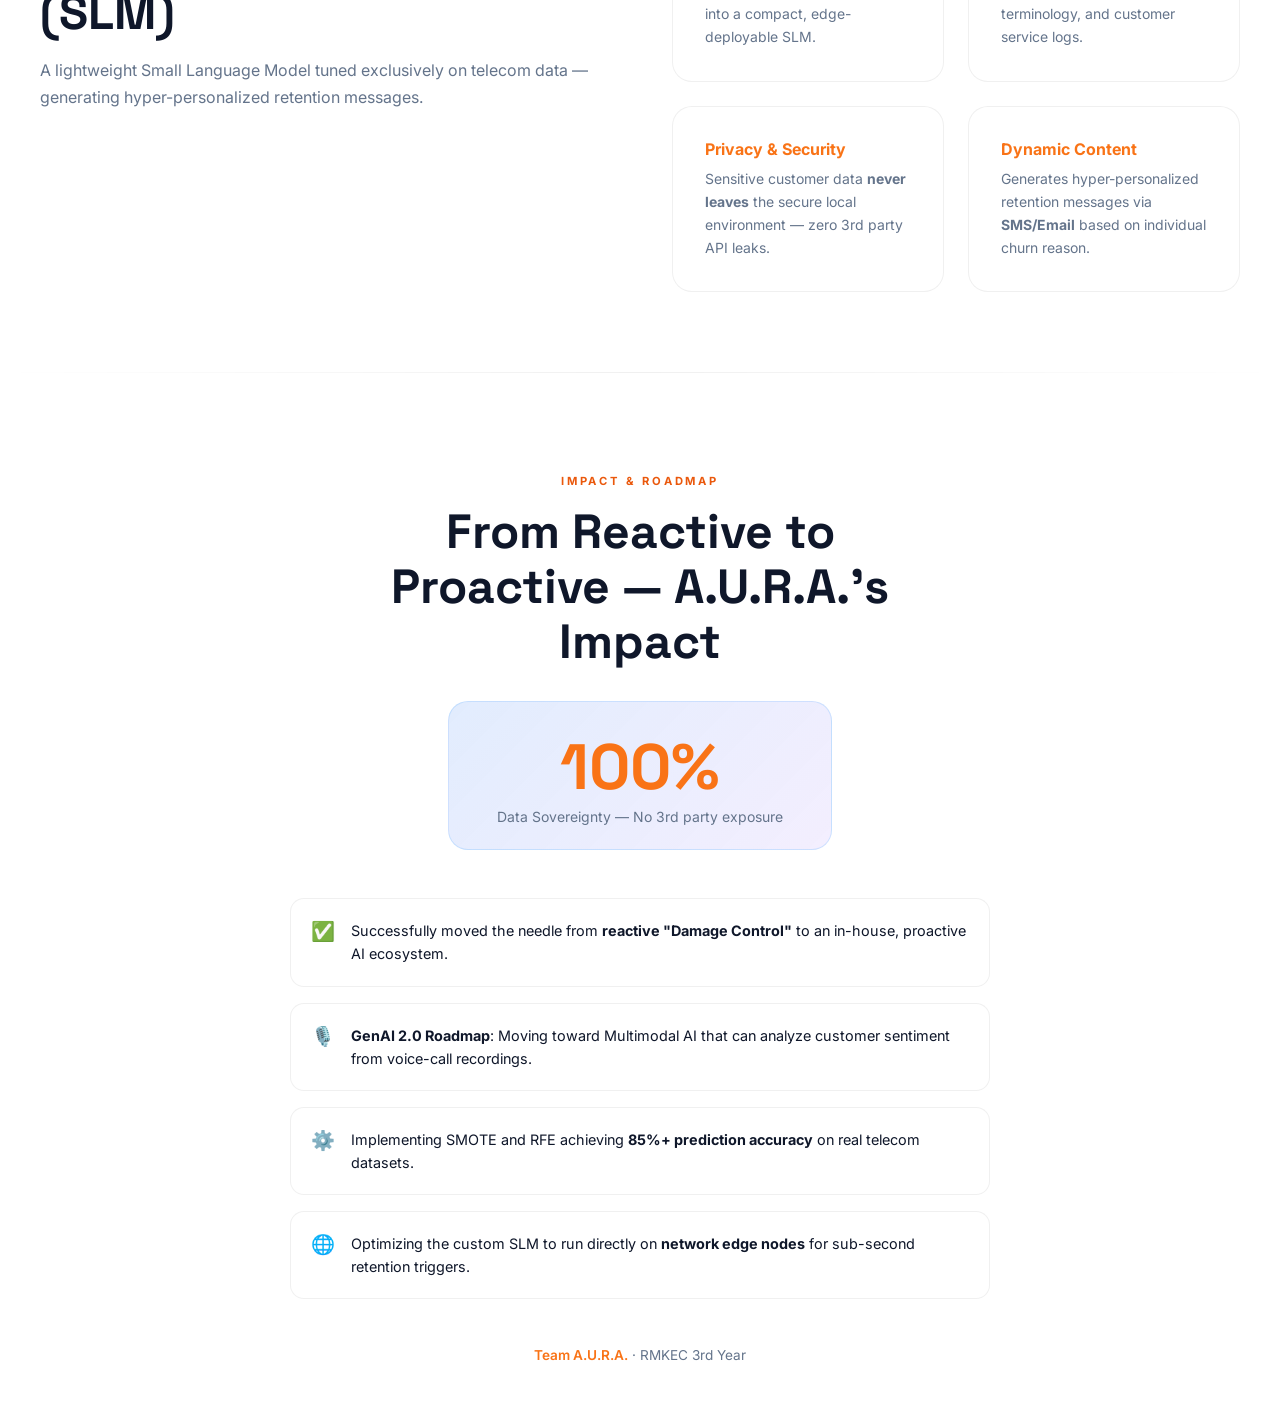
==== commit 6c54f121: "UI: Synchronize Pipeline flowchart colors with dynamic theme and improve detection threshold" ====
--- a/index.html
+++ b/index.html
@@ -968,11 +968,11 @@
 
       // ── Color palette ────────────────────────────────────────────────────────
       const COLORS = {
-        cyan:   { fill:'rgba(249,115,22,0.08)', border:'#f97316', glow:'rgba(249,115,22,0.3)', text:'#ea580c' },
-        blue:   { fill:'rgba(251,146,60,0.08)', border:'#fb923c', glow:'rgba(251,146,60,0.3)', text:'#f97316' },
-        purple: { fill:'rgba(234,88,12,0.08)',  border:'#ea580c', glow:'rgba(234,88,12,0.3)',  text:'#ea580c' },
-        pink:   { fill:'rgba(249,115,22,0.08)', border:'#f97316', glow:'rgba(249,115,22,0.3)', text:'#ea580c' },
-        green:  { fill:'rgba(16,185,129,0.08)', border:'#10b981', glow:'rgba(16,185,129,0.3)', text:'#10b981' },
+        cyan:   { fill:'rgba(249,115,22,0.05)', border:'var(--accent)', glow:'var(--accent)', text:'var(--glow-purple)' },
+        blue:   { fill:'rgba(251,146,60,0.05)', border:'var(--accent)', glow:'var(--accent)', text:'var(--glow-blue)' },
+        purple: { fill:'rgba(234,88,12,0.05)',  border:'var(--glow-purple)', glow:'var(--glow-purple)', text:'var(--glow-purple)' },
+        pink:   { fill:'rgba(249,115,22,0.05)', border:'var(--accent)', glow:'var(--accent)', text:'var(--glow-purple)' },
+        green:  { fill:'rgba(16,185,129,0.05)', border:'#10b981', glow:'rgba(16,185,129,0.3)', text:'#10b981' },
       };
 
       // ── Layout constants ────────────────────────────────────────────────────
@@ -1220,7 +1220,7 @@
           updateTheme(entry.target.id);
         }
       });
-    }, { threshold: 0.5 });
+    }, { threshold: 0.25 });
 
     document.querySelectorAll('section[id]').forEach(sec => themeObserver.observe(sec));
     // ── END THEME ENGINE ──────────────────────────────────────────────────────
